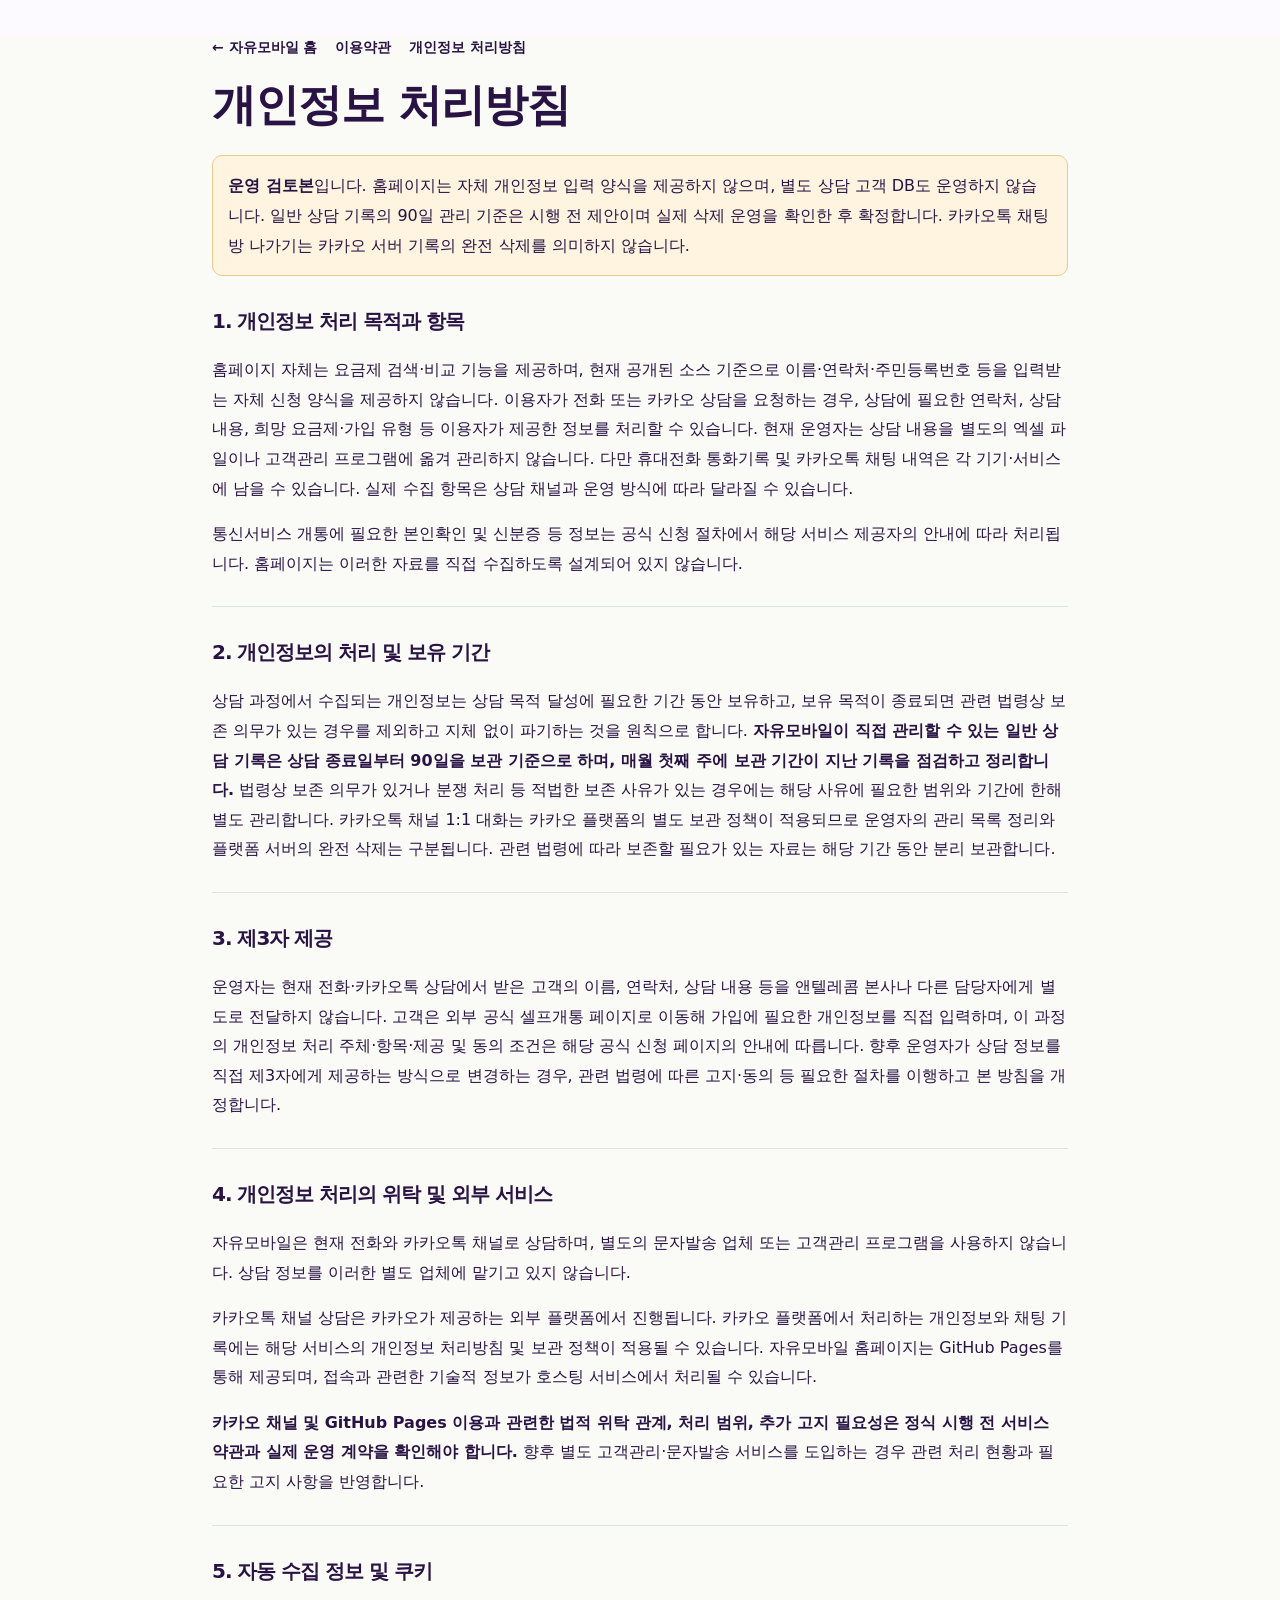
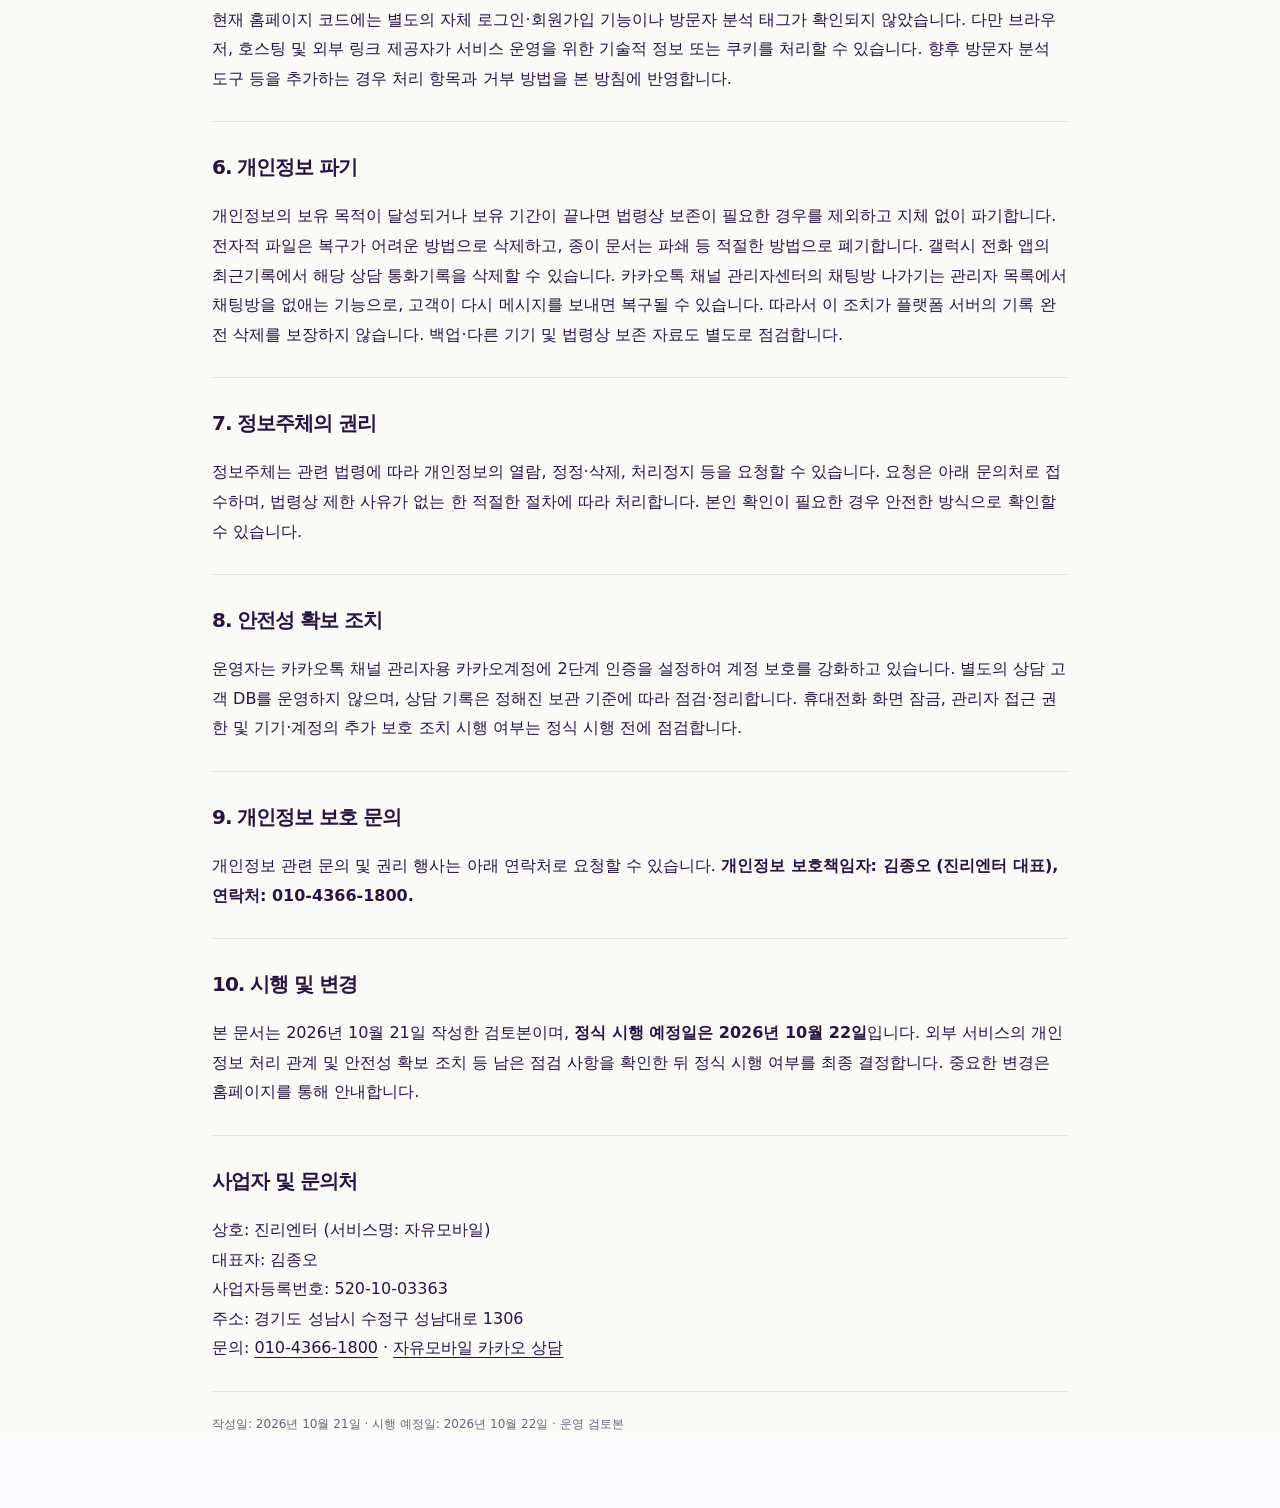
==== privacy.html @ 6ec9e3e3 "Record enabled two-step verification for Kakao channel administrator account" ====
<!doctype html><html lang="ko"><head><meta charset="utf-8"><meta name="viewport" content="width=device-width,initial-scale=1"><meta name="robots" content="noindex,nofollow"><meta name="description" content="자유모바일 홈페이지의 개인정보 처리방침 검토본"><title>개인정보 처리방침 | 자유모바일</title><link rel="stylesheet" href="style.css?v=20261021-legal"><style>body{background:#fafbf7}.legal{max-width:900px;margin:36px auto 70px;padding:0 22px}.legal h1{font-size:clamp(30px,5vw,44px);letter-spacing:-1px}.legal h2{font-size:20px;margin-top:32px}.legal p,.legal li{line-height:1.85}.legal section{border-bottom:1px solid #dbe5df;padding-bottom:12px}.notice{background:#fff4df;border:1px solid #e8cc8c;border-radius:10px;padding:15px}.legal-nav{display:flex;gap:18px;flex-wrap:wrap;margin:20px 0}.legal-nav a{font-weight:700}.legal ul{padding-left:22px}</style></head><body><main class="legal"><nav class="legal-nav"><a href="index.html">← 자유모바일 홈</a><a href="terms.html">이용약관</a><a href="privacy.html">개인정보 처리방침</a></nav><h1>개인정보 처리방침</h1><p class="notice"><strong>운영 검토본</strong>입니다. 홈페이지는 자체 개인정보 입력 양식을 제공하지 않으며, 별도 상담 고객 DB도 운영하지 않습니다. 일반 상담 기록의 90일 관리 기준은 시행 전 제안이며 실제 삭제 운영을 확인한 후 확정합니다. 카카오톡 채팅방 나가기는 카카오 서버 기록의 완전 삭제를 의미하지 않습니다.</p>
<section><h2>1. 개인정보 처리 목적과 항목</h2><p>홈페이지 자체는 요금제 검색·비교 기능을 제공하며, 현재 공개된 소스 기준으로 이름·연락처·주민등록번호 등을 입력받는 자체 신청 양식을 제공하지 않습니다. 이용자가 전화 또는 카카오 상담을 요청하는 경우, 상담에 필요한 연락처, 상담 내용, 희망 요금제·가입 유형 등 이용자가 제공한 정보를 처리할 수 있습니다. 현재 운영자는 상담 내용을 별도의 엑셀 파일이나 고객관리 프로그램에 옮겨 관리하지 않습니다. 다만 휴대전화 통화기록 및 카카오톡 채팅 내역은 각 기기·서비스에 남을 수 있습니다. 실제 수집 항목은 상담 채널과 운영 방식에 따라 달라질 수 있습니다.</p><p>통신서비스 개통에 필요한 본인확인 및 신분증 등 정보는 공식 신청 절차에서 해당 서비스 제공자의 안내에 따라 처리됩니다. 홈페이지는 이러한 자료를 직접 수집하도록 설계되어 있지 않습니다.</p></section>
<section><h2>2. 개인정보의 처리 및 보유 기간</h2><p>상담 과정에서 수집되는 개인정보는 상담 목적 달성에 필요한 기간 동안 보유하고, 보유 목적이 종료되면 관련 법령상 보존 의무가 있는 경우를 제외하고 지체 없이 파기하는 것을 원칙으로 합니다. <strong>자유모바일이 직접 관리할 수 있는 일반 상담 기록은 상담 종료일부터 90일을 보관 기준으로 하며, 매월 첫째 주에 보관 기간이 지난 기록을 점검하고 정리합니다.</strong> 법령상 보존 의무가 있거나 분쟁 처리 등 적법한 보존 사유가 있는 경우에는 해당 사유에 필요한 범위와 기간에 한해 별도 관리합니다. 카카오톡 채널 1:1 대화는 카카오 플랫폼의 별도 보관 정책이 적용되므로 운영자의 관리 목록 정리와 플랫폼 서버의 완전 삭제는 구분됩니다. 관련 법령에 따라 보존할 필요가 있는 자료는 해당 기간 동안 분리 보관합니다.</p></section>
<section><h2>3. 제3자 제공</h2><p>운영자는 현재 전화·카카오톡 상담에서 받은 고객의 이름, 연락처, 상담 내용 등을 앤텔레콤 본사나 다른 담당자에게 별도로 전달하지 않습니다. 고객은 외부 공식 셀프개통 페이지로 이동해 가입에 필요한 개인정보를 직접 입력하며, 이 과정의 개인정보 처리 주체·항목·제공 및 동의 조건은 해당 공식 신청 페이지의 안내에 따릅니다. 향후 운영자가 상담 정보를 직접 제3자에게 제공하는 방식으로 변경하는 경우, 관련 법령에 따른 고지·동의 등 필요한 절차를 이행하고 본 방침을 개정합니다.</p></section>
<section><h2>4. 개인정보 처리의 위탁 및 외부 서비스</h2><p>자유모바일은 현재 전화와 카카오톡 채널로 상담하며, 별도의 문자발송 업체 또는 고객관리 프로그램을 사용하지 않습니다. 상담 정보를 이러한 별도 업체에 맡기고 있지 않습니다.</p><p>카카오톡 채널 상담은 카카오가 제공하는 외부 플랫폼에서 진행됩니다. 카카오 플랫폼에서 처리하는 개인정보와 채팅 기록에는 해당 서비스의 개인정보 처리방침 및 보관 정책이 적용될 수 있습니다. 자유모바일 홈페이지는 GitHub Pages를 통해 제공되며, 접속과 관련한 기술적 정보가 호스팅 서비스에서 처리될 수 있습니다.</p><p><strong>카카오 채널 및 GitHub Pages 이용과 관련한 법적 위탁 관계, 처리 범위, 추가 고지 필요성은 정식 시행 전 서비스 약관과 실제 운영 계약을 확인해야 합니다.</strong> 향후 별도 고객관리·문자발송 서비스를 도입하는 경우 관련 처리 현황과 필요한 고지 사항을 반영합니다.</p></section>
<section><h2>5. 자동 수집 정보 및 쿠키</h2><p>현재 홈페이지 코드에는 별도의 자체 로그인·회원가입 기능이나 방문자 분석 태그가 확인되지 않았습니다. 다만 브라우저, 호스팅 및 외부 링크 제공자가 서비스 운영을 위한 기술적 정보 또는 쿠키를 처리할 수 있습니다. 향후 방문자 분석 도구 등을 추가하는 경우 처리 항목과 거부 방법을 본 방침에 반영합니다.</p></section>
<section><h2>6. 개인정보 파기</h2><p>개인정보의 보유 목적이 달성되거나 보유 기간이 끝나면 법령상 보존이 필요한 경우를 제외하고 지체 없이 파기합니다. 전자적 파일은 복구가 어려운 방법으로 삭제하고, 종이 문서는 파쇄 등 적절한 방법으로 폐기합니다. 갤럭시 전화 앱의 최근기록에서 해당 상담 통화기록을 삭제할 수 있습니다. 카카오톡 채널 관리자센터의 채팅방 나가기는 관리자 목록에서 채팅방을 없애는 기능으로, 고객이 다시 메시지를 보내면 복구될 수 있습니다. 따라서 이 조치가 플랫폼 서버의 기록 완전 삭제를 보장하지 않습니다. 백업·다른 기기 및 법령상 보존 자료도 별도로 점검합니다.</p></section>
<section><h2>7. 정보주체의 권리</h2><p>정보주체는 관련 법령에 따라 개인정보의 열람, 정정·삭제, 처리정지 등을 요청할 수 있습니다. 요청은 아래 문의처로 접수하며, 법령상 제한 사유가 없는 한 적절한 절차에 따라 처리합니다. 본인 확인이 필요한 경우 안전한 방식으로 확인할 수 있습니다.</p></section>
<section><h2>8. 안전성 확보 조치</h2><p>운영자는 카카오톡 채널 관리자용 카카오계정에 2단계 인증을 설정하여 계정 보호를 강화하고 있습니다. 별도의 상담 고객 DB를 운영하지 않으며, 상담 기록은 정해진 보관 기준에 따라 점검·정리합니다. 휴대전화 화면 잠금, 관리자 접근 권한 및 기기·계정의 추가 보호 조치 시행 여부는 정식 시행 전에 점검합니다.</p></section>
<section><h2>9. 개인정보 보호 문의</h2><p>개인정보 관련 문의 및 권리 행사는 아래 연락처로 요청할 수 있습니다. <strong>개인정보 보호책임자: 김종오 (진리엔터 대표), 연락처: 010-4366-1800.</strong></p></section>
<section><h2>10. 시행 및 변경</h2><p>본 문서는 2026년 10월 21일 작성한 검토본이며, <strong>정식 시행 예정일은 2026년 10월 22일</strong>입니다. 외부 서비스의 개인정보 처리 관계 및 안전성 확보 조치 등 남은 점검 사항을 확인한 뒤 정식 시행 여부를 최종 결정합니다. 중요한 변경은 홈페이지를 통해 안내합니다.</p></section><section><h2>사업자 및 문의처</h2><p>상호: 진리엔터 (서비스명: 자유모바일)<br>대표자: 김종오<br>사업자등록번호: 520-10-03363<br>주소: 경기도 성남시 수정구 성남대로 1306<br>문의: <a href="tel:01043661800">010-4366-1800</a> · <a href="https://pf.kakao.com/_uWxamX/chat" target="_blank" rel="noopener noreferrer">자유모바일 카카오 상담</a></p></section><p><small>작성일: 2026년 10월 21일 · 시행 예정일: 2026년 10월 22일 · 운영 검토본</small></p></main></body></html>
---- style.css ----
:root{--ink:#142c2a;--green:#0c6753;--mint:#dcf4ba;--line:#dbe5df;--muted:#526762;font-family:system-ui,-apple-system,'Noto Sans KR',sans-serif;color:var(--ink);background:#fafbf7;line-height:1.65}*{box-sizing:border-box}html{scroll-behavior:smooth;scroll-padding-top:100px}body{margin:0}a{color:inherit;text-underline-offset:4px}button,input,select{font:inherit}button,a,input,select,summary{touch-action:manipulation}button{cursor:pointer}button:disabled{cursor:not-allowed;opacity:1;color:#64716c;background:#edf0ec;border-color:#c8d1cb}button:focus-visible,a:focus-visible,input:focus-visible,select:focus-visible,summary:focus-visible{outline:3px solid #c16b2e;outline-offset:4px}.wrap{max-width:1240px;margin:auto;padding-left:32px;padding-right:32px}.review{padding:8px 20px;background:var(--ink);color:white;text-align:center;font-size:12px}header{padding:20px 32px;max-width:1440px;margin:auto;display:flex;align-items:center;justify-content:space-between;gap:24px;border-bottom:1px solid var(--line)}.brand{font-size:23px;font-weight:850;text-decoration:none;display:flex;align-items:center;gap:9px;white-space:nowrap}.logo{background:var(--green);color:var(--mint);padding:0 11px;border-radius:9px;font-style:italic}.brand-sub{font-size:11px;font-weight:500;padding:3px 8px;border-left:1px solid var(--line)}nav{display:flex;gap:28px;font-size:14px}nav a{text-decoration:none}.phone{font-size:13px;font-weight:700}.hero{display:grid;grid-template-columns:1.3fr 1fr;gap:70px;padding-top:78px;padding-bottom:78px;align-items:center}.eyebrow{font-size:11px;font-weight:750;letter-spacing:2px;color:var(--green);margin:0 0 19px}h1{font-size:clamp(38px,5vw,65px);letter-spacing:-3px;line-height:1.19;margin:0 0 24px}h1 em{font-style:normal;color:var(--green)}.lead{color:var(--muted);font-size:17px}.actions{display:flex;gap:12px;flex-wrap:wrap;margin:32px 0 14px}.button{display:inline-block;padding:13px 20px;border:1px solid var(--line);border-radius:8px;background:white;text-decoration:none;font-weight:700;font-size:14px;text-align:center}.primary{background:var(--green);color:white;border-color:var(--green)}.fine,small{font-size:12px;color:var(--muted)}.hero-panel{background:#eaf0e6;border-radius:24px;padding:26px;transform:rotate(2deg);min-height:390px;display:flex;flex-direction:column;justify-content:space-between}.panel-top,.panel-bottom{display:flex;justify-content:space-between;font-size:10px;letter-spacing:1px;gap:12px}.sim{margin:30px auto;width:235px;min-height:258px;background:var(--green);color:white;padding:25px;border-radius:18px 55px 18px 18px;box-shadow:20px 20px 0 #c5dfb3;transform:rotate(-8deg);display:flex;flex-direction:column}.sim>span:first-child{font-size:13px;letter-spacing:4px}.chip{color:#e8cf8d;font-size:30px}.sim b{font-size:28px;line-height:1.3;letter-spacing:-1px}.sim small{color:#c9e9d6;margin-top:16px;font-size:9px;letter-spacing:2px}.section{padding-top:64px;padding-bottom:64px;border-top:1px solid var(--line)}h2{font-size:32px;line-height:1.35;letter-spacing:-1px;margin:0 0 20px}.section-title{display:flex;justify-content:space-between;gap:30px;align-items:end}.section-title>p{font-size:13px;color:var(--muted)}.toolbar{display:flex;flex-wrap:wrap;gap:14px;align-items:end;background:#eff3ec;padding:20px;border-radius:12px;margin-top:20px}.toolbar label,.toolbar legend{font-size:11px;font-weight:700}.toolbar label{display:flex;flex-direction:column;gap:7px}.toolbar fieldset{border:0;margin:0;padding:0}.tabs{display:flex;gap:3px;margin-top:7px}.tabs button{background:white;border:1px solid var(--line);padding:8px 15px;border-radius:6px}.tabs button[aria-pressed=true]{background:var(--ink);color:white}input,select{background:white;border:1px solid #b6c6bc;border-radius:6px;padding:9px 10px;min-height:43px}#search{width:210px}.plain{border:1px solid #b6c6bc;border-radius:6px;padding:9px 14px;background:white}#count{font-size:13px;font-weight:700}.cards{display:grid;grid-template-columns:repeat(3,minmax(0,1fr));gap:16px}.card{background:white;border:1px solid var(--line);border-radius:12px;padding:24px;display:flex;flex-direction:column}.tag{display:inline-block;color:var(--green);font-size:11px;font-weight:750}.card h3{font-size:19px;min-height:56px;line-height:1.45;margin:13px 0}.price{font-size:29px;font-weight:800;letter-spacing:-1px;margin:5px 0 15px}.price small{font-weight:500;font-size:12px;letter-spacing:0}.card dl{font-size:13px;border-top:1px solid var(--line);padding-top:15px;margin:0 0 10px}.card dt{color:var(--muted);font-size:11px;margin-top:8px}.card dd{margin:0}.card .fine{margin-top:auto;padding-top:13px}.card details{font-size:12px}.compare-label{font-size:13px;padding:12px 0;display:flex;gap:8px;align-items:center}.compare-label input{min-height:initial;width:17px;height:17px;accent-color:var(--green)}.card .button{width:100%;margin-top:8px}.empty{padding:50px;border:1px dashed var(--line);grid-column:1/-1}.comparison{margin-top:32px;border:1px solid var(--line);padding:24px;background:white;border-radius:12px}.table-scroll{overflow-x:auto}table{width:100%;border-collapse:collapse;font-size:13px}th,td{padding:14px;min-width:170px;text-align:left;vertical-align:top;border-bottom:1px solid var(--line)}th{font-weight:700;background:#f0f5ec}.benefits{background:#eaf1e5}.benefits .section{border:0}.benefits>.wrap>p{font-size:14px;color:var(--muted)}.benefit-grid{display:grid;grid-template-columns:repeat(3,1fr);gap:1px;background:#ccd9c5;border:1px solid #ccd9c5;margin:32px 0}.benefit-grid article{background:#eaf1e5;padding:24px}.benefit-grid span{font-size:11px;color:var(--green)}.benefit-grid h3{margin:12px 0 5px}.benefit-grid p{font-size:13px}.benefit-grid .benefit-note{background:var(--green);color:white}.source-links{display:flex;gap:20px;flex-wrap:wrap;padding:20px}.join-grid{display:grid;grid-template-columns:1fr 1fr;gap:24px}.join-grid article{padding:32px;background:white;border:1px solid var(--line);border-radius:12px}.number{color:var(--green);font-size:13px}.join-grid h3{font-size:23px;margin:16px 0}.join-grid p{color:var(--muted);font-size:14px}.join-grid .button{margin:6px 0;width:100%}.join-grid small{display:block;margin-top:10px}.faq{display:grid;grid-template-columns:1fr 2fr;gap:40px}details{border-bottom:1px solid var(--line);padding:15px 0}summary{cursor:pointer;font-weight:650}details p{font-size:14px;color:var(--muted)}footer{padding-top:40px!important;padding-bottom:40px!important;border-top:1px solid var(--line);font-size:13px}#status{position:fixed;bottom:20px;left:50%;transform:translateX(-50%);background:var(--ink);color:white;padding:12px 20px;border-radius:8px;max-width:90%;font-size:13px}#status:empty{display:none}.skip{position:fixed;top:-100px;background:white;z-index:5;padding:15px}.skip:focus{top:0}@media(max-width:1000px){header{flex-wrap:wrap}.hero{gap:35px}.cards{grid-template-columns:repeat(2,minmax(0,1fr))}.brand-sub{display:none}nav{gap:16px}}@media(max-width:640px){.wrap{padding-left:20px;padding-right:20px}header{padding:16px 20px;gap:12px}.brand{font-size:20px}nav{order:3;width:100%;justify-content:space-between;font-size:12px}.hero{grid-template-columns:1fr;padding-top:40px;padding-bottom:40px;gap:30px}h1{letter-spacing:-2px}.hero-panel{min-height:330px;margin:0 8px}.sim{margin:20px auto;min-height:220px;width:210px}.section{padding-top:40px;padding-bottom:40px}.section-title{display:block}.cards,.join-grid,.faq{grid-template-columns:1fr}.benefit-grid{grid-template-columns:1fr 1fr}.toolbar{padding:14px;gap:10px}.toolbar label{flex:1;min-width:120px}#search{width:100%}.toolbar fieldset{width:100%}.card h3{min-height:0}.join-grid article{padding:24px}h2{font-size:28px}}@media(prefers-reduced-motion:reduce){html{scroll-behavior:auto}}

/* Official business-card identity: purple, yellow, original mascot artwork. */
:root{--ink:#291344;--green:#7014d9;--mint:#ffe700;--line:#e7def2;--muted:#6e607d;background:#fcfaff}
.review{background:#2c0755;color:#f1e4ff}header{background:#fcfaff;border-color:var(--line)}.brand{color:#53109f}.logo{background:linear-gradient(145deg,#a842fa,#650bdc);color:#ffe700}.brand-yellow{color:#6911c8}.phone{color:#6510c2}.brand-hero{background:radial-gradient(ellipse at 10% 25%,#a63eff 0,transparent 52%),linear-gradient(120deg,#8122ef,#5c08d6 75%,#7214e9);color:white;padding:52px 0 0;overflow:hidden}.hero-intro{display:flex;align-items:end;justify-content:space-between;gap:32px;margin-bottom:30px}.brand-hero .eyebrow{color:#ead5ff;font-size:11px}.brand-hero h1{font-size:clamp(34px,4vw,54px);letter-spacing:-2px;line-height:1.2;margin:0}.brand-hero h1 span{color:#ffe700}.hero-copy{font-size:15px;color:#efe1ff;margin:0 0 3px;line-height:1.8}.hero-copy strong{color:white;font-weight:650}.brand-art{margin:0;border-radius:22px;overflow:hidden;border:1px solid #ffffff50;box-shadow:0 22px 65px #28005650;background:#8316f3}.brand-art img{width:100%;height:auto;display:block}.hero-cta{display:flex;justify-content:center;gap:12px;padding:28px 0}.brand-hero .button{padding:14px 26px;font-size:15px;border-radius:10px}.brand-hero .primary,.kakao{background:#ffe700;color:#2b153d;border-color:#ffe700}.brand-hero .kakao{background:white;border-color:white;color:#5b0eb9}.hero-call{color:white;background:#ffffff14;border:1px solid #ffffff90}.hero-foot{display:flex;justify-content:space-between;gap:16px;padding:19px 0;border-top:1px solid #ffffff35;font-size:11px;letter-spacing:.7px;color:#ead5ff}.hero-foot b{color:white}.section-title h2{color:#391252}.toolbar{background:#f0e8fa}.tabs button[aria-pressed=true]{background:#7014d9;border-color:#7014d9}.card{box-shadow:0 5px 20px #58229905}.card:hover{border-color:#c6a0ef}.price{color:#6813c8}.tag{background:#f4eaff;padding:4px 9px;border-radius:5px;width:max-content}.card .button{background:#f6efff;color:#6813c8;border-color:#e1cff7}.card .button:hover{background:#7014d9;color:white}.comparison{border-color:#c6a0ef}th{background:#f3eafd}.benefits{background:linear-gradient(135deg,#f1e4ff,#f9f3ff)}.benefit-grid{background:#dbc6f1;border-color:#dbc6f1;border-radius:12px;overflow:hidden}.benefit-grid article{background:#f7efff}.benefit-grid .benefit-note{background:linear-gradient(135deg,#821bed,#6107c4)}.join-grid article{border-top:4px solid #801ce1}.join-grid .kakao{color:#291344;background:#ffe700;border-color:#ffe700}.footer-brand-note{font-size:13px;color:#7c28c8;font-weight:650;margin-bottom:10px}footer .brand{color:#5c10b3}input,select,.plain{border-color:#ccbcdf}input[type=checkbox]{accent-color:#7014d9}#status{background:#53109f}
@media(max-width:640px){.brand-hero{padding-top:30px}.hero-intro{display:block;margin-bottom:24px}.hero-copy{font-size:13px;margin-top:18px}.hero-copy br{display:none}.hero-copy strong{display:block}.brand-art{border-radius:12px;margin:0 -8px}.hero-cta{display:grid;grid-template-columns:1fr 1fr;gap:10px;padding:22px 0}.brand-hero .button{padding:13px 10px;font-size:13px}.hero-call{grid-column:1/-1}.hero-foot{flex-wrap:wrap;justify-content:center;gap:7px 20px;font-size:10px}.hero-foot>span:first-child{width:100%;text-align:center}.brand-sub{display:none}}

/* Carrier identity: mint for KT, pink for LG (including LG 5G). */
.network-key{display:flex;gap:10px;flex-wrap:wrap;margin:18px 0}.network-key span{padding:7px 15px;border:1px solid;border-radius:8px;font-size:13px;font-weight:750}.key-kt{background:#dcf8f0;color:#075e50;border-color:#74cdb8!important}.key-lg{background:#ffe5f0;color:#94244e;border-color:#eda3be!important}
.card[data-plan-network="KT"]{--carrier:#075e50;--carrier-line:#74cdb8;--carrier-soft:#dcf8f0;background:linear-gradient(160deg,#effcf8,#dcf8f0);border-color:var(--carrier-line);border-top:6px solid #36b99c}
.card[data-plan-network="LG"]{--carrier:#94244e;--carrier-line:#eda3be;--carrier-soft:#ffe5f0;background:linear-gradient(160deg,#fff5f9,#ffe5f0);border-color:var(--carrier-line);border-top:6px solid #e66d9f}
.card[data-plan-network] .tag{background:var(--carrier);color:white;font-size:12px;padding:5px 12px}.card[data-plan-network] .price{color:var(--carrier)}.card[data-plan-network] dl,.card[data-plan-network] details{border-color:var(--carrier-line)}.card[data-plan-network] .button{background:white;color:var(--carrier);border-color:var(--carrier-line)}.card[data-plan-network] .button:hover{background:var(--carrier);color:white}.card[data-plan-network] .compare-label input{accent-color:var(--carrier)}
.tabs button[data-network="KT"]{background:#dcf8f0;color:#075e50;border-color:#74cdb8}.tabs button[data-network="KT"][aria-pressed="true"]{background:#075e50;color:white}.tabs button[data-network="LG"]{background:#ffe5f0;color:#94244e;border-color:#eda3be}.tabs button[data-network="LG"][aria-pressed="true"]{background:#94244e;color:white}
#comparison th[data-plan-network="KT"]{background:#bdeee1;color:#075e50}#comparison td[data-plan-network="KT"]{background:#effcf8;color:#173e36}#comparison th[data-plan-network="LG"]{background:#ffd0e3;color:#94244e}#comparison td[data-plan-network="LG"]{background:#fff2f7;color:#542539}#comparison th[data-plan-network] .tag{background:white;color:inherit}#comparison th[data-plan-network]{border-top:5px solid currentColor}
/* Compact hero: show actions alongside the original artwork on desktop. */
.brand-hero{padding-top:36px}.brand-hero>.wrap{display:grid;grid-template-columns:1fr 1.05fr;grid-template-areas:"intro art" "cta art" "foot foot";column-gap:42px;align-items:center}.hero-intro{grid-area:intro;display:block;margin-bottom:0}.hero-copy{margin-top:20px}.brand-art{grid-area:art;max-width:560px;justify-self:end;width:100%}.hero-cta{grid-area:cta;justify-content:flex-start;flex-wrap:wrap;align-self:start;padding:24px 0}.hero-foot{grid-area:foot;margin-top:26px}.brand-hero h1{font-size:clamp(34px,4vw,50px)}
@media(max-width:760px){.brand-hero>.wrap{grid-template-columns:1fr;grid-template-areas:"intro" "cta" "art" "foot"}.brand-hero{padding-top:28px}.brand-art{justify-self:center;max-width:340px;margin:0}.hero-copy{margin-top:16px}.hero-cta{display:grid;grid-template-columns:1fr 1fr;gap:10px;padding:20px 0}.hero-call{grid-column:1/-1}.brand-hero .button{padding:13px 10px;font-size:13px}.hero-foot{margin-top:22px}.brand-hero h1{font-size:36px}}

.selected-plan{background:#f6efff;border:1px solid #d8c4ef;padding:22px;border-radius:12px;margin:20px 0 24px}.selected-plan h3{margin:0 0 10px}.selected-plan #selected-plan-text{white-space:pre-line;font-size:14px;user-select:text}.selected-plan[data-plan-network="KT"]{background:#effcf8;border-color:#74cdb8}.selected-plan[data-plan-network="LG"]{background:#fff2f7;border-color:#eda3be}.selection-actions{display:flex;gap:10px;flex-wrap:wrap}.check-grid{display:grid;grid-template-columns:repeat(2,minmax(0,1fr));gap:16px}.check-grid article{padding:20px 24px;background:white;border:1px solid var(--line);border-radius:12px}.check-grid h3{font-size:17px;margin:0 0 8px}.check-grid p{font-size:14px;color:var(--muted);margin:0}.mobile-contact{display:none}
@media(max-width:640px){body{padding-bottom:calc(76px + env(safe-area-inset-bottom))}.check-grid{grid-template-columns:1fr}.selected-plan{padding:18px}.mobile-contact{position:fixed;left:0;right:0;bottom:0;z-index:20;display:grid;grid-template-columns:1fr 1.2fr 1fr;gap:7px;background:white;box-shadow:0 -4px 20px #29134418;border-top:1px solid var(--line);padding:10px 12px calc(10px + env(safe-area-inset-bottom))}.mobile-contact a{text-align:center;text-decoration:none;background:#f2eafa;color:#53109f;border-radius:8px;padding:12px 5px;font-size:12px;font-weight:750;min-height:44px}.mobile-contact .quick-kakao{background:#ffe700;color:#291344}.mobile-contact .quick-join{background:#7014d9;color:white}#status{bottom:calc(88px + env(safe-area-inset-bottom));z-index:30;min-width:250px}}

/* Narrow screens and keyboard access to the comparison table. */
.card,.join-grid article,.selected-plan,.business-info{min-width:0;overflow-wrap:anywhere}
.table-scroll:focus-visible{outline:3px solid #7014d9;outline-offset:4px}
.tabs button,summary{min-height:44px}
@media(max-width:640px){.comparison{padding:16px}.selection-actions>*{width:100%;margin:0}.toolbar label{min-width:0;flex-basis:calc(50% - 10px)}.toolbar label:has(#search){flex-basis:100%}.toolbar input,.toolbar select{width:100%;max-width:100%}.brand-hero>.wrap>*{min-width:0}}

/* Ensure dynamically toggled comparison shortcut respects hidden state. */
#compare-jump[hidden]{display:none!important}
#compare-jump:not([hidden]){display:inline-flex;align-items:center;justify-content:center;margin:12px 0 18px;background:#7014d9;color:#fff;border-color:#7014d9;font-weight:800}
@media(max-width:640px){#compare-jump:not([hidden]){display:flex;width:100%;min-height:48px;position:sticky;top:8px;z-index:5;box-shadow:0 4px 14px #29134425}}

/* Mobile comparison table and next-step navigation */
.comparison-hint{font-size:13px;color:#526762;margin:10px 0 14px}.comparison-next{display:flex;flex-wrap:wrap;gap:10px;margin:18px 0 8px}.comparison-next .button{flex:1;min-width:200px}.comparison-next .kakao{background:#ffe700;color:#291344;border-color:#ffe700}.table-scroll{overflow-x:auto;overscroll-behavior-inline:contain;-webkit-overflow-scrolling:touch}
@media(max-width:640px){.comparison-next{display:grid;grid-template-columns:1fr}.comparison-next .button{width:100%;min-width:0}.comparison-hint{font-weight:650}}
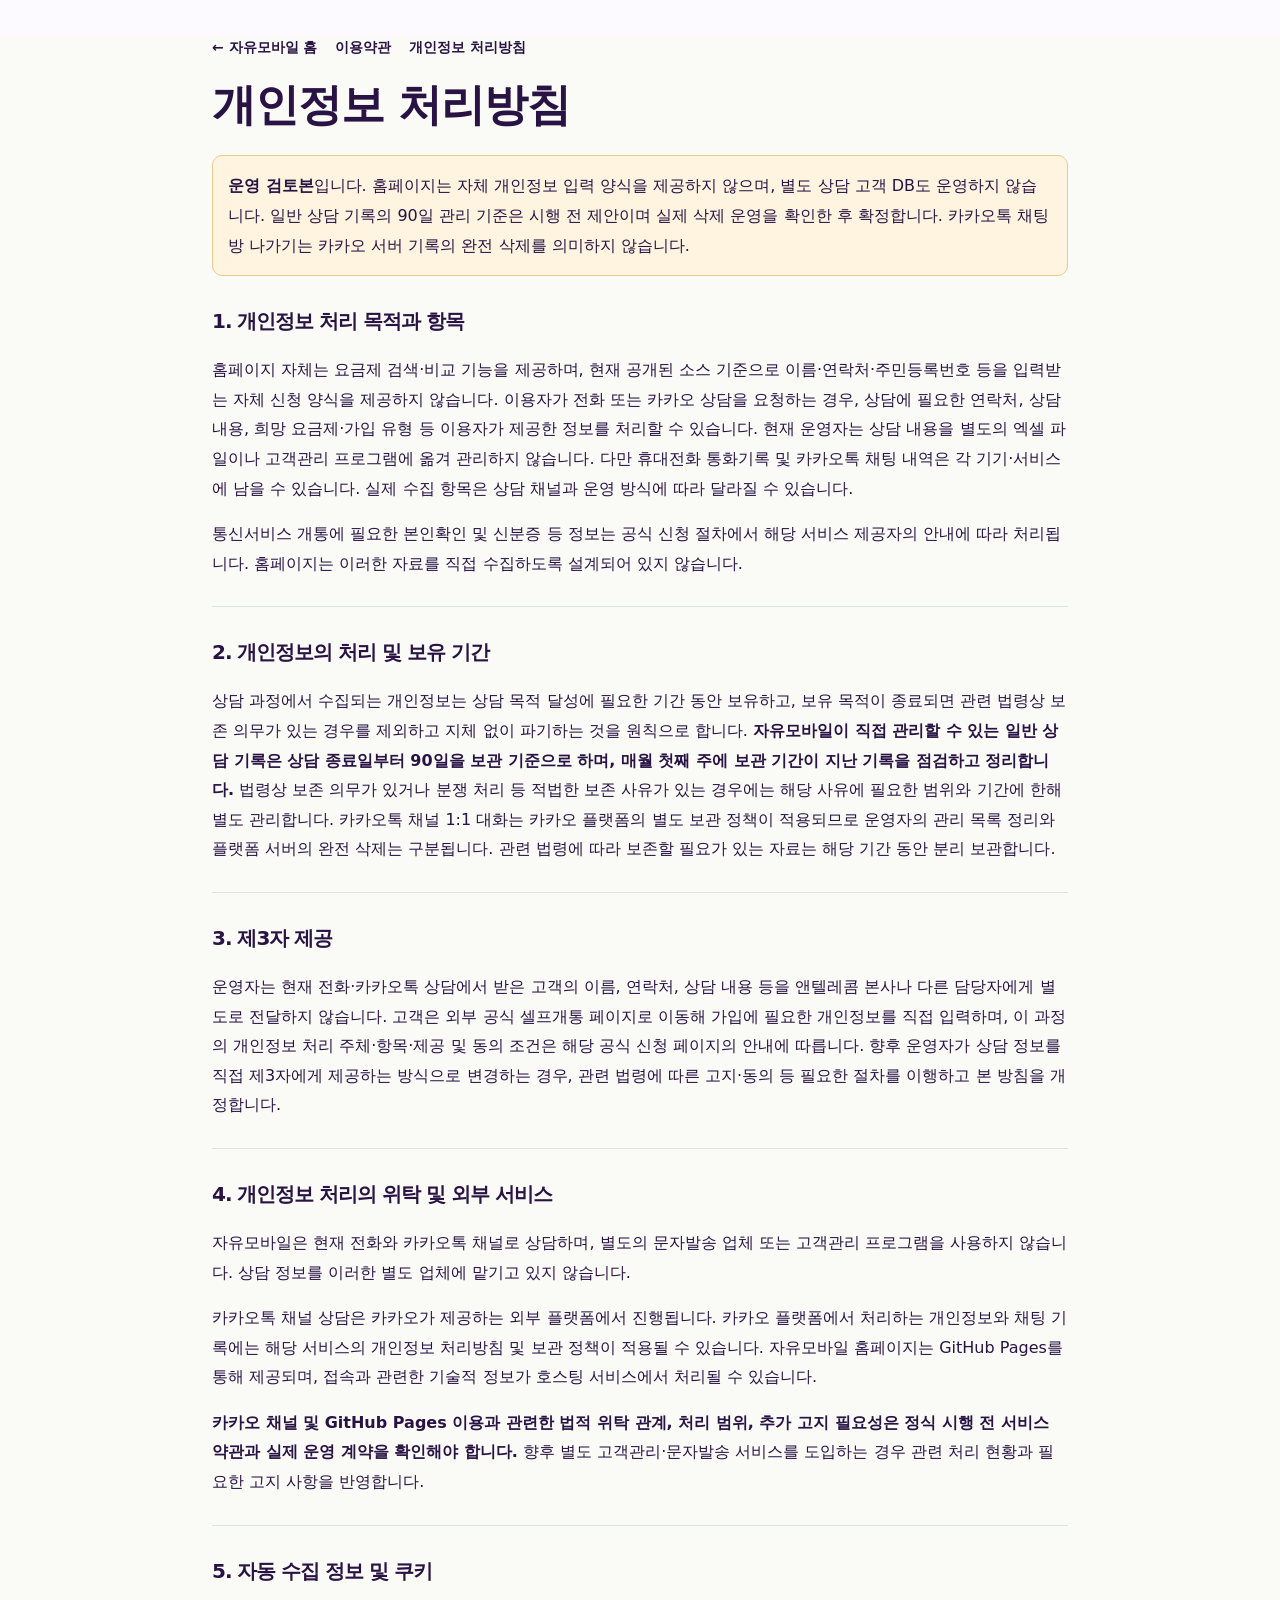
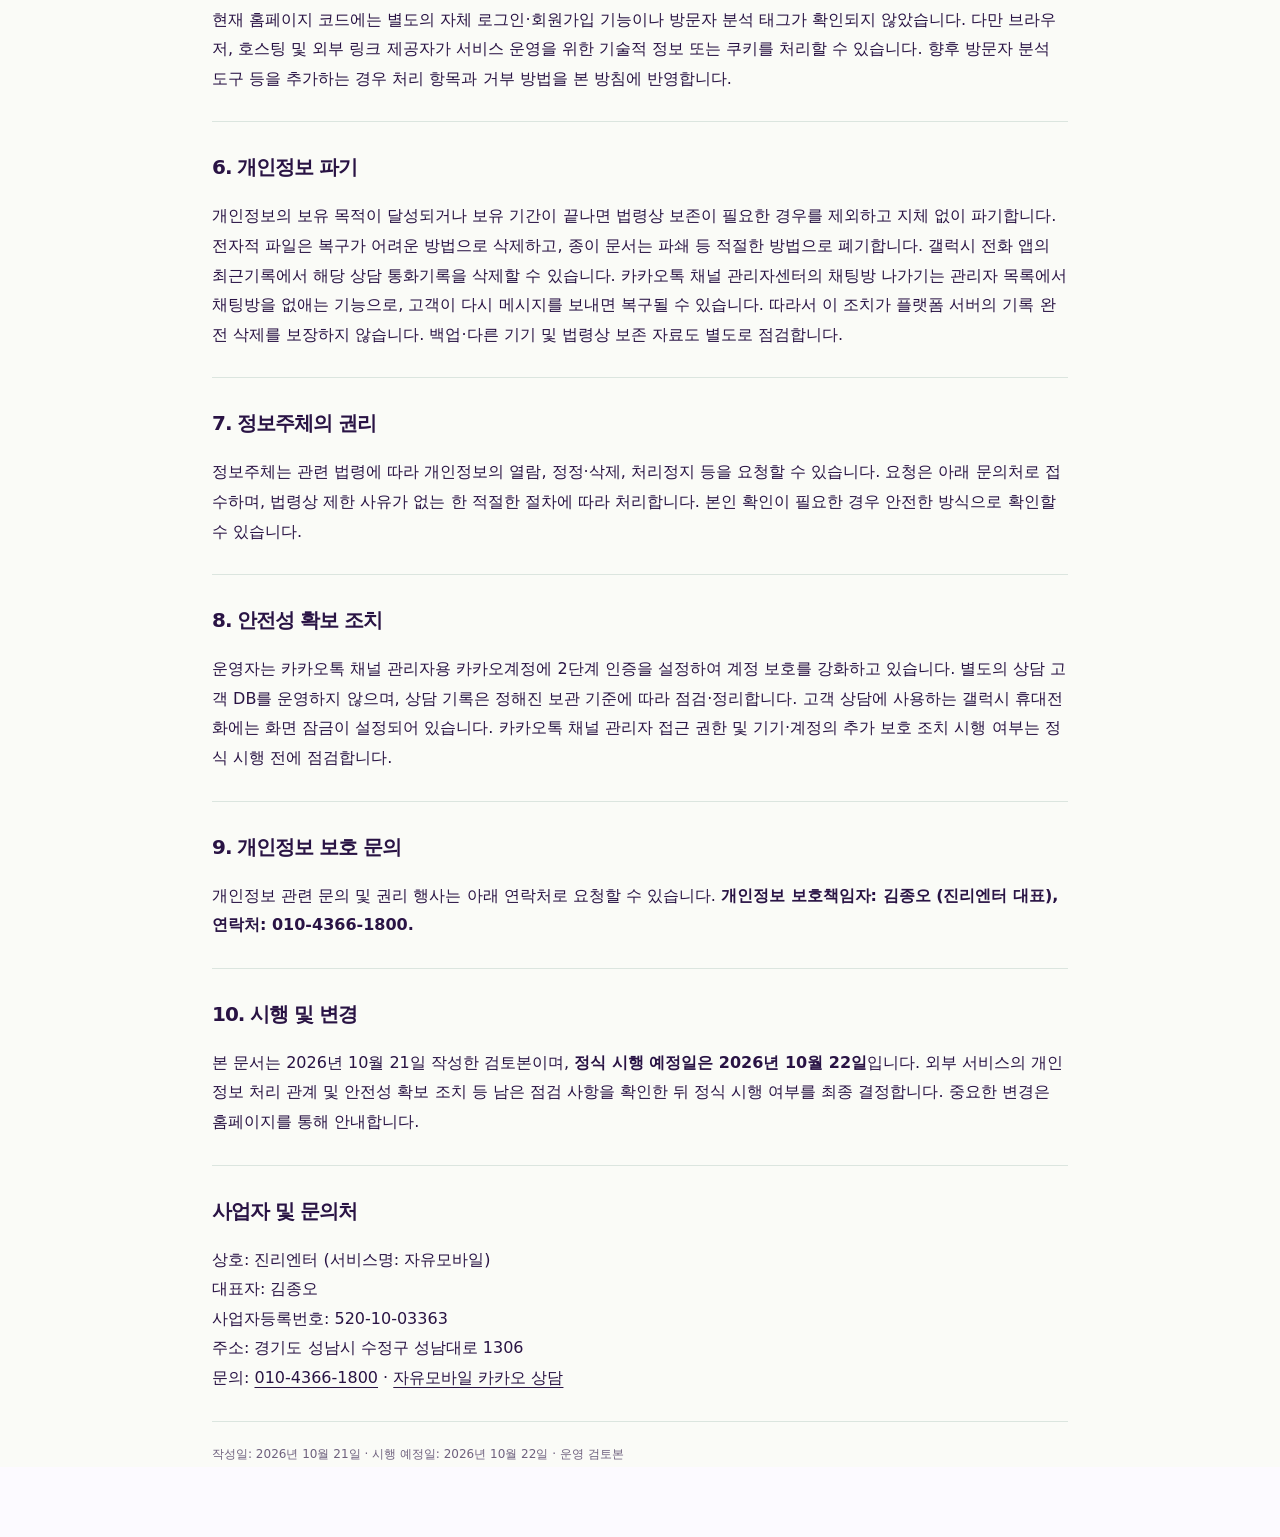
==== commit e6ec8ebe: "Document screen lock on Galaxy consultation phone" ====
--- a/privacy.html
+++ b/privacy.html
@@ -6,6 +6,6 @@
 <section><h2>5. 자동 수집 정보 및 쿠키</h2><p>현재 홈페이지 코드에는 별도의 자체 로그인·회원가입 기능이나 방문자 분석 태그가 확인되지 않았습니다. 다만 브라우저, 호스팅 및 외부 링크 제공자가 서비스 운영을 위한 기술적 정보 또는 쿠키를 처리할 수 있습니다. 향후 방문자 분석 도구 등을 추가하는 경우 처리 항목과 거부 방법을 본 방침에 반영합니다.</p></section>
 <section><h2>6. 개인정보 파기</h2><p>개인정보의 보유 목적이 달성되거나 보유 기간이 끝나면 법령상 보존이 필요한 경우를 제외하고 지체 없이 파기합니다. 전자적 파일은 복구가 어려운 방법으로 삭제하고, 종이 문서는 파쇄 등 적절한 방법으로 폐기합니다. 갤럭시 전화 앱의 최근기록에서 해당 상담 통화기록을 삭제할 수 있습니다. 카카오톡 채널 관리자센터의 채팅방 나가기는 관리자 목록에서 채팅방을 없애는 기능으로, 고객이 다시 메시지를 보내면 복구될 수 있습니다. 따라서 이 조치가 플랫폼 서버의 기록 완전 삭제를 보장하지 않습니다. 백업·다른 기기 및 법령상 보존 자료도 별도로 점검합니다.</p></section>
 <section><h2>7. 정보주체의 권리</h2><p>정보주체는 관련 법령에 따라 개인정보의 열람, 정정·삭제, 처리정지 등을 요청할 수 있습니다. 요청은 아래 문의처로 접수하며, 법령상 제한 사유가 없는 한 적절한 절차에 따라 처리합니다. 본인 확인이 필요한 경우 안전한 방식으로 확인할 수 있습니다.</p></section>
-<section><h2>8. 안전성 확보 조치</h2><p>운영자는 카카오톡 채널 관리자용 카카오계정에 2단계 인증을 설정하여 계정 보호를 강화하고 있습니다. 별도의 상담 고객 DB를 운영하지 않으며, 상담 기록은 정해진 보관 기준에 따라 점검·정리합니다. 휴대전화 화면 잠금, 관리자 접근 권한 및 기기·계정의 추가 보호 조치 시행 여부는 정식 시행 전에 점검합니다.</p></section>
+<section><h2>8. 안전성 확보 조치</h2><p>운영자는 카카오톡 채널 관리자용 카카오계정에 2단계 인증을 설정하여 계정 보호를 강화하고 있습니다. 별도의 상담 고객 DB를 운영하지 않으며, 상담 기록은 정해진 보관 기준에 따라 점검·정리합니다. 고객 상담에 사용하는 갤럭시 휴대전화에는 화면 잠금이 설정되어 있습니다. 카카오톡 채널 관리자 접근 권한 및 기기·계정의 추가 보호 조치 시행 여부는 정식 시행 전에 점검합니다.</p></section>
 <section><h2>9. 개인정보 보호 문의</h2><p>개인정보 관련 문의 및 권리 행사는 아래 연락처로 요청할 수 있습니다. <strong>개인정보 보호책임자: 김종오 (진리엔터 대표), 연락처: 010-4366-1800.</strong></p></section>
 <section><h2>10. 시행 및 변경</h2><p>본 문서는 2026년 10월 21일 작성한 검토본이며, <strong>정식 시행 예정일은 2026년 10월 22일</strong>입니다. 외부 서비스의 개인정보 처리 관계 및 안전성 확보 조치 등 남은 점검 사항을 확인한 뒤 정식 시행 여부를 최종 결정합니다. 중요한 변경은 홈페이지를 통해 안내합니다.</p></section><section><h2>사업자 및 문의처</h2><p>상호: 진리엔터 (서비스명: 자유모바일)<br>대표자: 김종오<br>사업자등록번호: 520-10-03363<br>주소: 경기도 성남시 수정구 성남대로 1306<br>문의: <a href="tel:01043661800">010-4366-1800</a> · <a href="https://pf.kakao.com/_uWxamX/chat" target="_blank" rel="noopener noreferrer">자유모바일 카카오 상담</a></p></section><p><small>작성일: 2026년 10월 21일 · 시행 예정일: 2026년 10월 22일 · 운영 검토본</small></p></main></body></html>
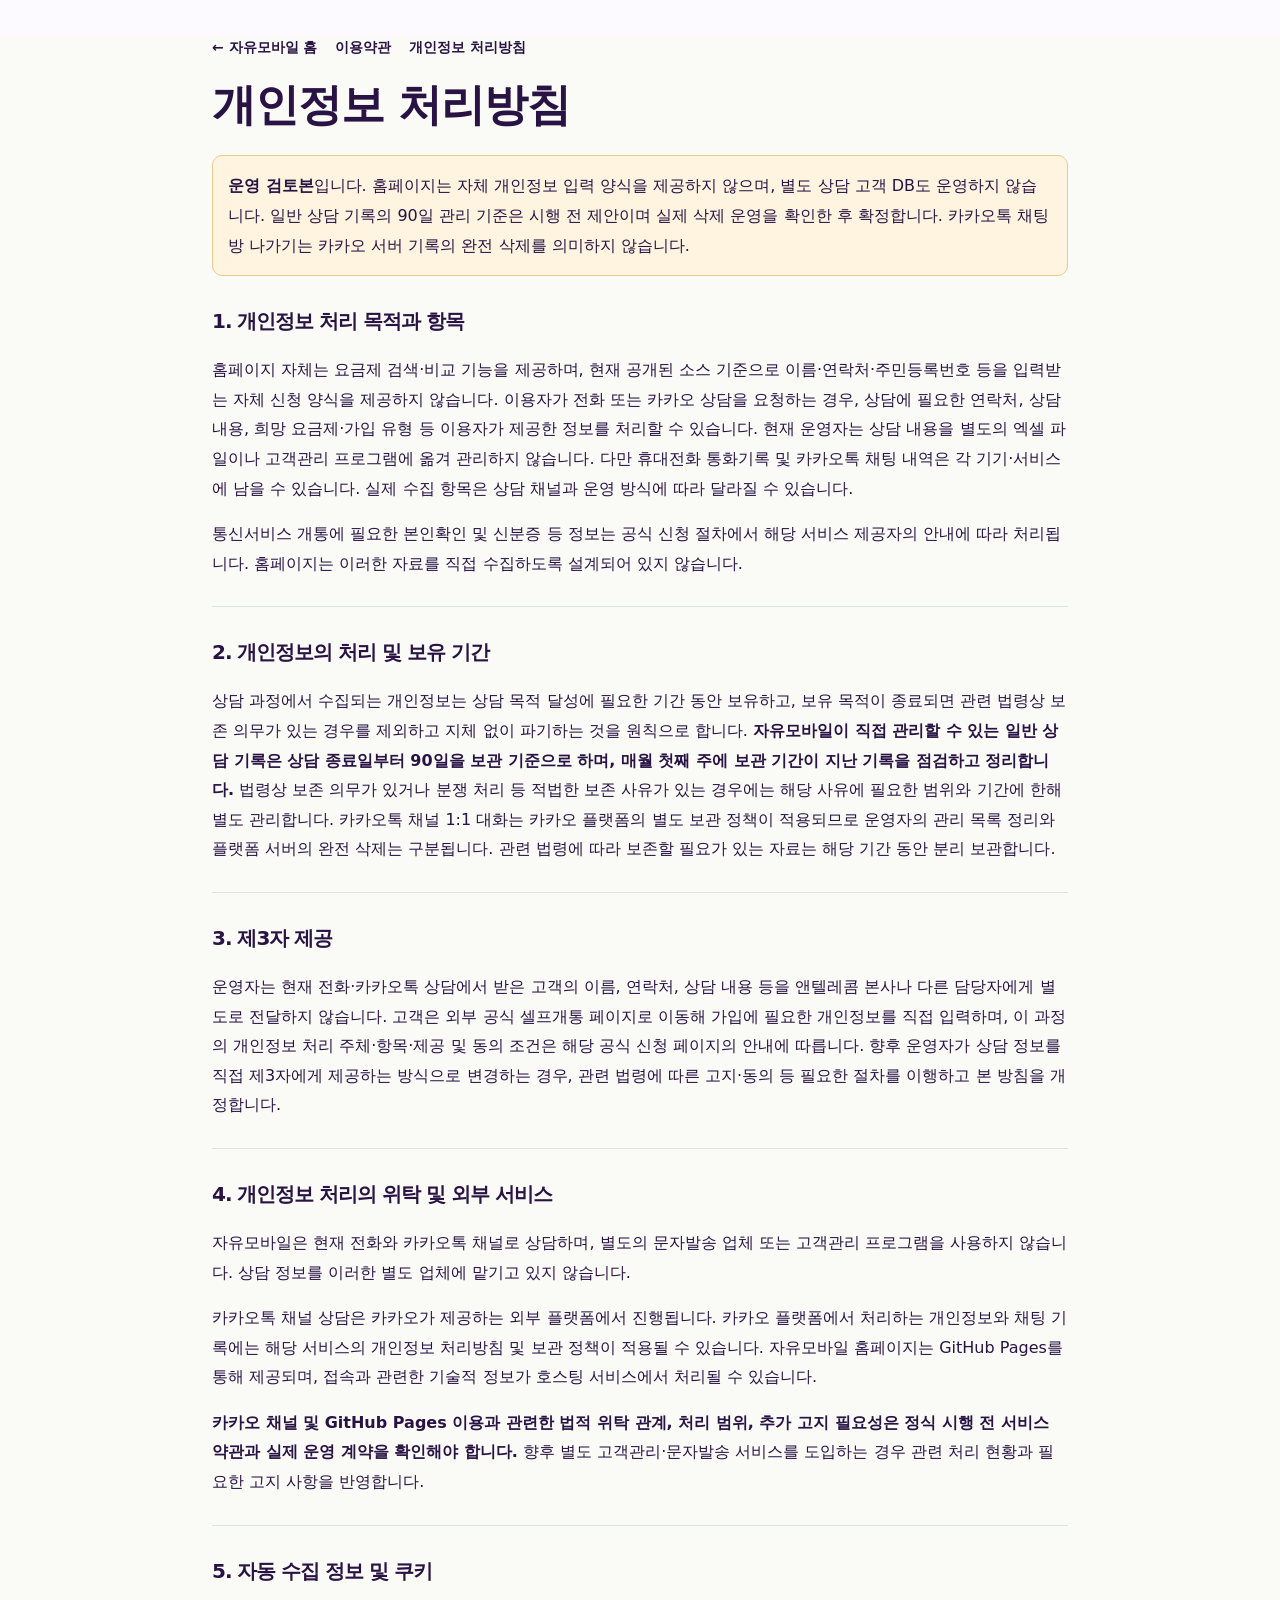
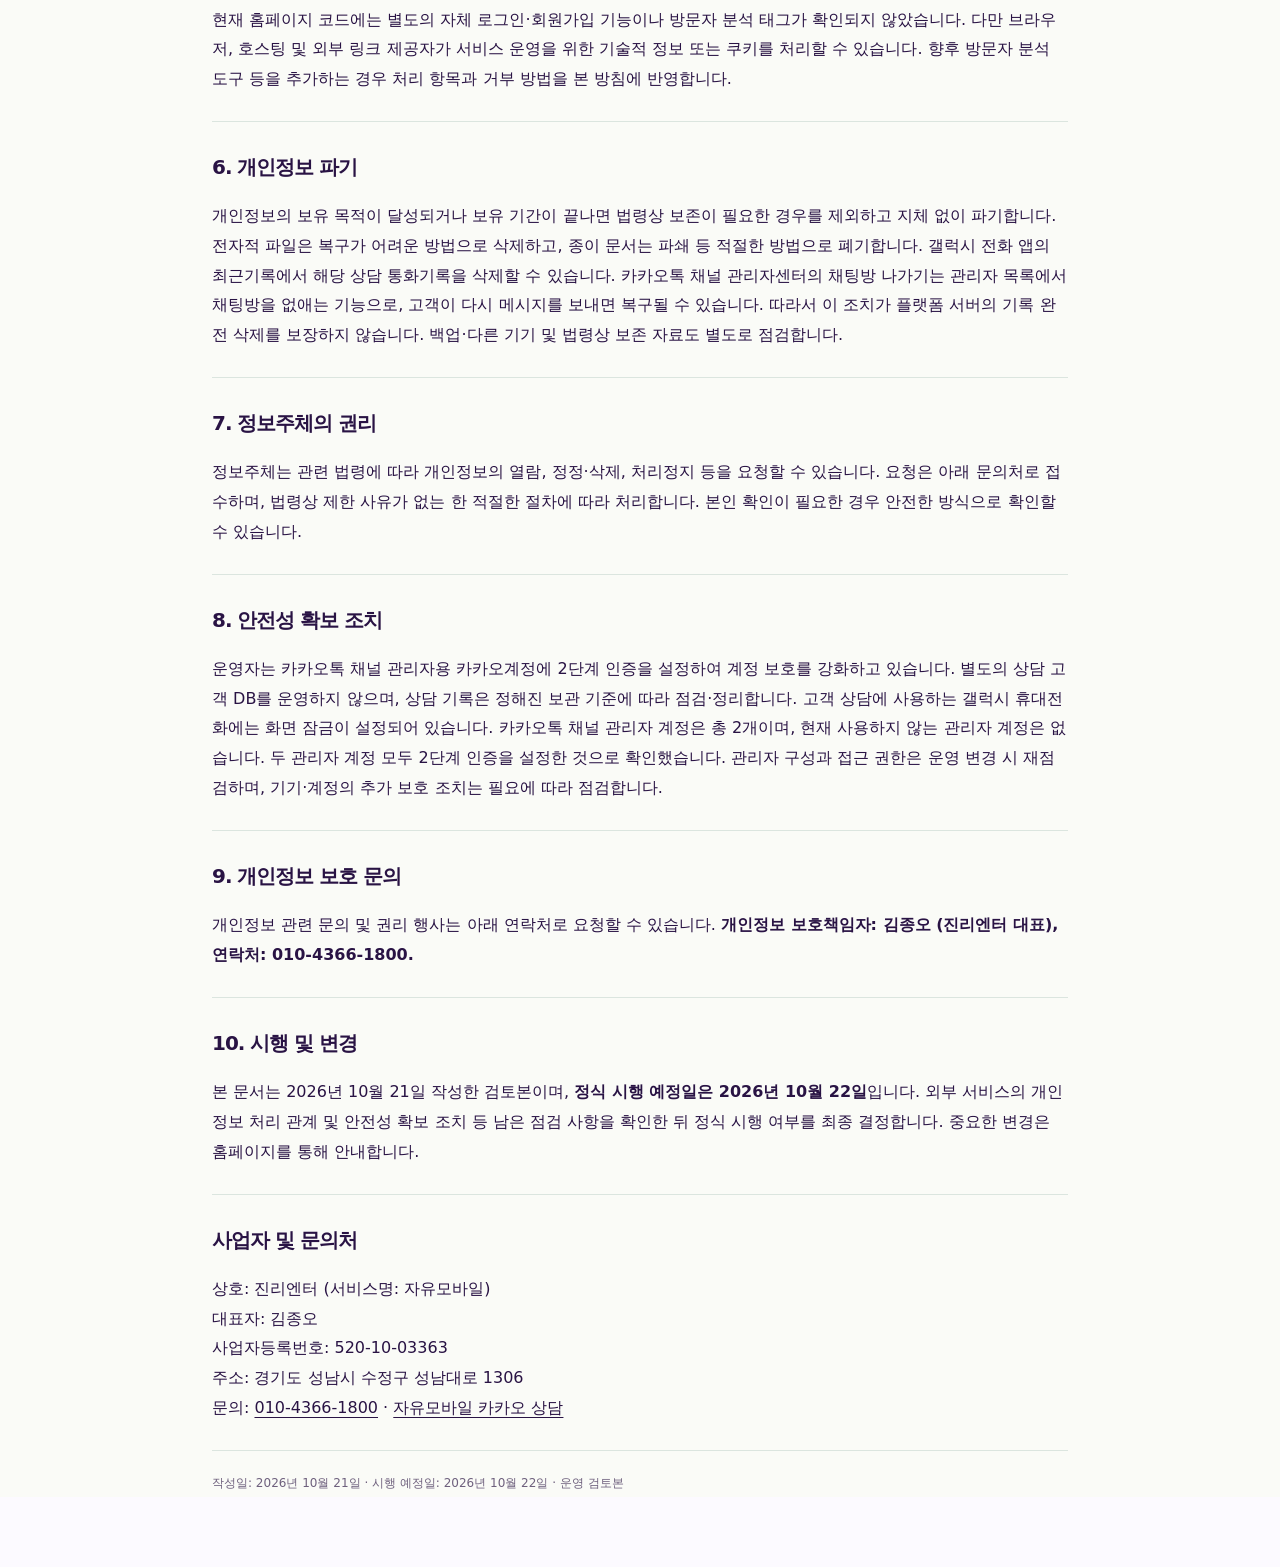
==== commit 7f8f2ebc: "Record two active Kakao channel admins with two-step verification enabled" ====
--- a/privacy.html
+++ b/privacy.html
@@ -6,6 +6,6 @@
 <section><h2>5. 자동 수집 정보 및 쿠키</h2><p>현재 홈페이지 코드에는 별도의 자체 로그인·회원가입 기능이나 방문자 분석 태그가 확인되지 않았습니다. 다만 브라우저, 호스팅 및 외부 링크 제공자가 서비스 운영을 위한 기술적 정보 또는 쿠키를 처리할 수 있습니다. 향후 방문자 분석 도구 등을 추가하는 경우 처리 항목과 거부 방법을 본 방침에 반영합니다.</p></section>
 <section><h2>6. 개인정보 파기</h2><p>개인정보의 보유 목적이 달성되거나 보유 기간이 끝나면 법령상 보존이 필요한 경우를 제외하고 지체 없이 파기합니다. 전자적 파일은 복구가 어려운 방법으로 삭제하고, 종이 문서는 파쇄 등 적절한 방법으로 폐기합니다. 갤럭시 전화 앱의 최근기록에서 해당 상담 통화기록을 삭제할 수 있습니다. 카카오톡 채널 관리자센터의 채팅방 나가기는 관리자 목록에서 채팅방을 없애는 기능으로, 고객이 다시 메시지를 보내면 복구될 수 있습니다. 따라서 이 조치가 플랫폼 서버의 기록 완전 삭제를 보장하지 않습니다. 백업·다른 기기 및 법령상 보존 자료도 별도로 점검합니다.</p></section>
 <section><h2>7. 정보주체의 권리</h2><p>정보주체는 관련 법령에 따라 개인정보의 열람, 정정·삭제, 처리정지 등을 요청할 수 있습니다. 요청은 아래 문의처로 접수하며, 법령상 제한 사유가 없는 한 적절한 절차에 따라 처리합니다. 본인 확인이 필요한 경우 안전한 방식으로 확인할 수 있습니다.</p></section>
-<section><h2>8. 안전성 확보 조치</h2><p>운영자는 카카오톡 채널 관리자용 카카오계정에 2단계 인증을 설정하여 계정 보호를 강화하고 있습니다. 별도의 상담 고객 DB를 운영하지 않으며, 상담 기록은 정해진 보관 기준에 따라 점검·정리합니다. 고객 상담에 사용하는 갤럭시 휴대전화에는 화면 잠금이 설정되어 있습니다. 카카오톡 채널 관리자 접근 권한 및 기기·계정의 추가 보호 조치 시행 여부는 정식 시행 전에 점검합니다.</p></section>
+<section><h2>8. 안전성 확보 조치</h2><p>운영자는 카카오톡 채널 관리자용 카카오계정에 2단계 인증을 설정하여 계정 보호를 강화하고 있습니다. 별도의 상담 고객 DB를 운영하지 않으며, 상담 기록은 정해진 보관 기준에 따라 점검·정리합니다. 고객 상담에 사용하는 갤럭시 휴대전화에는 화면 잠금이 설정되어 있습니다. 카카오톡 채널 관리자 계정은 총 2개이며, 현재 사용하지 않는 관리자 계정은 없습니다. 두 관리자 계정 모두 2단계 인증을 설정한 것으로 확인했습니다. 관리자 구성과 접근 권한은 운영 변경 시 재점검하며, 기기·계정의 추가 보호 조치는 필요에 따라 점검합니다.</p></section>
 <section><h2>9. 개인정보 보호 문의</h2><p>개인정보 관련 문의 및 권리 행사는 아래 연락처로 요청할 수 있습니다. <strong>개인정보 보호책임자: 김종오 (진리엔터 대표), 연락처: 010-4366-1800.</strong></p></section>
 <section><h2>10. 시행 및 변경</h2><p>본 문서는 2026년 10월 21일 작성한 검토본이며, <strong>정식 시행 예정일은 2026년 10월 22일</strong>입니다. 외부 서비스의 개인정보 처리 관계 및 안전성 확보 조치 등 남은 점검 사항을 확인한 뒤 정식 시행 여부를 최종 결정합니다. 중요한 변경은 홈페이지를 통해 안내합니다.</p></section><section><h2>사업자 및 문의처</h2><p>상호: 진리엔터 (서비스명: 자유모바일)<br>대표자: 김종오<br>사업자등록번호: 520-10-03363<br>주소: 경기도 성남시 수정구 성남대로 1306<br>문의: <a href="tel:01043661800">010-4366-1800</a> · <a href="https://pf.kakao.com/_uWxamX/chat" target="_blank" rel="noopener noreferrer">자유모바일 카카오 상담</a></p></section><p><small>작성일: 2026년 10월 21일 · 시행 예정일: 2026년 10월 22일 · 운영 검토본</small></p></main></body></html>
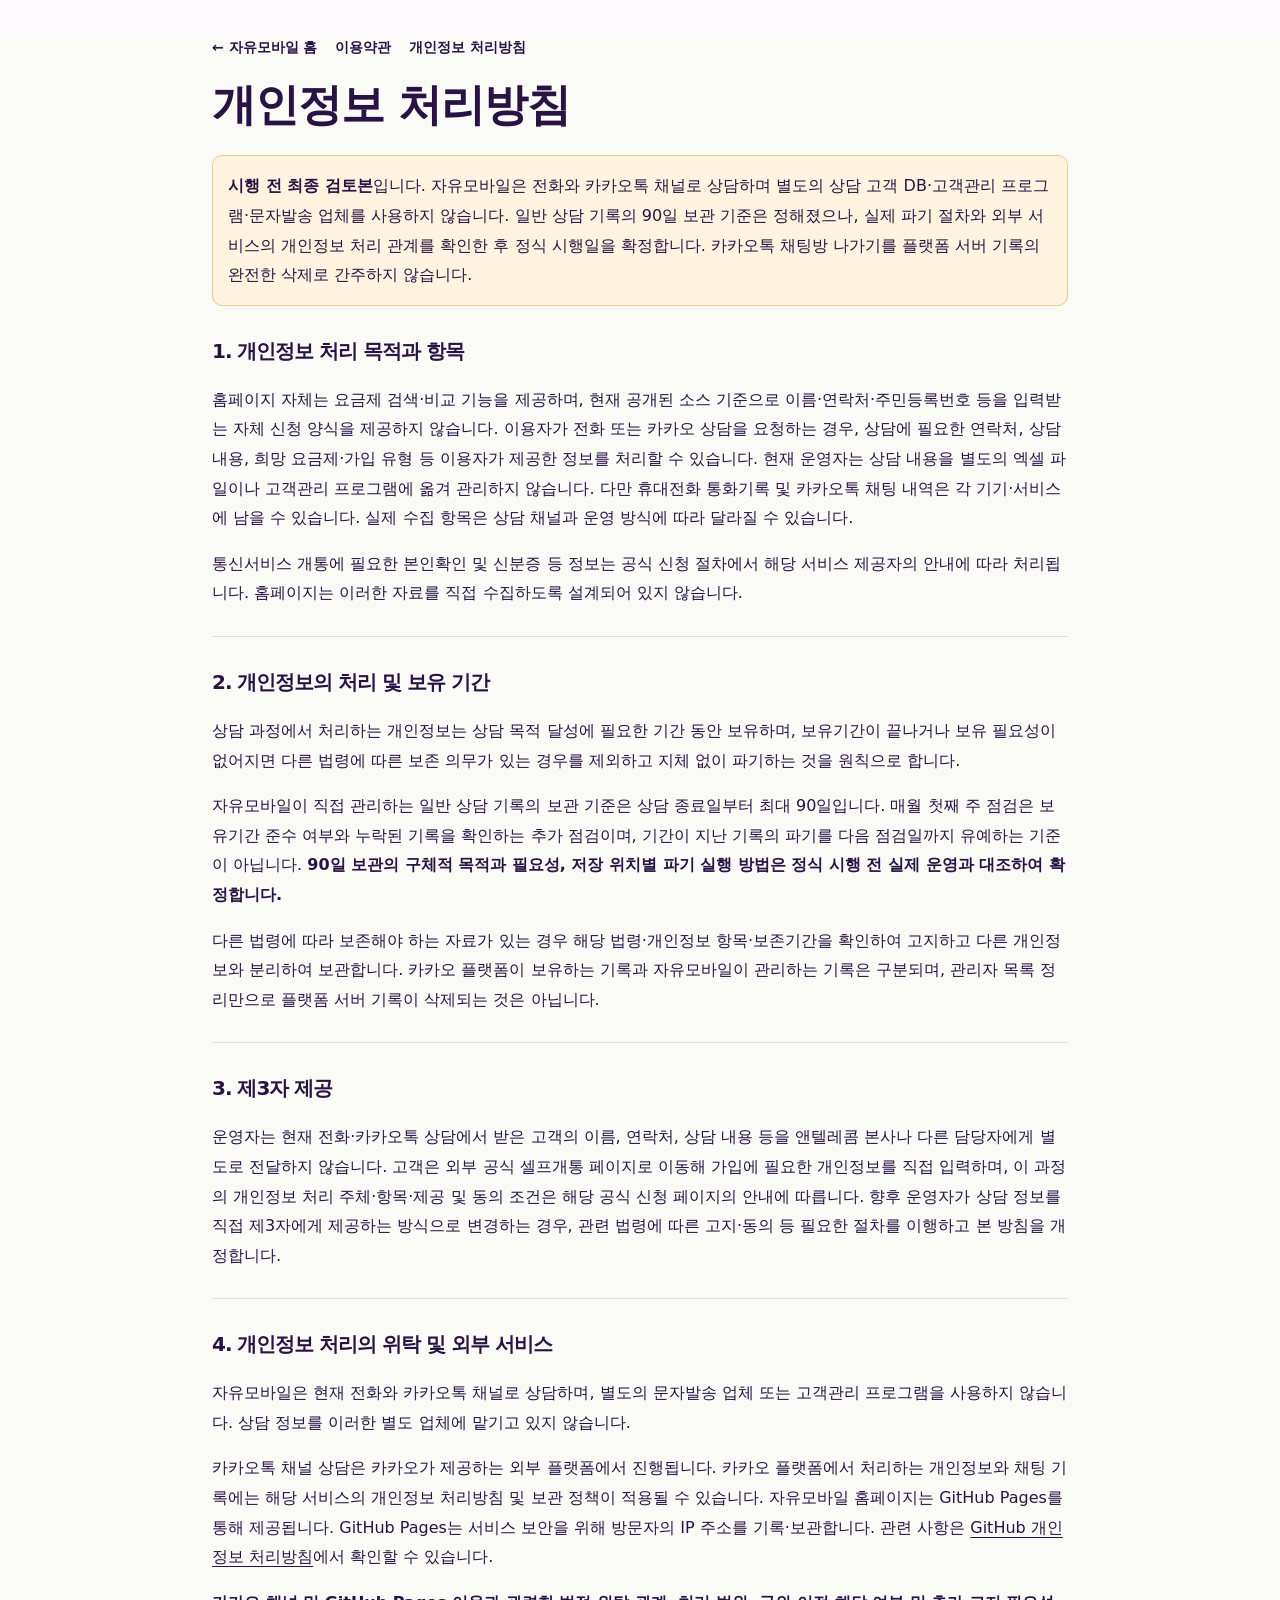
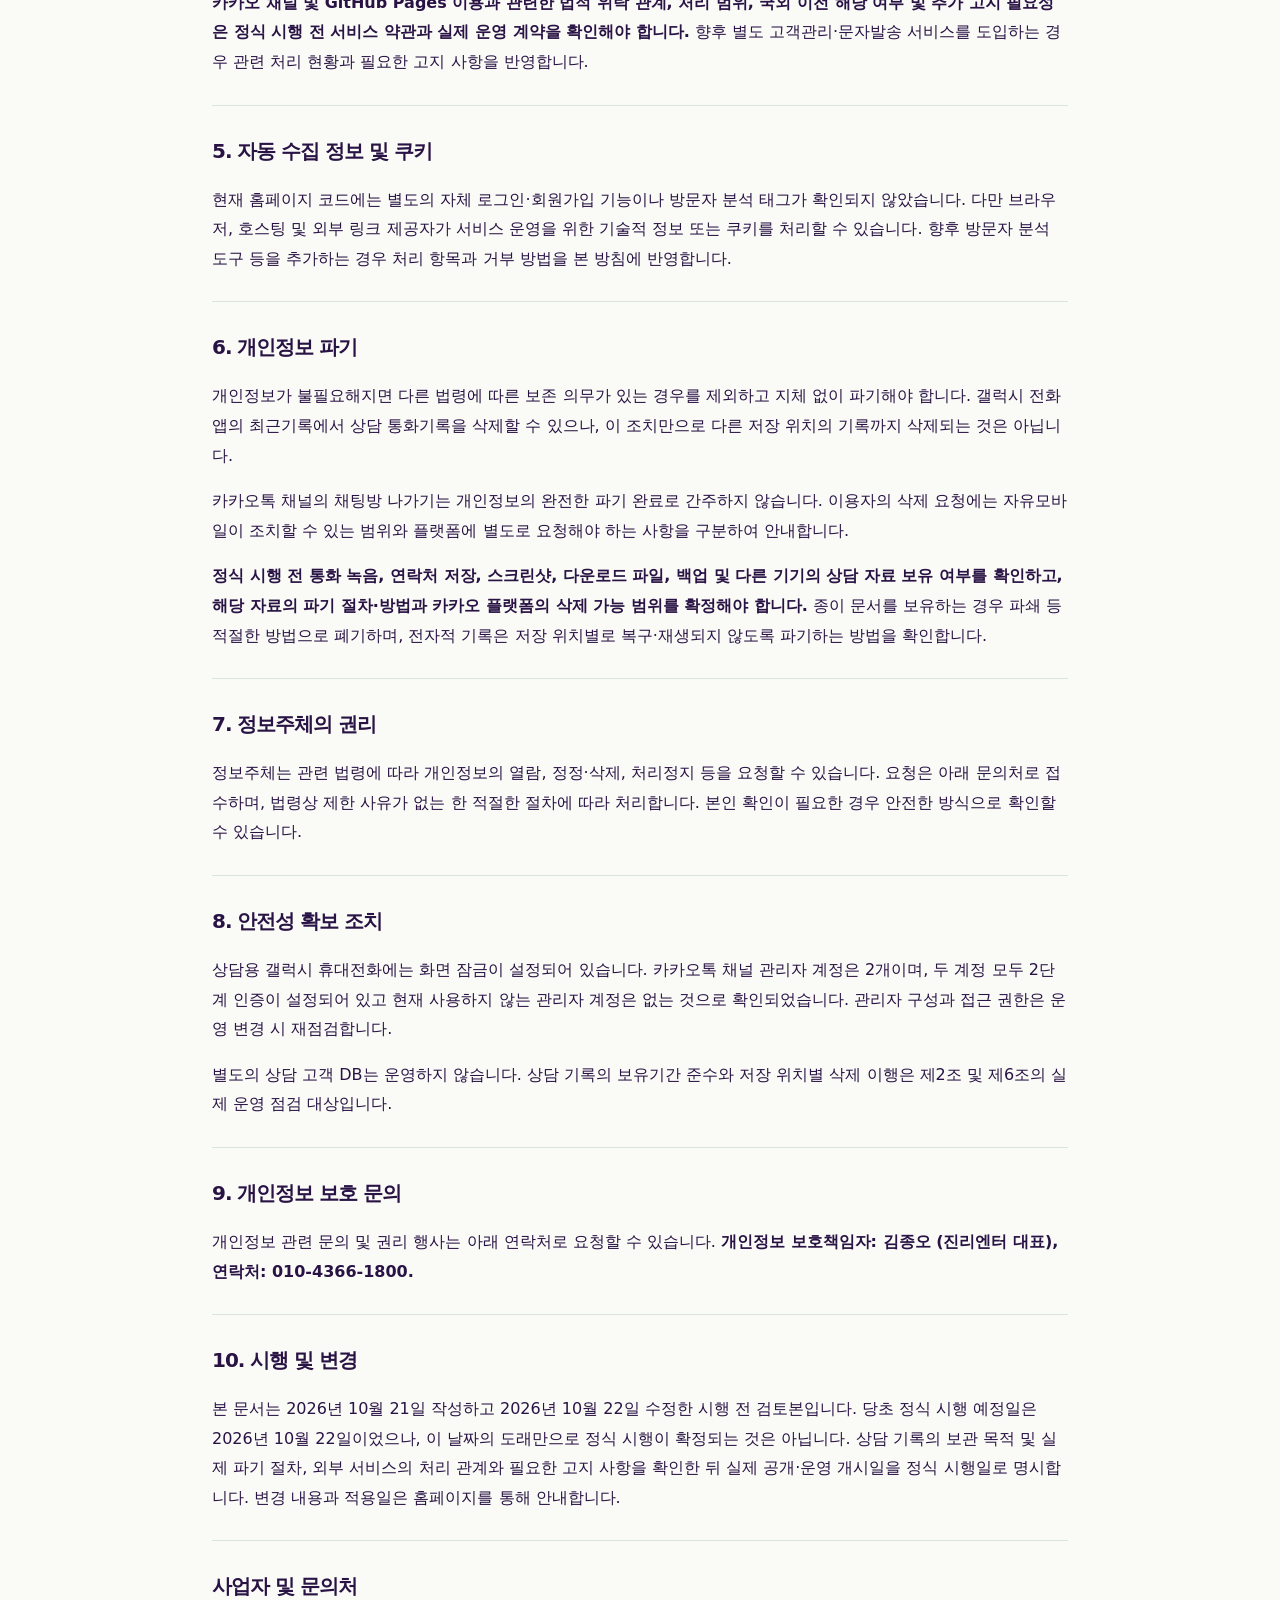
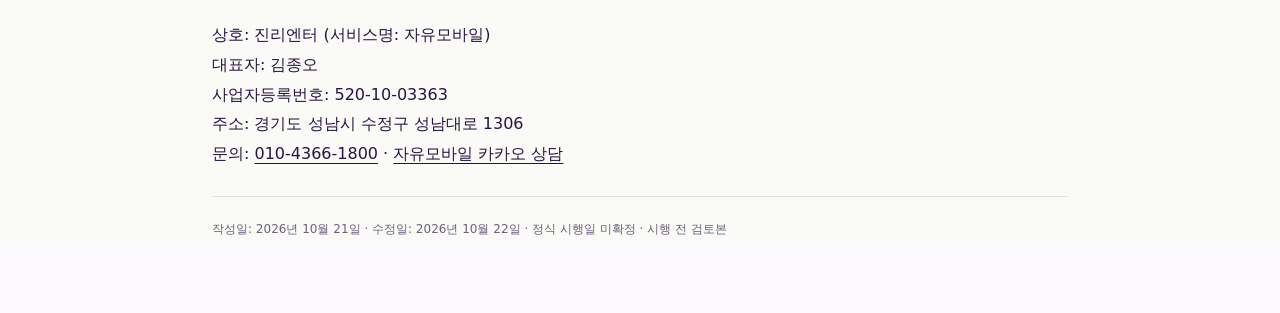
==== commit fc308dad: "Clarify confirmed privacy practices and outstanding publication checks" ====
--- a/privacy.html
+++ b/privacy.html
@@ -1,11 +1,11 @@
-<!doctype html><html lang="ko"><head><meta charset="utf-8"><meta name="viewport" content="width=device-width,initial-scale=1"><meta name="robots" content="noindex,nofollow"><meta name="description" content="자유모바일 홈페이지의 개인정보 처리방침 검토본"><title>개인정보 처리방침 | 자유모바일</title><link rel="stylesheet" href="style.css?v=20261021-legal"><style>body{background:#fafbf7}.legal{max-width:900px;margin:36px auto 70px;padding:0 22px}.legal h1{font-size:clamp(30px,5vw,44px);letter-spacing:-1px}.legal h2{font-size:20px;margin-top:32px}.legal p,.legal li{line-height:1.85}.legal section{border-bottom:1px solid #dbe5df;padding-bottom:12px}.notice{background:#fff4df;border:1px solid #e8cc8c;border-radius:10px;padding:15px}.legal-nav{display:flex;gap:18px;flex-wrap:wrap;margin:20px 0}.legal-nav a{font-weight:700}.legal ul{padding-left:22px}</style></head><body><main class="legal"><nav class="legal-nav"><a href="index.html">← 자유모바일 홈</a><a href="terms.html">이용약관</a><a href="privacy.html">개인정보 처리방침</a></nav><h1>개인정보 처리방침</h1><p class="notice"><strong>운영 검토본</strong>입니다. 홈페이지는 자체 개인정보 입력 양식을 제공하지 않으며, 별도 상담 고객 DB도 운영하지 않습니다. 일반 상담 기록의 90일 관리 기준은 시행 전 제안이며 실제 삭제 운영을 확인한 후 확정합니다. 카카오톡 채팅방 나가기는 카카오 서버 기록의 완전 삭제를 의미하지 않습니다.</p>
+<!doctype html><html lang="ko"><head><meta charset="utf-8"><meta name="viewport" content="width=device-width,initial-scale=1"><meta name="robots" content="noindex,nofollow"><meta name="description" content="자유모바일 홈페이지의 개인정보 처리방침 검토본"><title>개인정보 처리방침 | 자유모바일</title><link rel="stylesheet" href="style.css?v=20261021-legal"><style>body{background:#fafbf7}.legal{max-width:900px;margin:36px auto 70px;padding:0 22px}.legal h1{font-size:clamp(30px,5vw,44px);letter-spacing:-1px}.legal h2{font-size:20px;margin-top:32px}.legal p,.legal li{line-height:1.85}.legal section{border-bottom:1px solid #dbe5df;padding-bottom:12px}.notice{background:#fff4df;border:1px solid #e8cc8c;border-radius:10px;padding:15px}.legal-nav{display:flex;gap:18px;flex-wrap:wrap;margin:20px 0}.legal-nav a{font-weight:700}.legal ul{padding-left:22px}</style></head><body><main class="legal"><nav class="legal-nav"><a href="index.html">← 자유모바일 홈</a><a href="terms.html">이용약관</a><a href="privacy.html">개인정보 처리방침</a></nav><h1>개인정보 처리방침</h1><p class="notice"><strong>시행 전 최종 검토본</strong>입니다. 자유모바일은 전화와 카카오톡 채널로 상담하며 별도의 상담 고객 DB·고객관리 프로그램·문자발송 업체를 사용하지 않습니다. 일반 상담 기록의 90일 보관 기준은 정해졌으나, 실제 파기 절차와 외부 서비스의 개인정보 처리 관계를 확인한 후 정식 시행일을 확정합니다. 카카오톡 채팅방 나가기를 플랫폼 서버 기록의 완전한 삭제로 간주하지 않습니다.</p>
 <section><h2>1. 개인정보 처리 목적과 항목</h2><p>홈페이지 자체는 요금제 검색·비교 기능을 제공하며, 현재 공개된 소스 기준으로 이름·연락처·주민등록번호 등을 입력받는 자체 신청 양식을 제공하지 않습니다. 이용자가 전화 또는 카카오 상담을 요청하는 경우, 상담에 필요한 연락처, 상담 내용, 희망 요금제·가입 유형 등 이용자가 제공한 정보를 처리할 수 있습니다. 현재 운영자는 상담 내용을 별도의 엑셀 파일이나 고객관리 프로그램에 옮겨 관리하지 않습니다. 다만 휴대전화 통화기록 및 카카오톡 채팅 내역은 각 기기·서비스에 남을 수 있습니다. 실제 수집 항목은 상담 채널과 운영 방식에 따라 달라질 수 있습니다.</p><p>통신서비스 개통에 필요한 본인확인 및 신분증 등 정보는 공식 신청 절차에서 해당 서비스 제공자의 안내에 따라 처리됩니다. 홈페이지는 이러한 자료를 직접 수집하도록 설계되어 있지 않습니다.</p></section>
-<section><h2>2. 개인정보의 처리 및 보유 기간</h2><p>상담 과정에서 수집되는 개인정보는 상담 목적 달성에 필요한 기간 동안 보유하고, 보유 목적이 종료되면 관련 법령상 보존 의무가 있는 경우를 제외하고 지체 없이 파기하는 것을 원칙으로 합니다. <strong>자유모바일이 직접 관리할 수 있는 일반 상담 기록은 상담 종료일부터 90일을 보관 기준으로 하며, 매월 첫째 주에 보관 기간이 지난 기록을 점검하고 정리합니다.</strong> 법령상 보존 의무가 있거나 분쟁 처리 등 적법한 보존 사유가 있는 경우에는 해당 사유에 필요한 범위와 기간에 한해 별도 관리합니다. 카카오톡 채널 1:1 대화는 카카오 플랫폼의 별도 보관 정책이 적용되므로 운영자의 관리 목록 정리와 플랫폼 서버의 완전 삭제는 구분됩니다. 관련 법령에 따라 보존할 필요가 있는 자료는 해당 기간 동안 분리 보관합니다.</p></section>
+<section><h2>2. 개인정보의 처리 및 보유 기간</h2><p>상담 과정에서 처리하는 개인정보는 상담 목적 달성에 필요한 기간 동안 보유하며, 보유기간이 끝나거나 보유 필요성이 없어지면 다른 법령에 따른 보존 의무가 있는 경우를 제외하고 지체 없이 파기하는 것을 원칙으로 합니다.</p><p>자유모바일이 직접 관리하는 일반 상담 기록의 보관 기준은 상담 종료일부터 최대 90일입니다. 매월 첫째 주 점검은 보유기간 준수 여부와 누락된 기록을 확인하는 추가 점검이며, 기간이 지난 기록의 파기를 다음 점검일까지 유예하는 기준이 아닙니다. <strong>90일 보관의 구체적 목적과 필요성, 저장 위치별 파기 실행 방법은 정식 시행 전 실제 운영과 대조하여 확정합니다.</strong></p><p>다른 법령에 따라 보존해야 하는 자료가 있는 경우 해당 법령·개인정보 항목·보존기간을 확인하여 고지하고 다른 개인정보와 분리하여 보관합니다. 카카오 플랫폼이 보유하는 기록과 자유모바일이 관리하는 기록은 구분되며, 관리자 목록 정리만으로 플랫폼 서버 기록이 삭제되는 것은 아닙니다.</p></section>
 <section><h2>3. 제3자 제공</h2><p>운영자는 현재 전화·카카오톡 상담에서 받은 고객의 이름, 연락처, 상담 내용 등을 앤텔레콤 본사나 다른 담당자에게 별도로 전달하지 않습니다. 고객은 외부 공식 셀프개통 페이지로 이동해 가입에 필요한 개인정보를 직접 입력하며, 이 과정의 개인정보 처리 주체·항목·제공 및 동의 조건은 해당 공식 신청 페이지의 안내에 따릅니다. 향후 운영자가 상담 정보를 직접 제3자에게 제공하는 방식으로 변경하는 경우, 관련 법령에 따른 고지·동의 등 필요한 절차를 이행하고 본 방침을 개정합니다.</p></section>
-<section><h2>4. 개인정보 처리의 위탁 및 외부 서비스</h2><p>자유모바일은 현재 전화와 카카오톡 채널로 상담하며, 별도의 문자발송 업체 또는 고객관리 프로그램을 사용하지 않습니다. 상담 정보를 이러한 별도 업체에 맡기고 있지 않습니다.</p><p>카카오톡 채널 상담은 카카오가 제공하는 외부 플랫폼에서 진행됩니다. 카카오 플랫폼에서 처리하는 개인정보와 채팅 기록에는 해당 서비스의 개인정보 처리방침 및 보관 정책이 적용될 수 있습니다. 자유모바일 홈페이지는 GitHub Pages를 통해 제공되며, 접속과 관련한 기술적 정보가 호스팅 서비스에서 처리될 수 있습니다.</p><p><strong>카카오 채널 및 GitHub Pages 이용과 관련한 법적 위탁 관계, 처리 범위, 추가 고지 필요성은 정식 시행 전 서비스 약관과 실제 운영 계약을 확인해야 합니다.</strong> 향후 별도 고객관리·문자발송 서비스를 도입하는 경우 관련 처리 현황과 필요한 고지 사항을 반영합니다.</p></section>
+<section><h2>4. 개인정보 처리의 위탁 및 외부 서비스</h2><p>자유모바일은 현재 전화와 카카오톡 채널로 상담하며, 별도의 문자발송 업체 또는 고객관리 프로그램을 사용하지 않습니다. 상담 정보를 이러한 별도 업체에 맡기고 있지 않습니다.</p><p>카카오톡 채널 상담은 카카오가 제공하는 외부 플랫폼에서 진행됩니다. 카카오 플랫폼에서 처리하는 개인정보와 채팅 기록에는 해당 서비스의 개인정보 처리방침 및 보관 정책이 적용될 수 있습니다. 자유모바일 홈페이지는 GitHub Pages를 통해 제공됩니다. GitHub Pages는 서비스 보안을 위해 방문자의 IP 주소를 기록·보관합니다. 관련 사항은 <a href="https://docs.github.com/en/site-policy/privacy-policies/github-general-privacy-statement" target="_blank" rel="noopener noreferrer">GitHub 개인정보 처리방침</a>에서 확인할 수 있습니다.</p><p><strong>카카오 채널 및 GitHub Pages 이용과 관련한 법적 위탁 관계, 처리 범위, 국외 이전 해당 여부 및 추가 고지 필요성은 정식 시행 전 서비스 약관과 실제 운영 계약을 확인해야 합니다.</strong> 향후 별도 고객관리·문자발송 서비스를 도입하는 경우 관련 처리 현황과 필요한 고지 사항을 반영합니다.</p></section>
 <section><h2>5. 자동 수집 정보 및 쿠키</h2><p>현재 홈페이지 코드에는 별도의 자체 로그인·회원가입 기능이나 방문자 분석 태그가 확인되지 않았습니다. 다만 브라우저, 호스팅 및 외부 링크 제공자가 서비스 운영을 위한 기술적 정보 또는 쿠키를 처리할 수 있습니다. 향후 방문자 분석 도구 등을 추가하는 경우 처리 항목과 거부 방법을 본 방침에 반영합니다.</p></section>
-<section><h2>6. 개인정보 파기</h2><p>개인정보의 보유 목적이 달성되거나 보유 기간이 끝나면 법령상 보존이 필요한 경우를 제외하고 지체 없이 파기합니다. 전자적 파일은 복구가 어려운 방법으로 삭제하고, 종이 문서는 파쇄 등 적절한 방법으로 폐기합니다. 갤럭시 전화 앱의 최근기록에서 해당 상담 통화기록을 삭제할 수 있습니다. 카카오톡 채널 관리자센터의 채팅방 나가기는 관리자 목록에서 채팅방을 없애는 기능으로, 고객이 다시 메시지를 보내면 복구될 수 있습니다. 따라서 이 조치가 플랫폼 서버의 기록 완전 삭제를 보장하지 않습니다. 백업·다른 기기 및 법령상 보존 자료도 별도로 점검합니다.</p></section>
+<section><h2>6. 개인정보 파기</h2><p>개인정보가 불필요해지면 다른 법령에 따른 보존 의무가 있는 경우를 제외하고 지체 없이 파기해야 합니다. 갤럭시 전화 앱의 최근기록에서 상담 통화기록을 삭제할 수 있으나, 이 조치만으로 다른 저장 위치의 기록까지 삭제되는 것은 아닙니다.</p><p>카카오톡 채널의 채팅방 나가기는 개인정보의 완전한 파기 완료로 간주하지 않습니다. 이용자의 삭제 요청에는 자유모바일이 조치할 수 있는 범위와 플랫폼에 별도로 요청해야 하는 사항을 구분하여 안내합니다.</p><p><strong>정식 시행 전 통화 녹음, 연락처 저장, 스크린샷, 다운로드 파일, 백업 및 다른 기기의 상담 자료 보유 여부를 확인하고, 해당 자료의 파기 절차·방법과 카카오 플랫폼의 삭제 가능 범위를 확정해야 합니다.</strong> 종이 문서를 보유하는 경우 파쇄 등 적절한 방법으로 폐기하며, 전자적 기록은 저장 위치별로 복구·재생되지 않도록 파기하는 방법을 확인합니다.</p></section>
 <section><h2>7. 정보주체의 권리</h2><p>정보주체는 관련 법령에 따라 개인정보의 열람, 정정·삭제, 처리정지 등을 요청할 수 있습니다. 요청은 아래 문의처로 접수하며, 법령상 제한 사유가 없는 한 적절한 절차에 따라 처리합니다. 본인 확인이 필요한 경우 안전한 방식으로 확인할 수 있습니다.</p></section>
-<section><h2>8. 안전성 확보 조치</h2><p>운영자는 카카오톡 채널 관리자용 카카오계정에 2단계 인증을 설정하여 계정 보호를 강화하고 있습니다. 별도의 상담 고객 DB를 운영하지 않으며, 상담 기록은 정해진 보관 기준에 따라 점검·정리합니다. 고객 상담에 사용하는 갤럭시 휴대전화에는 화면 잠금이 설정되어 있습니다. 카카오톡 채널 관리자 계정은 총 2개이며, 현재 사용하지 않는 관리자 계정은 없습니다. 두 관리자 계정 모두 2단계 인증을 설정한 것으로 확인했습니다. 관리자 구성과 접근 권한은 운영 변경 시 재점검하며, 기기·계정의 추가 보호 조치는 필요에 따라 점검합니다.</p></section>
+<section><h2>8. 안전성 확보 조치</h2><p>상담용 갤럭시 휴대전화에는 화면 잠금이 설정되어 있습니다. 카카오톡 채널 관리자 계정은 2개이며, 두 계정 모두 2단계 인증이 설정되어 있고 현재 사용하지 않는 관리자 계정은 없는 것으로 확인되었습니다. 관리자 구성과 접근 권한은 운영 변경 시 재점검합니다.</p><p>별도의 상담 고객 DB는 운영하지 않습니다. 상담 기록의 보유기간 준수와 저장 위치별 삭제 이행은 제2조 및 제6조의 실제 운영 점검 대상입니다.</p></section>
 <section><h2>9. 개인정보 보호 문의</h2><p>개인정보 관련 문의 및 권리 행사는 아래 연락처로 요청할 수 있습니다. <strong>개인정보 보호책임자: 김종오 (진리엔터 대표), 연락처: 010-4366-1800.</strong></p></section>
-<section><h2>10. 시행 및 변경</h2><p>본 문서는 2026년 10월 21일 작성한 검토본이며, <strong>정식 시행 예정일은 2026년 10월 22일</strong>입니다. 외부 서비스의 개인정보 처리 관계 및 안전성 확보 조치 등 남은 점검 사항을 확인한 뒤 정식 시행 여부를 최종 결정합니다. 중요한 변경은 홈페이지를 통해 안내합니다.</p></section><section><h2>사업자 및 문의처</h2><p>상호: 진리엔터 (서비스명: 자유모바일)<br>대표자: 김종오<br>사업자등록번호: 520-10-03363<br>주소: 경기도 성남시 수정구 성남대로 1306<br>문의: <a href="tel:01043661800">010-4366-1800</a> · <a href="https://pf.kakao.com/_uWxamX/chat" target="_blank" rel="noopener noreferrer">자유모바일 카카오 상담</a></p></section><p><small>작성일: 2026년 10월 21일 · 시행 예정일: 2026년 10월 22일 · 운영 검토본</small></p></main></body></html>+<section><h2>10. 시행 및 변경</h2><p>본 문서는 2026년 10월 21일 작성하고 2026년 10월 22일 수정한 시행 전 검토본입니다. 당초 정식 시행 예정일은 2026년 10월 22일이었으나, 이 날짜의 도래만으로 정식 시행이 확정되는 것은 아닙니다. 상담 기록의 보관 목적 및 실제 파기 절차, 외부 서비스의 처리 관계와 필요한 고지 사항을 확인한 뒤 실제 공개·운영 개시일을 정식 시행일로 명시합니다. 변경 내용과 적용일은 홈페이지를 통해 안내합니다.</p></section><section><h2>사업자 및 문의처</h2><p>상호: 진리엔터 (서비스명: 자유모바일)<br>대표자: 김종오<br>사업자등록번호: 520-10-03363<br>주소: 경기도 성남시 수정구 성남대로 1306<br>문의: <a href="tel:01043661800">010-4366-1800</a> · <a href="https://pf.kakao.com/_uWxamX/chat" target="_blank" rel="noopener noreferrer">자유모바일 카카오 상담</a></p></section><p><small>작성일: 2026년 10월 21일 · 수정일: 2026년 10월 22일 · 정식 시행일 미확정 · 시행 전 검토본</small></p></main></body></html>
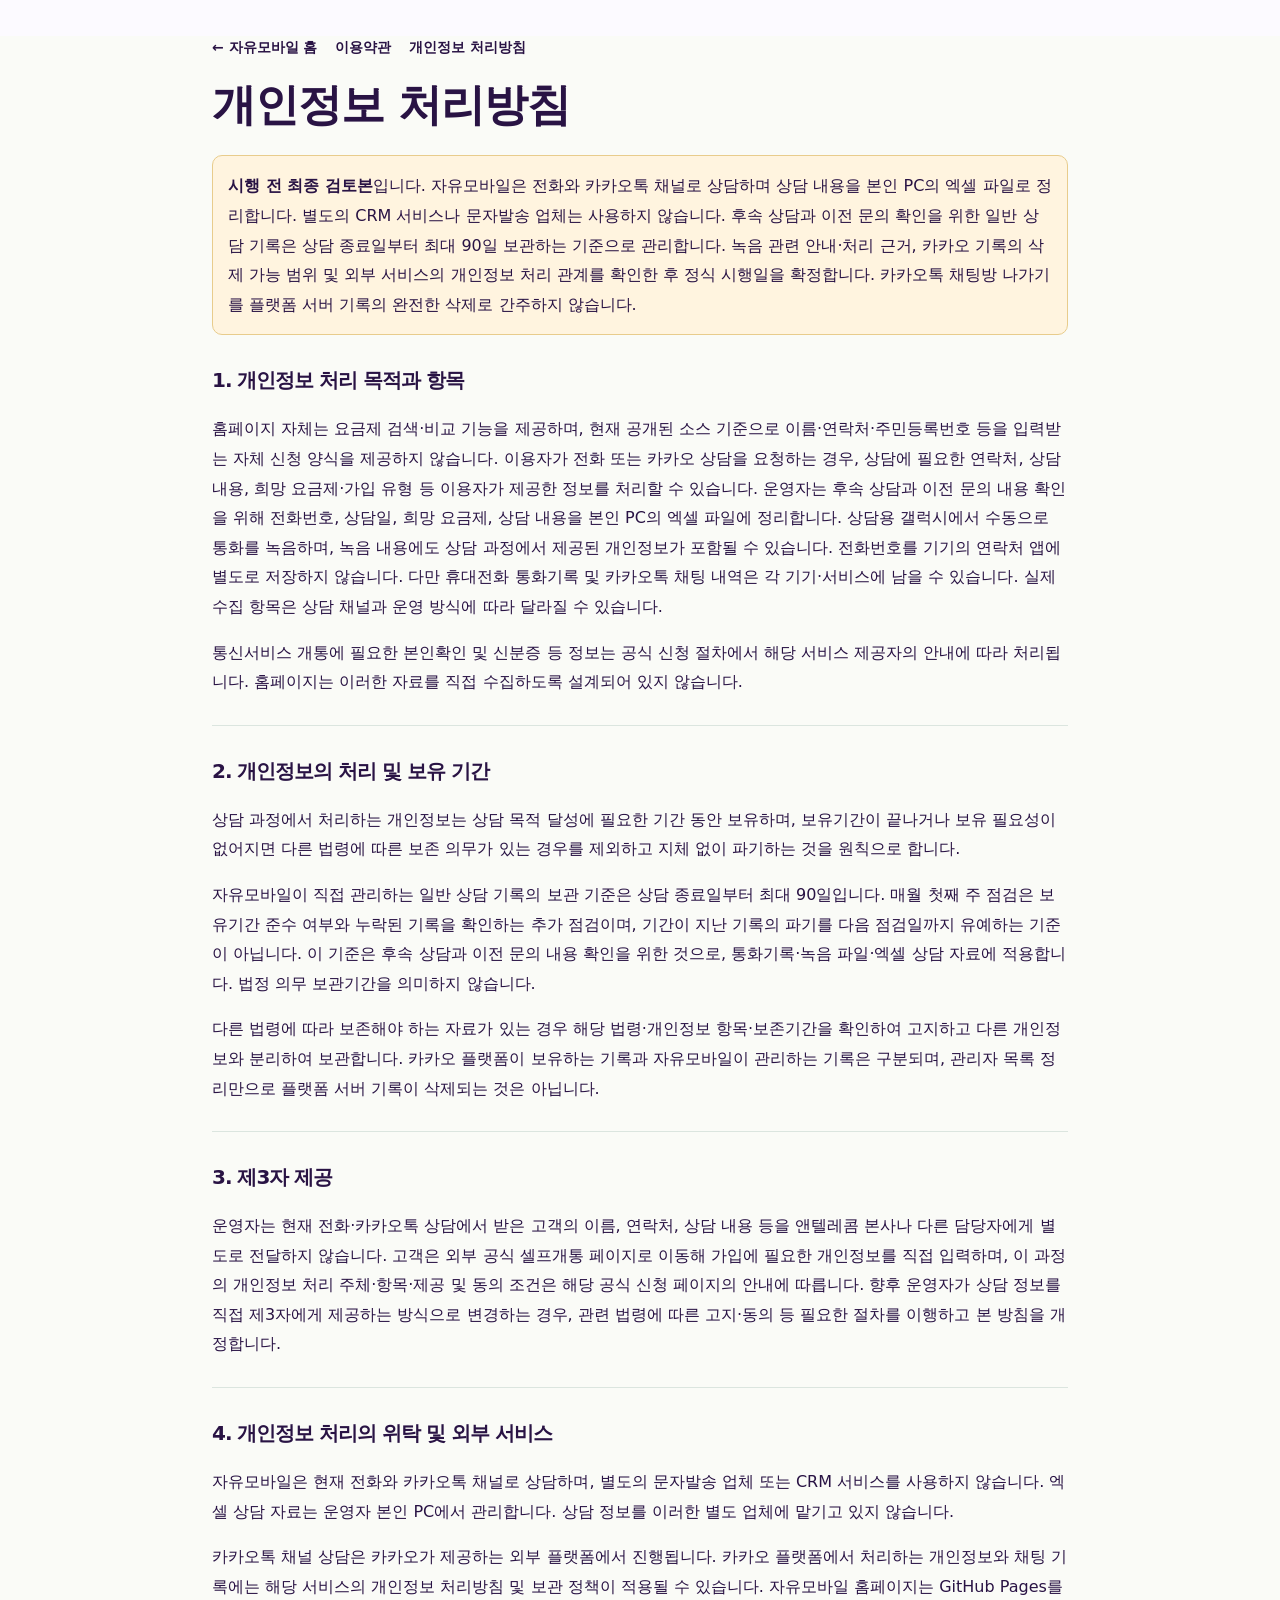
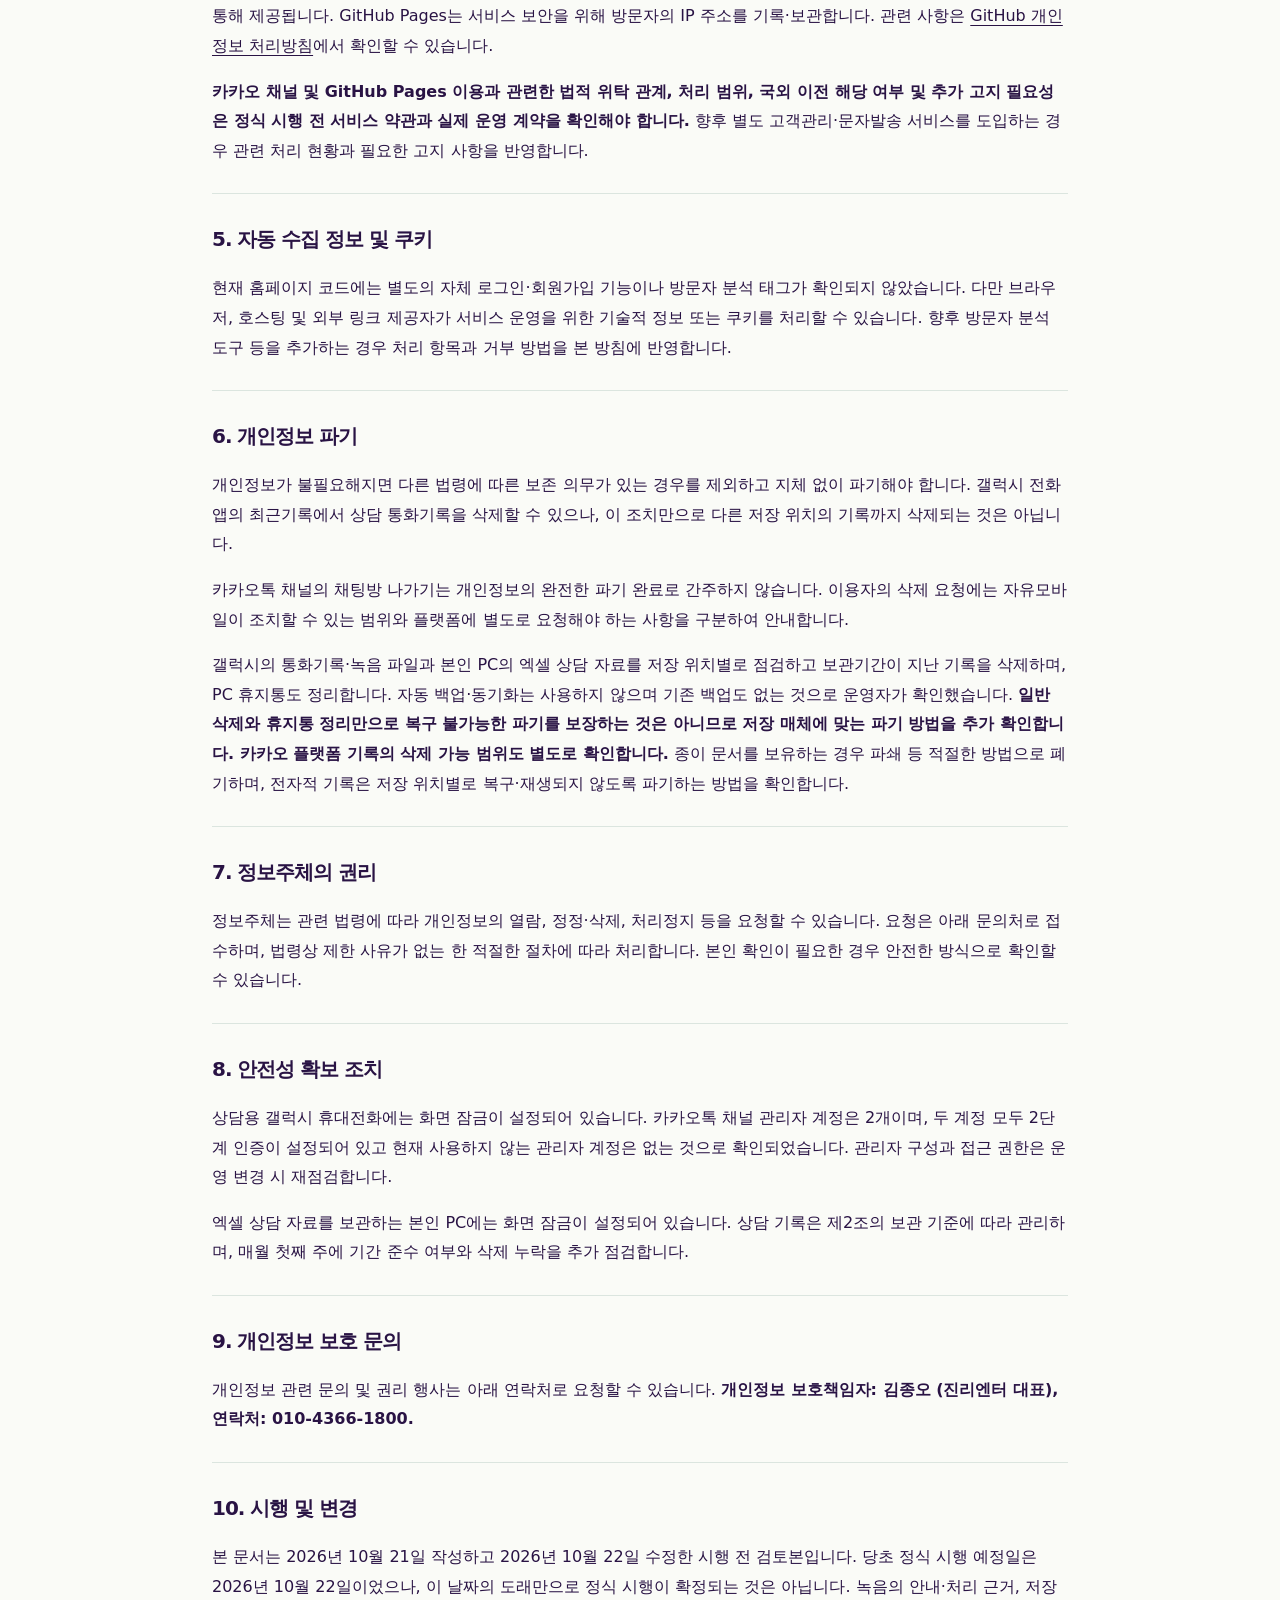
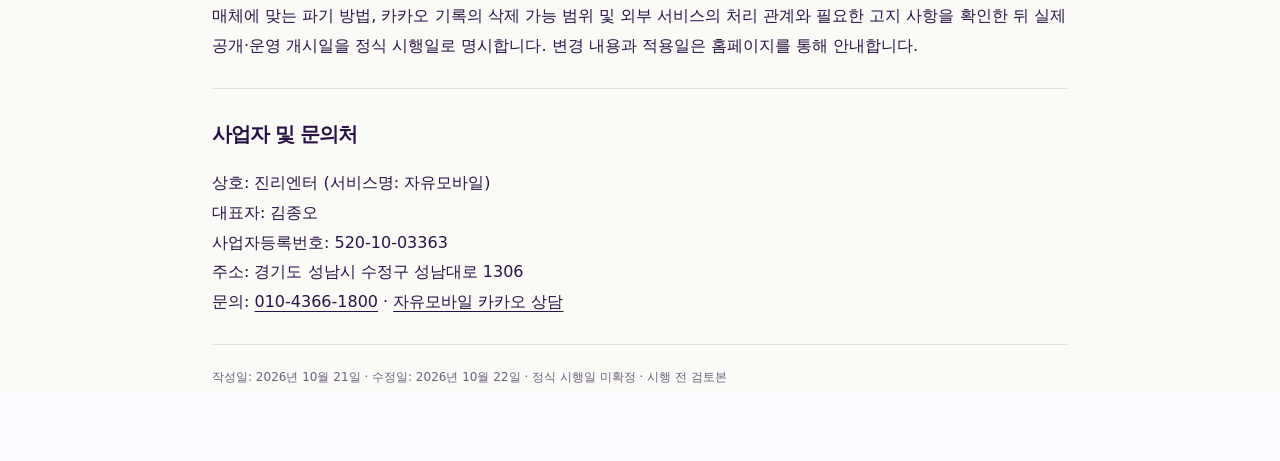
==== commit b741c199: "Reflect confirmed recordings, Excel consultation records and device security" ====
--- a/privacy.html
+++ b/privacy.html
@@ -1,11 +1,11 @@
-<!doctype html><html lang="ko"><head><meta charset="utf-8"><meta name="viewport" content="width=device-width,initial-scale=1"><meta name="robots" content="noindex,nofollow"><meta name="description" content="자유모바일 홈페이지의 개인정보 처리방침 검토본"><title>개인정보 처리방침 | 자유모바일</title><link rel="stylesheet" href="style.css?v=20261021-legal"><style>body{background:#fafbf7}.legal{max-width:900px;margin:36px auto 70px;padding:0 22px}.legal h1{font-size:clamp(30px,5vw,44px);letter-spacing:-1px}.legal h2{font-size:20px;margin-top:32px}.legal p,.legal li{line-height:1.85}.legal section{border-bottom:1px solid #dbe5df;padding-bottom:12px}.notice{background:#fff4df;border:1px solid #e8cc8c;border-radius:10px;padding:15px}.legal-nav{display:flex;gap:18px;flex-wrap:wrap;margin:20px 0}.legal-nav a{font-weight:700}.legal ul{padding-left:22px}</style></head><body><main class="legal"><nav class="legal-nav"><a href="index.html">← 자유모바일 홈</a><a href="terms.html">이용약관</a><a href="privacy.html">개인정보 처리방침</a></nav><h1>개인정보 처리방침</h1><p class="notice"><strong>시행 전 최종 검토본</strong>입니다. 자유모바일은 전화와 카카오톡 채널로 상담하며 별도의 상담 고객 DB·고객관리 프로그램·문자발송 업체를 사용하지 않습니다. 일반 상담 기록의 90일 보관 기준은 정해졌으나, 실제 파기 절차와 외부 서비스의 개인정보 처리 관계를 확인한 후 정식 시행일을 확정합니다. 카카오톡 채팅방 나가기를 플랫폼 서버 기록의 완전한 삭제로 간주하지 않습니다.</p>
-<section><h2>1. 개인정보 처리 목적과 항목</h2><p>홈페이지 자체는 요금제 검색·비교 기능을 제공하며, 현재 공개된 소스 기준으로 이름·연락처·주민등록번호 등을 입력받는 자체 신청 양식을 제공하지 않습니다. 이용자가 전화 또는 카카오 상담을 요청하는 경우, 상담에 필요한 연락처, 상담 내용, 희망 요금제·가입 유형 등 이용자가 제공한 정보를 처리할 수 있습니다. 현재 운영자는 상담 내용을 별도의 엑셀 파일이나 고객관리 프로그램에 옮겨 관리하지 않습니다. 다만 휴대전화 통화기록 및 카카오톡 채팅 내역은 각 기기·서비스에 남을 수 있습니다. 실제 수집 항목은 상담 채널과 운영 방식에 따라 달라질 수 있습니다.</p><p>통신서비스 개통에 필요한 본인확인 및 신분증 등 정보는 공식 신청 절차에서 해당 서비스 제공자의 안내에 따라 처리됩니다. 홈페이지는 이러한 자료를 직접 수집하도록 설계되어 있지 않습니다.</p></section>
-<section><h2>2. 개인정보의 처리 및 보유 기간</h2><p>상담 과정에서 처리하는 개인정보는 상담 목적 달성에 필요한 기간 동안 보유하며, 보유기간이 끝나거나 보유 필요성이 없어지면 다른 법령에 따른 보존 의무가 있는 경우를 제외하고 지체 없이 파기하는 것을 원칙으로 합니다.</p><p>자유모바일이 직접 관리하는 일반 상담 기록의 보관 기준은 상담 종료일부터 최대 90일입니다. 매월 첫째 주 점검은 보유기간 준수 여부와 누락된 기록을 확인하는 추가 점검이며, 기간이 지난 기록의 파기를 다음 점검일까지 유예하는 기준이 아닙니다. <strong>90일 보관의 구체적 목적과 필요성, 저장 위치별 파기 실행 방법은 정식 시행 전 실제 운영과 대조하여 확정합니다.</strong></p><p>다른 법령에 따라 보존해야 하는 자료가 있는 경우 해당 법령·개인정보 항목·보존기간을 확인하여 고지하고 다른 개인정보와 분리하여 보관합니다. 카카오 플랫폼이 보유하는 기록과 자유모바일이 관리하는 기록은 구분되며, 관리자 목록 정리만으로 플랫폼 서버 기록이 삭제되는 것은 아닙니다.</p></section>
+<!doctype html><html lang="ko"><head><meta charset="utf-8"><meta name="viewport" content="width=device-width,initial-scale=1"><meta name="robots" content="noindex,nofollow"><meta name="description" content="자유모바일 홈페이지의 개인정보 처리방침 검토본"><title>개인정보 처리방침 | 자유모바일</title><link rel="stylesheet" href="style.css?v=20261021-legal"><style>body{background:#fafbf7}.legal{max-width:900px;margin:36px auto 70px;padding:0 22px}.legal h1{font-size:clamp(30px,5vw,44px);letter-spacing:-1px}.legal h2{font-size:20px;margin-top:32px}.legal p,.legal li{line-height:1.85}.legal section{border-bottom:1px solid #dbe5df;padding-bottom:12px}.notice{background:#fff4df;border:1px solid #e8cc8c;border-radius:10px;padding:15px}.legal-nav{display:flex;gap:18px;flex-wrap:wrap;margin:20px 0}.legal-nav a{font-weight:700}.legal ul{padding-left:22px}</style></head><body><main class="legal"><nav class="legal-nav"><a href="index.html">← 자유모바일 홈</a><a href="terms.html">이용약관</a><a href="privacy.html">개인정보 처리방침</a></nav><h1>개인정보 처리방침</h1><p class="notice"><strong>시행 전 최종 검토본</strong>입니다. 자유모바일은 전화와 카카오톡 채널로 상담하며 상담 내용을 본인 PC의 엑셀 파일로 정리합니다. 별도의 CRM 서비스나 문자발송 업체는 사용하지 않습니다. 후속 상담과 이전 문의 확인을 위한 일반 상담 기록은 상담 종료일부터 최대 90일 보관하는 기준으로 관리합니다. 녹음 관련 안내·처리 근거, 카카오 기록의 삭제 가능 범위 및 외부 서비스의 개인정보 처리 관계를 확인한 후 정식 시행일을 확정합니다. 카카오톡 채팅방 나가기를 플랫폼 서버 기록의 완전한 삭제로 간주하지 않습니다.</p>
+<section><h2>1. 개인정보 처리 목적과 항목</h2><p>홈페이지 자체는 요금제 검색·비교 기능을 제공하며, 현재 공개된 소스 기준으로 이름·연락처·주민등록번호 등을 입력받는 자체 신청 양식을 제공하지 않습니다. 이용자가 전화 또는 카카오 상담을 요청하는 경우, 상담에 필요한 연락처, 상담 내용, 희망 요금제·가입 유형 등 이용자가 제공한 정보를 처리할 수 있습니다. 운영자는 후속 상담과 이전 문의 내용 확인을 위해 전화번호, 상담일, 희망 요금제, 상담 내용을 본인 PC의 엑셀 파일에 정리합니다. 상담용 갤럭시에서 수동으로 통화를 녹음하며, 녹음 내용에도 상담 과정에서 제공된 개인정보가 포함될 수 있습니다. 전화번호를 기기의 연락처 앱에 별도로 저장하지 않습니다. 다만 휴대전화 통화기록 및 카카오톡 채팅 내역은 각 기기·서비스에 남을 수 있습니다. 실제 수집 항목은 상담 채널과 운영 방식에 따라 달라질 수 있습니다.</p><p>통신서비스 개통에 필요한 본인확인 및 신분증 등 정보는 공식 신청 절차에서 해당 서비스 제공자의 안내에 따라 처리됩니다. 홈페이지는 이러한 자료를 직접 수집하도록 설계되어 있지 않습니다.</p></section>
+<section><h2>2. 개인정보의 처리 및 보유 기간</h2><p>상담 과정에서 처리하는 개인정보는 상담 목적 달성에 필요한 기간 동안 보유하며, 보유기간이 끝나거나 보유 필요성이 없어지면 다른 법령에 따른 보존 의무가 있는 경우를 제외하고 지체 없이 파기하는 것을 원칙으로 합니다.</p><p>자유모바일이 직접 관리하는 일반 상담 기록의 보관 기준은 상담 종료일부터 최대 90일입니다. 매월 첫째 주 점검은 보유기간 준수 여부와 누락된 기록을 확인하는 추가 점검이며, 기간이 지난 기록의 파기를 다음 점검일까지 유예하는 기준이 아닙니다. 이 기준은 후속 상담과 이전 문의 내용 확인을 위한 것으로, 통화기록·녹음 파일·엑셀 상담 자료에 적용합니다. 법정 의무 보관기간을 의미하지 않습니다.</p><p>다른 법령에 따라 보존해야 하는 자료가 있는 경우 해당 법령·개인정보 항목·보존기간을 확인하여 고지하고 다른 개인정보와 분리하여 보관합니다. 카카오 플랫폼이 보유하는 기록과 자유모바일이 관리하는 기록은 구분되며, 관리자 목록 정리만으로 플랫폼 서버 기록이 삭제되는 것은 아닙니다.</p></section>
 <section><h2>3. 제3자 제공</h2><p>운영자는 현재 전화·카카오톡 상담에서 받은 고객의 이름, 연락처, 상담 내용 등을 앤텔레콤 본사나 다른 담당자에게 별도로 전달하지 않습니다. 고객은 외부 공식 셀프개통 페이지로 이동해 가입에 필요한 개인정보를 직접 입력하며, 이 과정의 개인정보 처리 주체·항목·제공 및 동의 조건은 해당 공식 신청 페이지의 안내에 따릅니다. 향후 운영자가 상담 정보를 직접 제3자에게 제공하는 방식으로 변경하는 경우, 관련 법령에 따른 고지·동의 등 필요한 절차를 이행하고 본 방침을 개정합니다.</p></section>
-<section><h2>4. 개인정보 처리의 위탁 및 외부 서비스</h2><p>자유모바일은 현재 전화와 카카오톡 채널로 상담하며, 별도의 문자발송 업체 또는 고객관리 프로그램을 사용하지 않습니다. 상담 정보를 이러한 별도 업체에 맡기고 있지 않습니다.</p><p>카카오톡 채널 상담은 카카오가 제공하는 외부 플랫폼에서 진행됩니다. 카카오 플랫폼에서 처리하는 개인정보와 채팅 기록에는 해당 서비스의 개인정보 처리방침 및 보관 정책이 적용될 수 있습니다. 자유모바일 홈페이지는 GitHub Pages를 통해 제공됩니다. GitHub Pages는 서비스 보안을 위해 방문자의 IP 주소를 기록·보관합니다. 관련 사항은 <a href="https://docs.github.com/en/site-policy/privacy-policies/github-general-privacy-statement" target="_blank" rel="noopener noreferrer">GitHub 개인정보 처리방침</a>에서 확인할 수 있습니다.</p><p><strong>카카오 채널 및 GitHub Pages 이용과 관련한 법적 위탁 관계, 처리 범위, 국외 이전 해당 여부 및 추가 고지 필요성은 정식 시행 전 서비스 약관과 실제 운영 계약을 확인해야 합니다.</strong> 향후 별도 고객관리·문자발송 서비스를 도입하는 경우 관련 처리 현황과 필요한 고지 사항을 반영합니다.</p></section>
+<section><h2>4. 개인정보 처리의 위탁 및 외부 서비스</h2><p>자유모바일은 현재 전화와 카카오톡 채널로 상담하며, 별도의 문자발송 업체 또는 CRM 서비스를 사용하지 않습니다. 엑셀 상담 자료는 운영자 본인 PC에서 관리합니다. 상담 정보를 이러한 별도 업체에 맡기고 있지 않습니다.</p><p>카카오톡 채널 상담은 카카오가 제공하는 외부 플랫폼에서 진행됩니다. 카카오 플랫폼에서 처리하는 개인정보와 채팅 기록에는 해당 서비스의 개인정보 처리방침 및 보관 정책이 적용될 수 있습니다. 자유모바일 홈페이지는 GitHub Pages를 통해 제공됩니다. GitHub Pages는 서비스 보안을 위해 방문자의 IP 주소를 기록·보관합니다. 관련 사항은 <a href="https://docs.github.com/en/site-policy/privacy-policies/github-general-privacy-statement" target="_blank" rel="noopener noreferrer">GitHub 개인정보 처리방침</a>에서 확인할 수 있습니다.</p><p><strong>카카오 채널 및 GitHub Pages 이용과 관련한 법적 위탁 관계, 처리 범위, 국외 이전 해당 여부 및 추가 고지 필요성은 정식 시행 전 서비스 약관과 실제 운영 계약을 확인해야 합니다.</strong> 향후 별도 고객관리·문자발송 서비스를 도입하는 경우 관련 처리 현황과 필요한 고지 사항을 반영합니다.</p></section>
 <section><h2>5. 자동 수집 정보 및 쿠키</h2><p>현재 홈페이지 코드에는 별도의 자체 로그인·회원가입 기능이나 방문자 분석 태그가 확인되지 않았습니다. 다만 브라우저, 호스팅 및 외부 링크 제공자가 서비스 운영을 위한 기술적 정보 또는 쿠키를 처리할 수 있습니다. 향후 방문자 분석 도구 등을 추가하는 경우 처리 항목과 거부 방법을 본 방침에 반영합니다.</p></section>
-<section><h2>6. 개인정보 파기</h2><p>개인정보가 불필요해지면 다른 법령에 따른 보존 의무가 있는 경우를 제외하고 지체 없이 파기해야 합니다. 갤럭시 전화 앱의 최근기록에서 상담 통화기록을 삭제할 수 있으나, 이 조치만으로 다른 저장 위치의 기록까지 삭제되는 것은 아닙니다.</p><p>카카오톡 채널의 채팅방 나가기는 개인정보의 완전한 파기 완료로 간주하지 않습니다. 이용자의 삭제 요청에는 자유모바일이 조치할 수 있는 범위와 플랫폼에 별도로 요청해야 하는 사항을 구분하여 안내합니다.</p><p><strong>정식 시행 전 통화 녹음, 연락처 저장, 스크린샷, 다운로드 파일, 백업 및 다른 기기의 상담 자료 보유 여부를 확인하고, 해당 자료의 파기 절차·방법과 카카오 플랫폼의 삭제 가능 범위를 확정해야 합니다.</strong> 종이 문서를 보유하는 경우 파쇄 등 적절한 방법으로 폐기하며, 전자적 기록은 저장 위치별로 복구·재생되지 않도록 파기하는 방법을 확인합니다.</p></section>
+<section><h2>6. 개인정보 파기</h2><p>개인정보가 불필요해지면 다른 법령에 따른 보존 의무가 있는 경우를 제외하고 지체 없이 파기해야 합니다. 갤럭시 전화 앱의 최근기록에서 상담 통화기록을 삭제할 수 있으나, 이 조치만으로 다른 저장 위치의 기록까지 삭제되는 것은 아닙니다.</p><p>카카오톡 채널의 채팅방 나가기는 개인정보의 완전한 파기 완료로 간주하지 않습니다. 이용자의 삭제 요청에는 자유모바일이 조치할 수 있는 범위와 플랫폼에 별도로 요청해야 하는 사항을 구분하여 안내합니다.</p><p>갤럭시의 통화기록·녹음 파일과 본인 PC의 엑셀 상담 자료를 저장 위치별로 점검하고 보관기간이 지난 기록을 삭제하며, PC 휴지통도 정리합니다. 자동 백업·동기화는 사용하지 않으며 기존 백업도 없는 것으로 운영자가 확인했습니다. <strong>일반 삭제와 휴지통 정리만으로 복구 불가능한 파기를 보장하는 것은 아니므로 저장 매체에 맞는 파기 방법을 추가 확인합니다. 카카오 플랫폼 기록의 삭제 가능 범위도 별도로 확인합니다.</strong> 종이 문서를 보유하는 경우 파쇄 등 적절한 방법으로 폐기하며, 전자적 기록은 저장 위치별로 복구·재생되지 않도록 파기하는 방법을 확인합니다.</p></section>
 <section><h2>7. 정보주체의 권리</h2><p>정보주체는 관련 법령에 따라 개인정보의 열람, 정정·삭제, 처리정지 등을 요청할 수 있습니다. 요청은 아래 문의처로 접수하며, 법령상 제한 사유가 없는 한 적절한 절차에 따라 처리합니다. 본인 확인이 필요한 경우 안전한 방식으로 확인할 수 있습니다.</p></section>
-<section><h2>8. 안전성 확보 조치</h2><p>상담용 갤럭시 휴대전화에는 화면 잠금이 설정되어 있습니다. 카카오톡 채널 관리자 계정은 2개이며, 두 계정 모두 2단계 인증이 설정되어 있고 현재 사용하지 않는 관리자 계정은 없는 것으로 확인되었습니다. 관리자 구성과 접근 권한은 운영 변경 시 재점검합니다.</p><p>별도의 상담 고객 DB는 운영하지 않습니다. 상담 기록의 보유기간 준수와 저장 위치별 삭제 이행은 제2조 및 제6조의 실제 운영 점검 대상입니다.</p></section>
+<section><h2>8. 안전성 확보 조치</h2><p>상담용 갤럭시 휴대전화에는 화면 잠금이 설정되어 있습니다. 카카오톡 채널 관리자 계정은 2개이며, 두 계정 모두 2단계 인증이 설정되어 있고 현재 사용하지 않는 관리자 계정은 없는 것으로 확인되었습니다. 관리자 구성과 접근 권한은 운영 변경 시 재점검합니다.</p><p>엑셀 상담 자료를 보관하는 본인 PC에는 화면 잠금이 설정되어 있습니다. 상담 기록은 제2조의 보관 기준에 따라 관리하며, 매월 첫째 주에 기간 준수 여부와 삭제 누락을 추가 점검합니다.</p></section>
 <section><h2>9. 개인정보 보호 문의</h2><p>개인정보 관련 문의 및 권리 행사는 아래 연락처로 요청할 수 있습니다. <strong>개인정보 보호책임자: 김종오 (진리엔터 대표), 연락처: 010-4366-1800.</strong></p></section>
-<section><h2>10. 시행 및 변경</h2><p>본 문서는 2026년 10월 21일 작성하고 2026년 10월 22일 수정한 시행 전 검토본입니다. 당초 정식 시행 예정일은 2026년 10월 22일이었으나, 이 날짜의 도래만으로 정식 시행이 확정되는 것은 아닙니다. 상담 기록의 보관 목적 및 실제 파기 절차, 외부 서비스의 처리 관계와 필요한 고지 사항을 확인한 뒤 실제 공개·운영 개시일을 정식 시행일로 명시합니다. 변경 내용과 적용일은 홈페이지를 통해 안내합니다.</p></section><section><h2>사업자 및 문의처</h2><p>상호: 진리엔터 (서비스명: 자유모바일)<br>대표자: 김종오<br>사업자등록번호: 520-10-03363<br>주소: 경기도 성남시 수정구 성남대로 1306<br>문의: <a href="tel:01043661800">010-4366-1800</a> · <a href="https://pf.kakao.com/_uWxamX/chat" target="_blank" rel="noopener noreferrer">자유모바일 카카오 상담</a></p></section><p><small>작성일: 2026년 10월 21일 · 수정일: 2026년 10월 22일 · 정식 시행일 미확정 · 시행 전 검토본</small></p></main></body></html>+<section><h2>10. 시행 및 변경</h2><p>본 문서는 2026년 10월 21일 작성하고 2026년 10월 22일 수정한 시행 전 검토본입니다. 당초 정식 시행 예정일은 2026년 10월 22일이었으나, 이 날짜의 도래만으로 정식 시행이 확정되는 것은 아닙니다. 녹음의 안내·처리 근거, 저장 매체에 맞는 파기 방법, 카카오 기록의 삭제 가능 범위 및 외부 서비스의 처리 관계와 필요한 고지 사항을 확인한 뒤 실제 공개·운영 개시일을 정식 시행일로 명시합니다. 변경 내용과 적용일은 홈페이지를 통해 안내합니다.</p></section><section><h2>사업자 및 문의처</h2><p>상호: 진리엔터 (서비스명: 자유모바일)<br>대표자: 김종오<br>사업자등록번호: 520-10-03363<br>주소: 경기도 성남시 수정구 성남대로 1306<br>문의: <a href="tel:01043661800">010-4366-1800</a> · <a href="https://pf.kakao.com/_uWxamX/chat" target="_blank" rel="noopener noreferrer">자유모바일 카카오 상담</a></p></section><p><small>작성일: 2026년 10월 21일 · 수정일: 2026년 10월 22일 · 정식 시행일 미확정 · 시행 전 검토본</small></p></main></body></html>
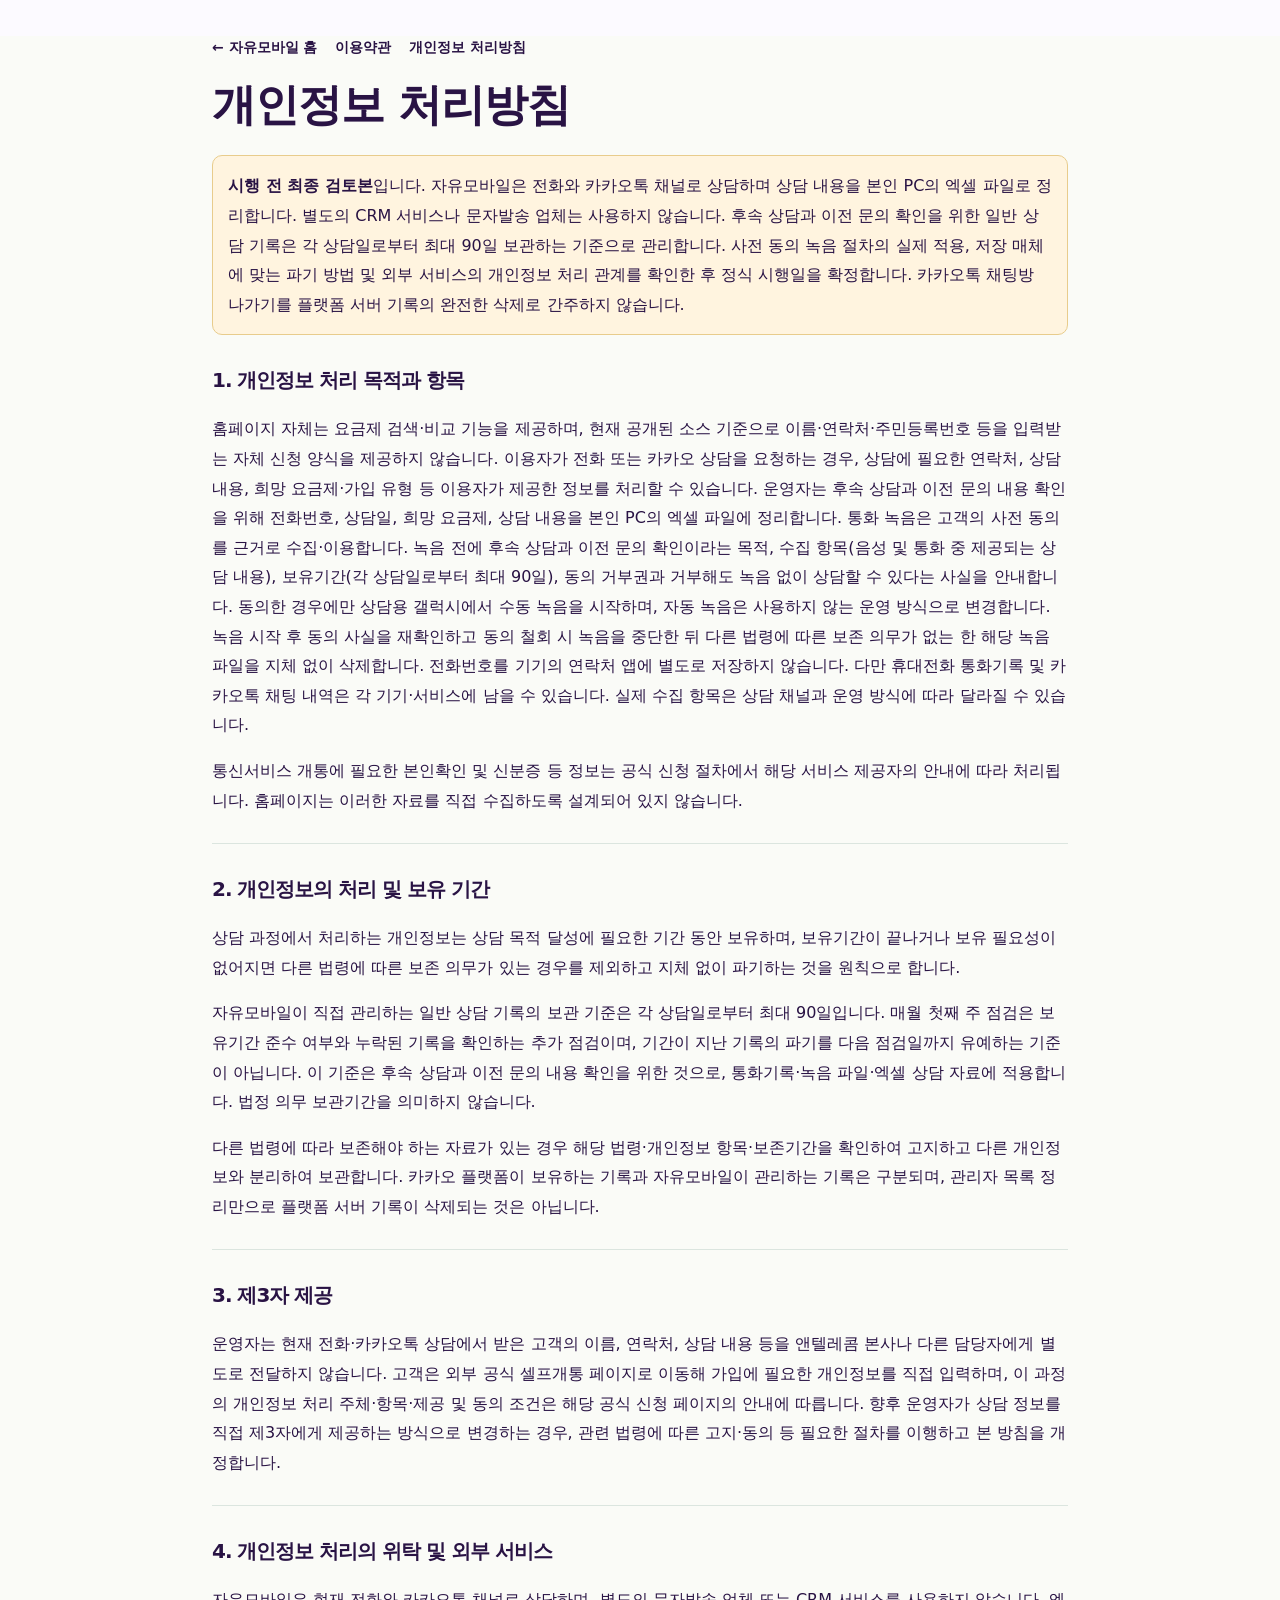
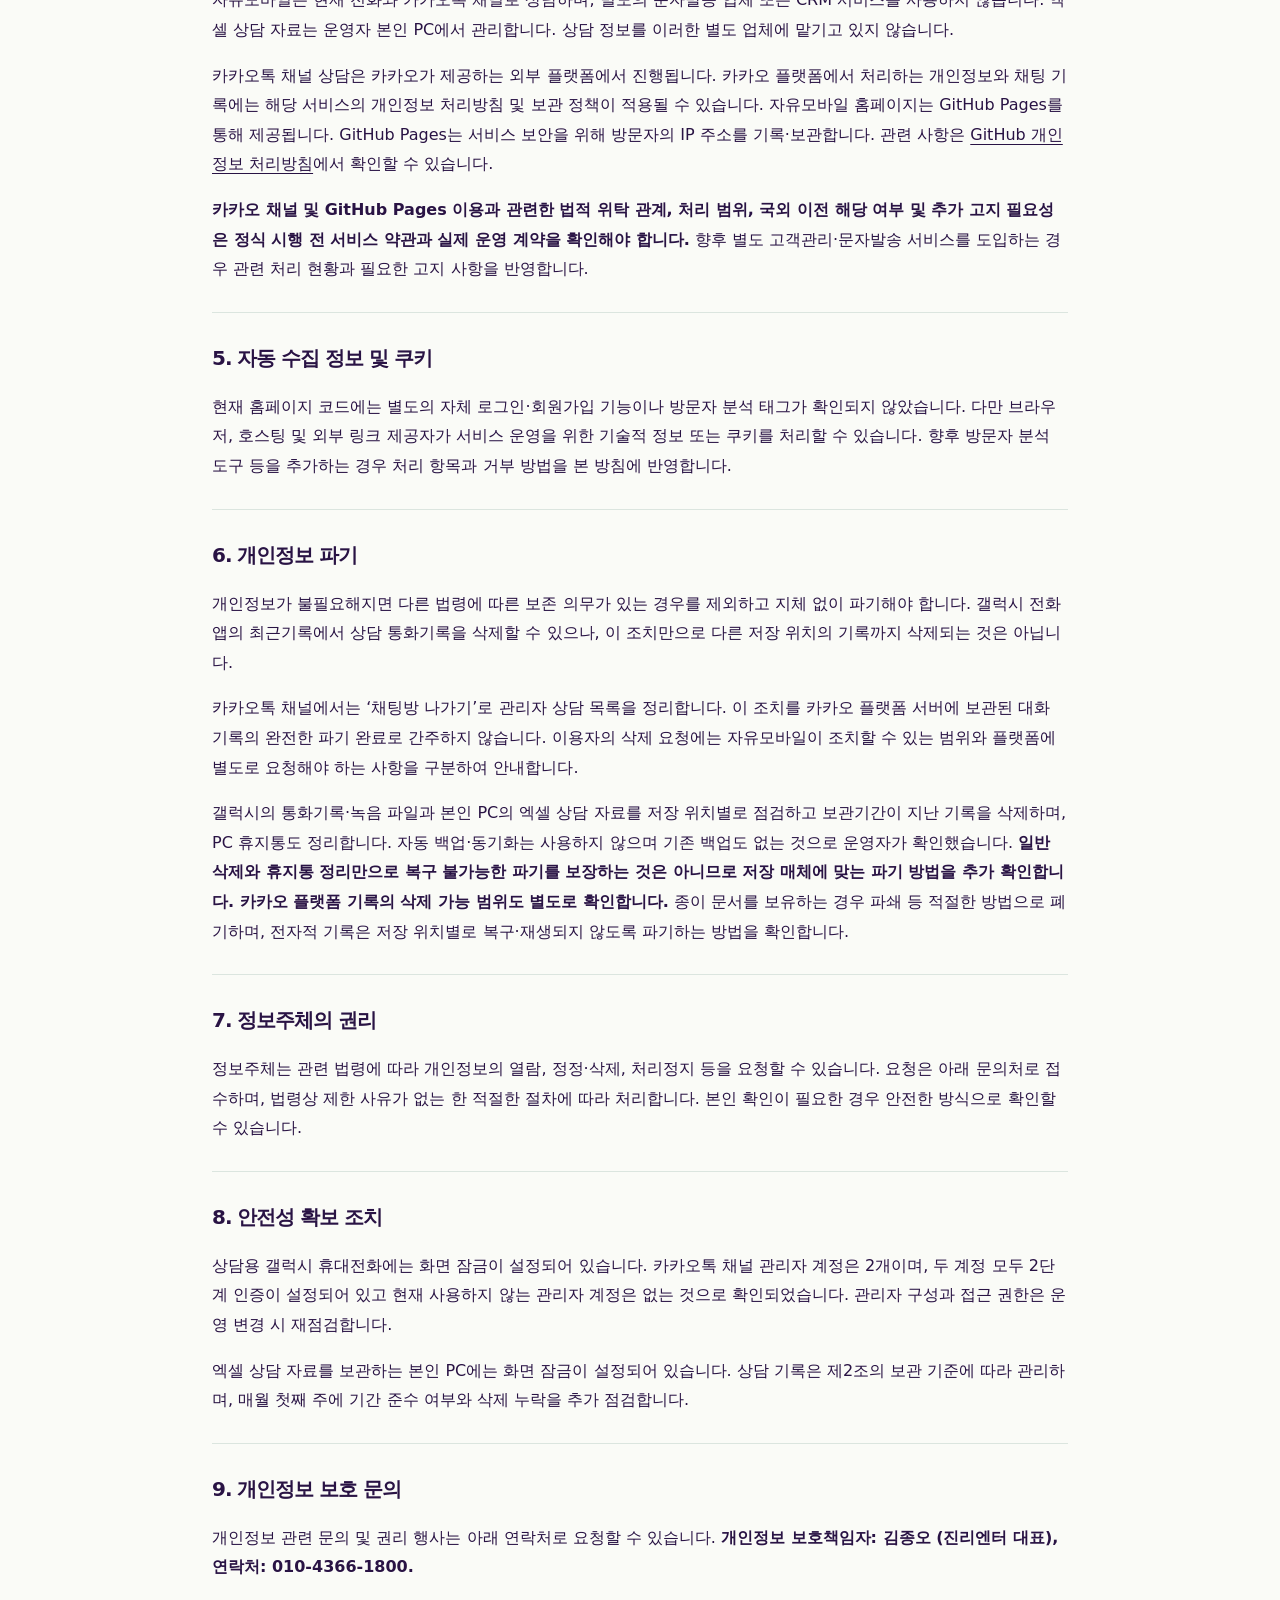
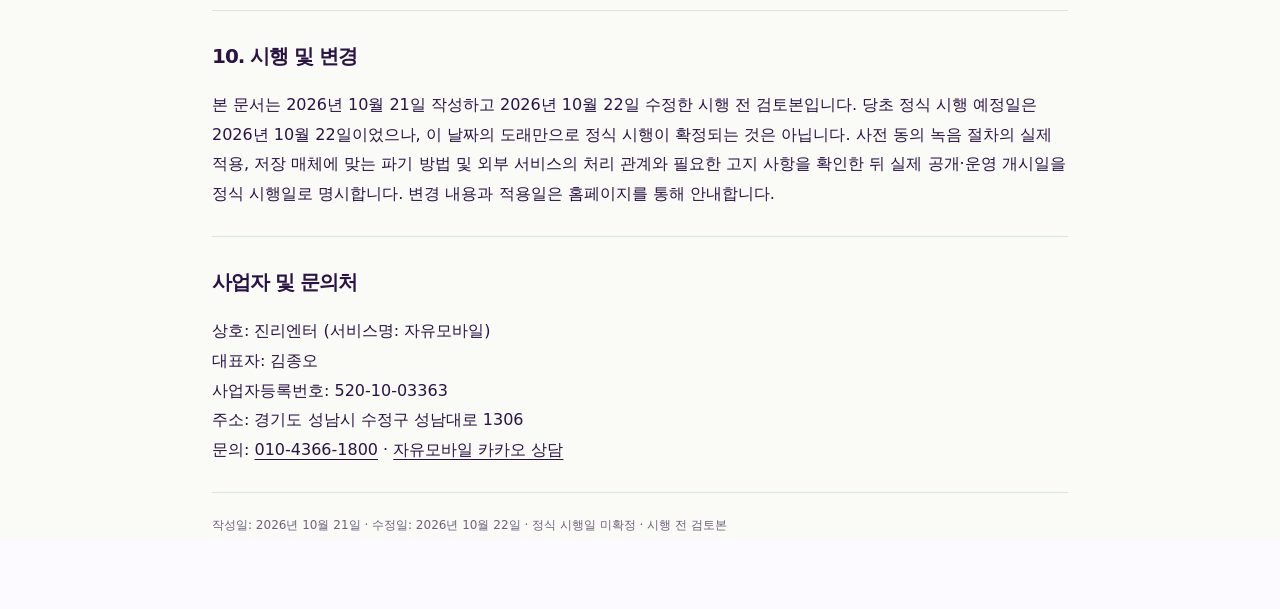
==== commit 3a4f0c9a: "Require prior consent for manual call recording and clarify Kakao chat exit" ====
--- a/privacy.html
+++ b/privacy.html
@@ -1,11 +1,11 @@
-<!doctype html><html lang="ko"><head><meta charset="utf-8"><meta name="viewport" content="width=device-width,initial-scale=1"><meta name="robots" content="noindex,nofollow"><meta name="description" content="자유모바일 홈페이지의 개인정보 처리방침 검토본"><title>개인정보 처리방침 | 자유모바일</title><link rel="stylesheet" href="style.css?v=20261021-legal"><style>body{background:#fafbf7}.legal{max-width:900px;margin:36px auto 70px;padding:0 22px}.legal h1{font-size:clamp(30px,5vw,44px);letter-spacing:-1px}.legal h2{font-size:20px;margin-top:32px}.legal p,.legal li{line-height:1.85}.legal section{border-bottom:1px solid #dbe5df;padding-bottom:12px}.notice{background:#fff4df;border:1px solid #e8cc8c;border-radius:10px;padding:15px}.legal-nav{display:flex;gap:18px;flex-wrap:wrap;margin:20px 0}.legal-nav a{font-weight:700}.legal ul{padding-left:22px}</style></head><body><main class="legal"><nav class="legal-nav"><a href="index.html">← 자유모바일 홈</a><a href="terms.html">이용약관</a><a href="privacy.html">개인정보 처리방침</a></nav><h1>개인정보 처리방침</h1><p class="notice"><strong>시행 전 최종 검토본</strong>입니다. 자유모바일은 전화와 카카오톡 채널로 상담하며 상담 내용을 본인 PC의 엑셀 파일로 정리합니다. 별도의 CRM 서비스나 문자발송 업체는 사용하지 않습니다. 후속 상담과 이전 문의 확인을 위한 일반 상담 기록은 상담 종료일부터 최대 90일 보관하는 기준으로 관리합니다. 녹음 관련 안내·처리 근거, 카카오 기록의 삭제 가능 범위 및 외부 서비스의 개인정보 처리 관계를 확인한 후 정식 시행일을 확정합니다. 카카오톡 채팅방 나가기를 플랫폼 서버 기록의 완전한 삭제로 간주하지 않습니다.</p>
-<section><h2>1. 개인정보 처리 목적과 항목</h2><p>홈페이지 자체는 요금제 검색·비교 기능을 제공하며, 현재 공개된 소스 기준으로 이름·연락처·주민등록번호 등을 입력받는 자체 신청 양식을 제공하지 않습니다. 이용자가 전화 또는 카카오 상담을 요청하는 경우, 상담에 필요한 연락처, 상담 내용, 희망 요금제·가입 유형 등 이용자가 제공한 정보를 처리할 수 있습니다. 운영자는 후속 상담과 이전 문의 내용 확인을 위해 전화번호, 상담일, 희망 요금제, 상담 내용을 본인 PC의 엑셀 파일에 정리합니다. 상담용 갤럭시에서 수동으로 통화를 녹음하며, 녹음 내용에도 상담 과정에서 제공된 개인정보가 포함될 수 있습니다. 전화번호를 기기의 연락처 앱에 별도로 저장하지 않습니다. 다만 휴대전화 통화기록 및 카카오톡 채팅 내역은 각 기기·서비스에 남을 수 있습니다. 실제 수집 항목은 상담 채널과 운영 방식에 따라 달라질 수 있습니다.</p><p>통신서비스 개통에 필요한 본인확인 및 신분증 등 정보는 공식 신청 절차에서 해당 서비스 제공자의 안내에 따라 처리됩니다. 홈페이지는 이러한 자료를 직접 수집하도록 설계되어 있지 않습니다.</p></section>
-<section><h2>2. 개인정보의 처리 및 보유 기간</h2><p>상담 과정에서 처리하는 개인정보는 상담 목적 달성에 필요한 기간 동안 보유하며, 보유기간이 끝나거나 보유 필요성이 없어지면 다른 법령에 따른 보존 의무가 있는 경우를 제외하고 지체 없이 파기하는 것을 원칙으로 합니다.</p><p>자유모바일이 직접 관리하는 일반 상담 기록의 보관 기준은 상담 종료일부터 최대 90일입니다. 매월 첫째 주 점검은 보유기간 준수 여부와 누락된 기록을 확인하는 추가 점검이며, 기간이 지난 기록의 파기를 다음 점검일까지 유예하는 기준이 아닙니다. 이 기준은 후속 상담과 이전 문의 내용 확인을 위한 것으로, 통화기록·녹음 파일·엑셀 상담 자료에 적용합니다. 법정 의무 보관기간을 의미하지 않습니다.</p><p>다른 법령에 따라 보존해야 하는 자료가 있는 경우 해당 법령·개인정보 항목·보존기간을 확인하여 고지하고 다른 개인정보와 분리하여 보관합니다. 카카오 플랫폼이 보유하는 기록과 자유모바일이 관리하는 기록은 구분되며, 관리자 목록 정리만으로 플랫폼 서버 기록이 삭제되는 것은 아닙니다.</p></section>
+<!doctype html><html lang="ko"><head><meta charset="utf-8"><meta name="viewport" content="width=device-width,initial-scale=1"><meta name="robots" content="noindex,nofollow"><meta name="description" content="자유모바일 홈페이지의 개인정보 처리방침 검토본"><title>개인정보 처리방침 | 자유모바일</title><link rel="stylesheet" href="style.css?v=20261021-legal"><style>body{background:#fafbf7}.legal{max-width:900px;margin:36px auto 70px;padding:0 22px}.legal h1{font-size:clamp(30px,5vw,44px);letter-spacing:-1px}.legal h2{font-size:20px;margin-top:32px}.legal p,.legal li{line-height:1.85}.legal section{border-bottom:1px solid #dbe5df;padding-bottom:12px}.notice{background:#fff4df;border:1px solid #e8cc8c;border-radius:10px;padding:15px}.legal-nav{display:flex;gap:18px;flex-wrap:wrap;margin:20px 0}.legal-nav a{font-weight:700}.legal ul{padding-left:22px}</style></head><body><main class="legal"><nav class="legal-nav"><a href="index.html">← 자유모바일 홈</a><a href="terms.html">이용약관</a><a href="privacy.html">개인정보 처리방침</a></nav><h1>개인정보 처리방침</h1><p class="notice"><strong>시행 전 최종 검토본</strong>입니다. 자유모바일은 전화와 카카오톡 채널로 상담하며 상담 내용을 본인 PC의 엑셀 파일로 정리합니다. 별도의 CRM 서비스나 문자발송 업체는 사용하지 않습니다. 후속 상담과 이전 문의 확인을 위한 일반 상담 기록은 각 상담일로부터 최대 90일 보관하는 기준으로 관리합니다. 사전 동의 녹음 절차의 실제 적용, 저장 매체에 맞는 파기 방법 및 외부 서비스의 개인정보 처리 관계를 확인한 후 정식 시행일을 확정합니다. 카카오톡 채팅방 나가기를 플랫폼 서버 기록의 완전한 삭제로 간주하지 않습니다.</p>
+<section><h2>1. 개인정보 처리 목적과 항목</h2><p>홈페이지 자체는 요금제 검색·비교 기능을 제공하며, 현재 공개된 소스 기준으로 이름·연락처·주민등록번호 등을 입력받는 자체 신청 양식을 제공하지 않습니다. 이용자가 전화 또는 카카오 상담을 요청하는 경우, 상담에 필요한 연락처, 상담 내용, 희망 요금제·가입 유형 등 이용자가 제공한 정보를 처리할 수 있습니다. 운영자는 후속 상담과 이전 문의 내용 확인을 위해 전화번호, 상담일, 희망 요금제, 상담 내용을 본인 PC의 엑셀 파일에 정리합니다. 통화 녹음은 고객의 사전 동의를 근거로 수집·이용합니다. 녹음 전에 후속 상담과 이전 문의 확인이라는 목적, 수집 항목(음성 및 통화 중 제공되는 상담 내용), 보유기간(각 상담일로부터 최대 90일), 동의 거부권과 거부해도 녹음 없이 상담할 수 있다는 사실을 안내합니다. 동의한 경우에만 상담용 갤럭시에서 수동 녹음을 시작하며, 자동 녹음은 사용하지 않는 운영 방식으로 변경합니다. 녹음 시작 후 동의 사실을 재확인하고 동의 철회 시 녹음을 중단한 뒤 다른 법령에 따른 보존 의무가 없는 한 해당 녹음 파일을 지체 없이 삭제합니다. 전화번호를 기기의 연락처 앱에 별도로 저장하지 않습니다. 다만 휴대전화 통화기록 및 카카오톡 채팅 내역은 각 기기·서비스에 남을 수 있습니다. 실제 수집 항목은 상담 채널과 운영 방식에 따라 달라질 수 있습니다.</p><p>통신서비스 개통에 필요한 본인확인 및 신분증 등 정보는 공식 신청 절차에서 해당 서비스 제공자의 안내에 따라 처리됩니다. 홈페이지는 이러한 자료를 직접 수집하도록 설계되어 있지 않습니다.</p></section>
+<section><h2>2. 개인정보의 처리 및 보유 기간</h2><p>상담 과정에서 처리하는 개인정보는 상담 목적 달성에 필요한 기간 동안 보유하며, 보유기간이 끝나거나 보유 필요성이 없어지면 다른 법령에 따른 보존 의무가 있는 경우를 제외하고 지체 없이 파기하는 것을 원칙으로 합니다.</p><p>자유모바일이 직접 관리하는 일반 상담 기록의 보관 기준은 각 상담일로부터 최대 90일입니다. 매월 첫째 주 점검은 보유기간 준수 여부와 누락된 기록을 확인하는 추가 점검이며, 기간이 지난 기록의 파기를 다음 점검일까지 유예하는 기준이 아닙니다. 이 기준은 후속 상담과 이전 문의 내용 확인을 위한 것으로, 통화기록·녹음 파일·엑셀 상담 자료에 적용합니다. 법정 의무 보관기간을 의미하지 않습니다.</p><p>다른 법령에 따라 보존해야 하는 자료가 있는 경우 해당 법령·개인정보 항목·보존기간을 확인하여 고지하고 다른 개인정보와 분리하여 보관합니다. 카카오 플랫폼이 보유하는 기록과 자유모바일이 관리하는 기록은 구분되며, 관리자 목록 정리만으로 플랫폼 서버 기록이 삭제되는 것은 아닙니다.</p></section>
 <section><h2>3. 제3자 제공</h2><p>운영자는 현재 전화·카카오톡 상담에서 받은 고객의 이름, 연락처, 상담 내용 등을 앤텔레콤 본사나 다른 담당자에게 별도로 전달하지 않습니다. 고객은 외부 공식 셀프개통 페이지로 이동해 가입에 필요한 개인정보를 직접 입력하며, 이 과정의 개인정보 처리 주체·항목·제공 및 동의 조건은 해당 공식 신청 페이지의 안내에 따릅니다. 향후 운영자가 상담 정보를 직접 제3자에게 제공하는 방식으로 변경하는 경우, 관련 법령에 따른 고지·동의 등 필요한 절차를 이행하고 본 방침을 개정합니다.</p></section>
 <section><h2>4. 개인정보 처리의 위탁 및 외부 서비스</h2><p>자유모바일은 현재 전화와 카카오톡 채널로 상담하며, 별도의 문자발송 업체 또는 CRM 서비스를 사용하지 않습니다. 엑셀 상담 자료는 운영자 본인 PC에서 관리합니다. 상담 정보를 이러한 별도 업체에 맡기고 있지 않습니다.</p><p>카카오톡 채널 상담은 카카오가 제공하는 외부 플랫폼에서 진행됩니다. 카카오 플랫폼에서 처리하는 개인정보와 채팅 기록에는 해당 서비스의 개인정보 처리방침 및 보관 정책이 적용될 수 있습니다. 자유모바일 홈페이지는 GitHub Pages를 통해 제공됩니다. GitHub Pages는 서비스 보안을 위해 방문자의 IP 주소를 기록·보관합니다. 관련 사항은 <a href="https://docs.github.com/en/site-policy/privacy-policies/github-general-privacy-statement" target="_blank" rel="noopener noreferrer">GitHub 개인정보 처리방침</a>에서 확인할 수 있습니다.</p><p><strong>카카오 채널 및 GitHub Pages 이용과 관련한 법적 위탁 관계, 처리 범위, 국외 이전 해당 여부 및 추가 고지 필요성은 정식 시행 전 서비스 약관과 실제 운영 계약을 확인해야 합니다.</strong> 향후 별도 고객관리·문자발송 서비스를 도입하는 경우 관련 처리 현황과 필요한 고지 사항을 반영합니다.</p></section>
 <section><h2>5. 자동 수집 정보 및 쿠키</h2><p>현재 홈페이지 코드에는 별도의 자체 로그인·회원가입 기능이나 방문자 분석 태그가 확인되지 않았습니다. 다만 브라우저, 호스팅 및 외부 링크 제공자가 서비스 운영을 위한 기술적 정보 또는 쿠키를 처리할 수 있습니다. 향후 방문자 분석 도구 등을 추가하는 경우 처리 항목과 거부 방법을 본 방침에 반영합니다.</p></section>
-<section><h2>6. 개인정보 파기</h2><p>개인정보가 불필요해지면 다른 법령에 따른 보존 의무가 있는 경우를 제외하고 지체 없이 파기해야 합니다. 갤럭시 전화 앱의 최근기록에서 상담 통화기록을 삭제할 수 있으나, 이 조치만으로 다른 저장 위치의 기록까지 삭제되는 것은 아닙니다.</p><p>카카오톡 채널의 채팅방 나가기는 개인정보의 완전한 파기 완료로 간주하지 않습니다. 이용자의 삭제 요청에는 자유모바일이 조치할 수 있는 범위와 플랫폼에 별도로 요청해야 하는 사항을 구분하여 안내합니다.</p><p>갤럭시의 통화기록·녹음 파일과 본인 PC의 엑셀 상담 자료를 저장 위치별로 점검하고 보관기간이 지난 기록을 삭제하며, PC 휴지통도 정리합니다. 자동 백업·동기화는 사용하지 않으며 기존 백업도 없는 것으로 운영자가 확인했습니다. <strong>일반 삭제와 휴지통 정리만으로 복구 불가능한 파기를 보장하는 것은 아니므로 저장 매체에 맞는 파기 방법을 추가 확인합니다. 카카오 플랫폼 기록의 삭제 가능 범위도 별도로 확인합니다.</strong> 종이 문서를 보유하는 경우 파쇄 등 적절한 방법으로 폐기하며, 전자적 기록은 저장 위치별로 복구·재생되지 않도록 파기하는 방법을 확인합니다.</p></section>
+<section><h2>6. 개인정보 파기</h2><p>개인정보가 불필요해지면 다른 법령에 따른 보존 의무가 있는 경우를 제외하고 지체 없이 파기해야 합니다. 갤럭시 전화 앱의 최근기록에서 상담 통화기록을 삭제할 수 있으나, 이 조치만으로 다른 저장 위치의 기록까지 삭제되는 것은 아닙니다.</p><p>카카오톡 채널에서는 ‘채팅방 나가기’로 관리자 상담 목록을 정리합니다. 이 조치를 카카오 플랫폼 서버에 보관된 대화 기록의 완전한 파기 완료로 간주하지 않습니다. 이용자의 삭제 요청에는 자유모바일이 조치할 수 있는 범위와 플랫폼에 별도로 요청해야 하는 사항을 구분하여 안내합니다.</p><p>갤럭시의 통화기록·녹음 파일과 본인 PC의 엑셀 상담 자료를 저장 위치별로 점검하고 보관기간이 지난 기록을 삭제하며, PC 휴지통도 정리합니다. 자동 백업·동기화는 사용하지 않으며 기존 백업도 없는 것으로 운영자가 확인했습니다. <strong>일반 삭제와 휴지통 정리만으로 복구 불가능한 파기를 보장하는 것은 아니므로 저장 매체에 맞는 파기 방법을 추가 확인합니다. 카카오 플랫폼 기록의 삭제 가능 범위도 별도로 확인합니다.</strong> 종이 문서를 보유하는 경우 파쇄 등 적절한 방법으로 폐기하며, 전자적 기록은 저장 위치별로 복구·재생되지 않도록 파기하는 방법을 확인합니다.</p></section>
 <section><h2>7. 정보주체의 권리</h2><p>정보주체는 관련 법령에 따라 개인정보의 열람, 정정·삭제, 처리정지 등을 요청할 수 있습니다. 요청은 아래 문의처로 접수하며, 법령상 제한 사유가 없는 한 적절한 절차에 따라 처리합니다. 본인 확인이 필요한 경우 안전한 방식으로 확인할 수 있습니다.</p></section>
 <section><h2>8. 안전성 확보 조치</h2><p>상담용 갤럭시 휴대전화에는 화면 잠금이 설정되어 있습니다. 카카오톡 채널 관리자 계정은 2개이며, 두 계정 모두 2단계 인증이 설정되어 있고 현재 사용하지 않는 관리자 계정은 없는 것으로 확인되었습니다. 관리자 구성과 접근 권한은 운영 변경 시 재점검합니다.</p><p>엑셀 상담 자료를 보관하는 본인 PC에는 화면 잠금이 설정되어 있습니다. 상담 기록은 제2조의 보관 기준에 따라 관리하며, 매월 첫째 주에 기간 준수 여부와 삭제 누락을 추가 점검합니다.</p></section>
 <section><h2>9. 개인정보 보호 문의</h2><p>개인정보 관련 문의 및 권리 행사는 아래 연락처로 요청할 수 있습니다. <strong>개인정보 보호책임자: 김종오 (진리엔터 대표), 연락처: 010-4366-1800.</strong></p></section>
-<section><h2>10. 시행 및 변경</h2><p>본 문서는 2026년 10월 21일 작성하고 2026년 10월 22일 수정한 시행 전 검토본입니다. 당초 정식 시행 예정일은 2026년 10월 22일이었으나, 이 날짜의 도래만으로 정식 시행이 확정되는 것은 아닙니다. 녹음의 안내·처리 근거, 저장 매체에 맞는 파기 방법, 카카오 기록의 삭제 가능 범위 및 외부 서비스의 처리 관계와 필요한 고지 사항을 확인한 뒤 실제 공개·운영 개시일을 정식 시행일로 명시합니다. 변경 내용과 적용일은 홈페이지를 통해 안내합니다.</p></section><section><h2>사업자 및 문의처</h2><p>상호: 진리엔터 (서비스명: 자유모바일)<br>대표자: 김종오<br>사업자등록번호: 520-10-03363<br>주소: 경기도 성남시 수정구 성남대로 1306<br>문의: <a href="tel:01043661800">010-4366-1800</a> · <a href="https://pf.kakao.com/_uWxamX/chat" target="_blank" rel="noopener noreferrer">자유모바일 카카오 상담</a></p></section><p><small>작성일: 2026년 10월 21일 · 수정일: 2026년 10월 22일 · 정식 시행일 미확정 · 시행 전 검토본</small></p></main></body></html>+<section><h2>10. 시행 및 변경</h2><p>본 문서는 2026년 10월 21일 작성하고 2026년 10월 22일 수정한 시행 전 검토본입니다. 당초 정식 시행 예정일은 2026년 10월 22일이었으나, 이 날짜의 도래만으로 정식 시행이 확정되는 것은 아닙니다. 사전 동의 녹음 절차의 실제 적용, 저장 매체에 맞는 파기 방법 및 외부 서비스의 처리 관계와 필요한 고지 사항을 확인한 뒤 실제 공개·운영 개시일을 정식 시행일로 명시합니다. 변경 내용과 적용일은 홈페이지를 통해 안내합니다.</p></section><section><h2>사업자 및 문의처</h2><p>상호: 진리엔터 (서비스명: 자유모바일)<br>대표자: 김종오<br>사업자등록번호: 520-10-03363<br>주소: 경기도 성남시 수정구 성남대로 1306<br>문의: <a href="tel:01043661800">010-4366-1800</a> · <a href="https://pf.kakao.com/_uWxamX/chat" target="_blank" rel="noopener noreferrer">자유모바일 카카오 상담</a></p></section><p><small>작성일: 2026년 10월 21일 · 수정일: 2026년 10월 22일 · 정식 시행일 미확정 · 시행 전 검토본</small></p></main></body></html>
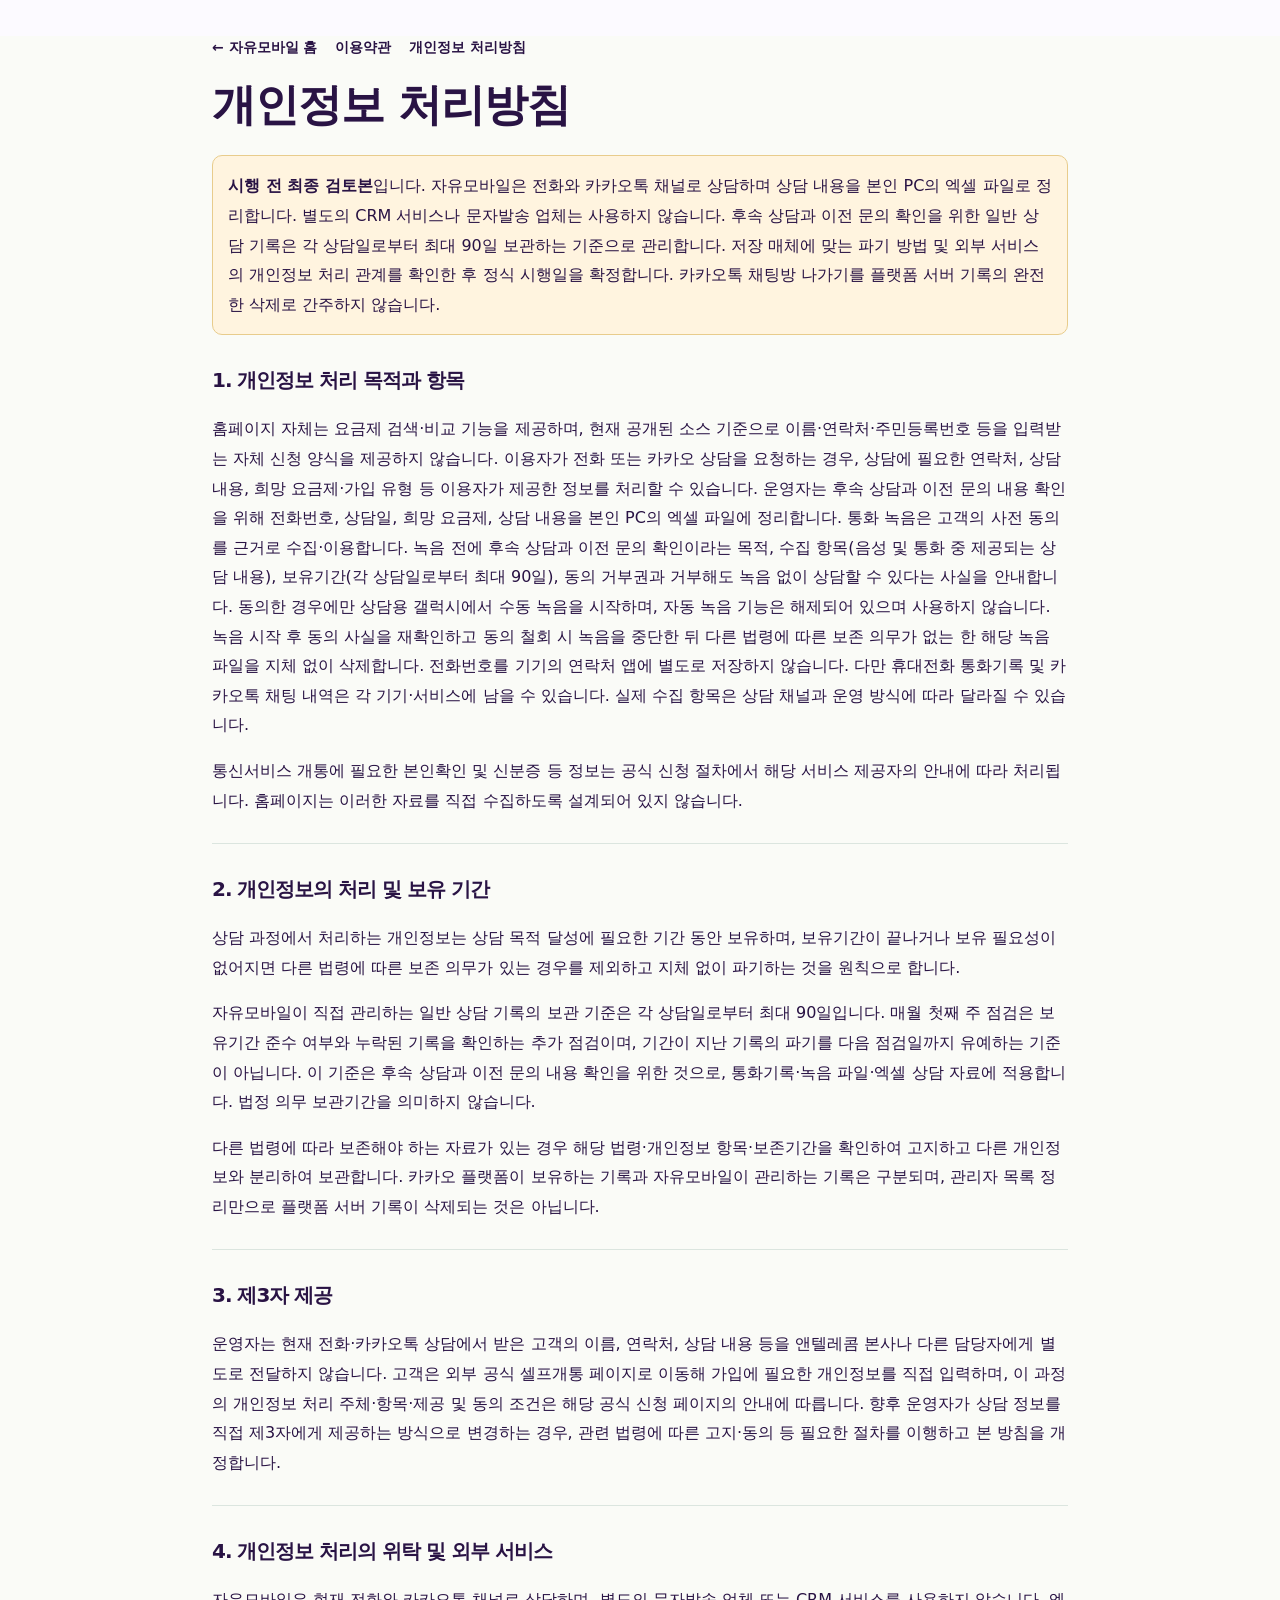
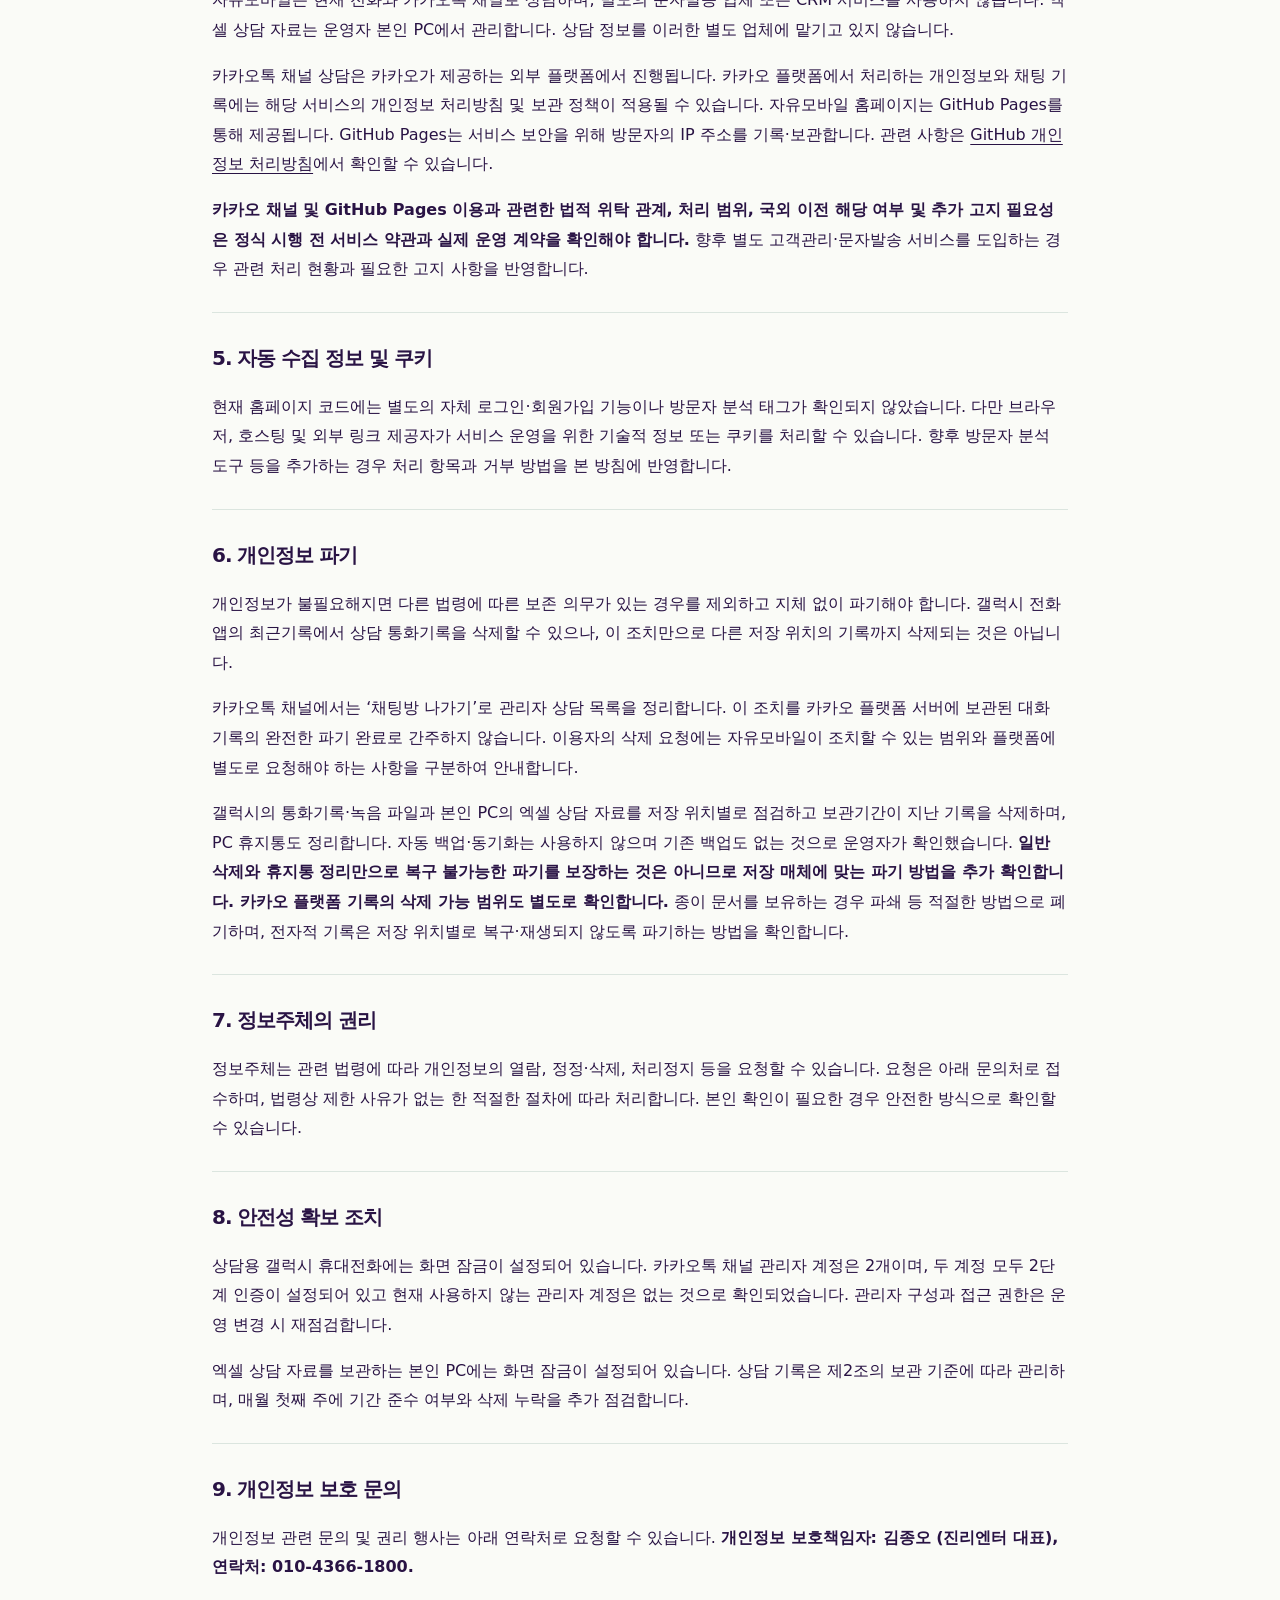
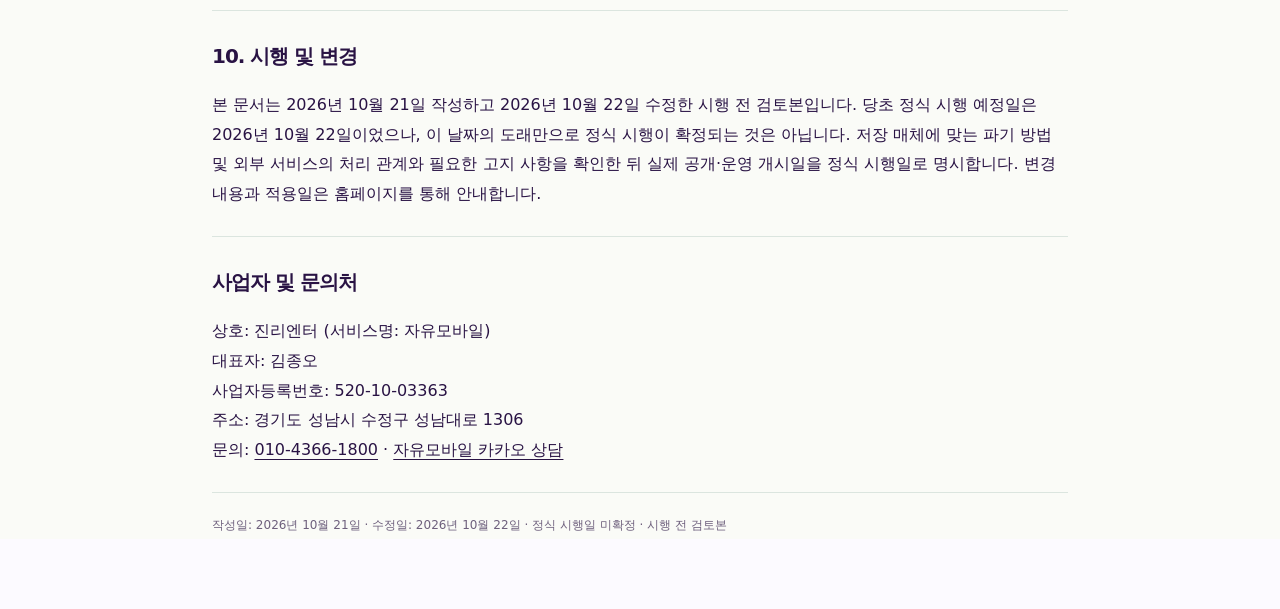
==== commit 3d9c7d04: "Confirm automatic recording disabled before publishing privacy update" ====
--- a/privacy.html
+++ b/privacy.html
@@ -1,5 +1,5 @@
-<!doctype html><html lang="ko"><head><meta charset="utf-8"><meta name="viewport" content="width=device-width,initial-scale=1"><meta name="robots" content="noindex,nofollow"><meta name="description" content="자유모바일 홈페이지의 개인정보 처리방침 검토본"><title>개인정보 처리방침 | 자유모바일</title><link rel="stylesheet" href="style.css?v=20261021-legal"><style>body{background:#fafbf7}.legal{max-width:900px;margin:36px auto 70px;padding:0 22px}.legal h1{font-size:clamp(30px,5vw,44px);letter-spacing:-1px}.legal h2{font-size:20px;margin-top:32px}.legal p,.legal li{line-height:1.85}.legal section{border-bottom:1px solid #dbe5df;padding-bottom:12px}.notice{background:#fff4df;border:1px solid #e8cc8c;border-radius:10px;padding:15px}.legal-nav{display:flex;gap:18px;flex-wrap:wrap;margin:20px 0}.legal-nav a{font-weight:700}.legal ul{padding-left:22px}</style></head><body><main class="legal"><nav class="legal-nav"><a href="index.html">← 자유모바일 홈</a><a href="terms.html">이용약관</a><a href="privacy.html">개인정보 처리방침</a></nav><h1>개인정보 처리방침</h1><p class="notice"><strong>시행 전 최종 검토본</strong>입니다. 자유모바일은 전화와 카카오톡 채널로 상담하며 상담 내용을 본인 PC의 엑셀 파일로 정리합니다. 별도의 CRM 서비스나 문자발송 업체는 사용하지 않습니다. 후속 상담과 이전 문의 확인을 위한 일반 상담 기록은 각 상담일로부터 최대 90일 보관하는 기준으로 관리합니다. 사전 동의 녹음 절차의 실제 적용, 저장 매체에 맞는 파기 방법 및 외부 서비스의 개인정보 처리 관계를 확인한 후 정식 시행일을 확정합니다. 카카오톡 채팅방 나가기를 플랫폼 서버 기록의 완전한 삭제로 간주하지 않습니다.</p>
-<section><h2>1. 개인정보 처리 목적과 항목</h2><p>홈페이지 자체는 요금제 검색·비교 기능을 제공하며, 현재 공개된 소스 기준으로 이름·연락처·주민등록번호 등을 입력받는 자체 신청 양식을 제공하지 않습니다. 이용자가 전화 또는 카카오 상담을 요청하는 경우, 상담에 필요한 연락처, 상담 내용, 희망 요금제·가입 유형 등 이용자가 제공한 정보를 처리할 수 있습니다. 운영자는 후속 상담과 이전 문의 내용 확인을 위해 전화번호, 상담일, 희망 요금제, 상담 내용을 본인 PC의 엑셀 파일에 정리합니다. 통화 녹음은 고객의 사전 동의를 근거로 수집·이용합니다. 녹음 전에 후속 상담과 이전 문의 확인이라는 목적, 수집 항목(음성 및 통화 중 제공되는 상담 내용), 보유기간(각 상담일로부터 최대 90일), 동의 거부권과 거부해도 녹음 없이 상담할 수 있다는 사실을 안내합니다. 동의한 경우에만 상담용 갤럭시에서 수동 녹음을 시작하며, 자동 녹음은 사용하지 않는 운영 방식으로 변경합니다. 녹음 시작 후 동의 사실을 재확인하고 동의 철회 시 녹음을 중단한 뒤 다른 법령에 따른 보존 의무가 없는 한 해당 녹음 파일을 지체 없이 삭제합니다. 전화번호를 기기의 연락처 앱에 별도로 저장하지 않습니다. 다만 휴대전화 통화기록 및 카카오톡 채팅 내역은 각 기기·서비스에 남을 수 있습니다. 실제 수집 항목은 상담 채널과 운영 방식에 따라 달라질 수 있습니다.</p><p>통신서비스 개통에 필요한 본인확인 및 신분증 등 정보는 공식 신청 절차에서 해당 서비스 제공자의 안내에 따라 처리됩니다. 홈페이지는 이러한 자료를 직접 수집하도록 설계되어 있지 않습니다.</p></section>
+<!doctype html><html lang="ko"><head><meta charset="utf-8"><meta name="viewport" content="width=device-width,initial-scale=1"><meta name="robots" content="noindex,nofollow"><meta name="description" content="자유모바일 홈페이지의 개인정보 처리방침 검토본"><title>개인정보 처리방침 | 자유모바일</title><link rel="stylesheet" href="style.css?v=20261021-legal"><style>body{background:#fafbf7}.legal{max-width:900px;margin:36px auto 70px;padding:0 22px}.legal h1{font-size:clamp(30px,5vw,44px);letter-spacing:-1px}.legal h2{font-size:20px;margin-top:32px}.legal p,.legal li{line-height:1.85}.legal section{border-bottom:1px solid #dbe5df;padding-bottom:12px}.notice{background:#fff4df;border:1px solid #e8cc8c;border-radius:10px;padding:15px}.legal-nav{display:flex;gap:18px;flex-wrap:wrap;margin:20px 0}.legal-nav a{font-weight:700}.legal ul{padding-left:22px}</style></head><body><main class="legal"><nav class="legal-nav"><a href="index.html">← 자유모바일 홈</a><a href="terms.html">이용약관</a><a href="privacy.html">개인정보 처리방침</a></nav><h1>개인정보 처리방침</h1><p class="notice"><strong>시행 전 최종 검토본</strong>입니다. 자유모바일은 전화와 카카오톡 채널로 상담하며 상담 내용을 본인 PC의 엑셀 파일로 정리합니다. 별도의 CRM 서비스나 문자발송 업체는 사용하지 않습니다. 후속 상담과 이전 문의 확인을 위한 일반 상담 기록은 각 상담일로부터 최대 90일 보관하는 기준으로 관리합니다. 저장 매체에 맞는 파기 방법 및 외부 서비스의 개인정보 처리 관계를 확인한 후 정식 시행일을 확정합니다. 카카오톡 채팅방 나가기를 플랫폼 서버 기록의 완전한 삭제로 간주하지 않습니다.</p>
+<section><h2>1. 개인정보 처리 목적과 항목</h2><p>홈페이지 자체는 요금제 검색·비교 기능을 제공하며, 현재 공개된 소스 기준으로 이름·연락처·주민등록번호 등을 입력받는 자체 신청 양식을 제공하지 않습니다. 이용자가 전화 또는 카카오 상담을 요청하는 경우, 상담에 필요한 연락처, 상담 내용, 희망 요금제·가입 유형 등 이용자가 제공한 정보를 처리할 수 있습니다. 운영자는 후속 상담과 이전 문의 내용 확인을 위해 전화번호, 상담일, 희망 요금제, 상담 내용을 본인 PC의 엑셀 파일에 정리합니다. 통화 녹음은 고객의 사전 동의를 근거로 수집·이용합니다. 녹음 전에 후속 상담과 이전 문의 확인이라는 목적, 수집 항목(음성 및 통화 중 제공되는 상담 내용), 보유기간(각 상담일로부터 최대 90일), 동의 거부권과 거부해도 녹음 없이 상담할 수 있다는 사실을 안내합니다. 동의한 경우에만 상담용 갤럭시에서 수동 녹음을 시작하며, 자동 녹음 기능은 해제되어 있으며 사용하지 않습니다. 녹음 시작 후 동의 사실을 재확인하고 동의 철회 시 녹음을 중단한 뒤 다른 법령에 따른 보존 의무가 없는 한 해당 녹음 파일을 지체 없이 삭제합니다. 전화번호를 기기의 연락처 앱에 별도로 저장하지 않습니다. 다만 휴대전화 통화기록 및 카카오톡 채팅 내역은 각 기기·서비스에 남을 수 있습니다. 실제 수집 항목은 상담 채널과 운영 방식에 따라 달라질 수 있습니다.</p><p>통신서비스 개통에 필요한 본인확인 및 신분증 등 정보는 공식 신청 절차에서 해당 서비스 제공자의 안내에 따라 처리됩니다. 홈페이지는 이러한 자료를 직접 수집하도록 설계되어 있지 않습니다.</p></section>
 <section><h2>2. 개인정보의 처리 및 보유 기간</h2><p>상담 과정에서 처리하는 개인정보는 상담 목적 달성에 필요한 기간 동안 보유하며, 보유기간이 끝나거나 보유 필요성이 없어지면 다른 법령에 따른 보존 의무가 있는 경우를 제외하고 지체 없이 파기하는 것을 원칙으로 합니다.</p><p>자유모바일이 직접 관리하는 일반 상담 기록의 보관 기준은 각 상담일로부터 최대 90일입니다. 매월 첫째 주 점검은 보유기간 준수 여부와 누락된 기록을 확인하는 추가 점검이며, 기간이 지난 기록의 파기를 다음 점검일까지 유예하는 기준이 아닙니다. 이 기준은 후속 상담과 이전 문의 내용 확인을 위한 것으로, 통화기록·녹음 파일·엑셀 상담 자료에 적용합니다. 법정 의무 보관기간을 의미하지 않습니다.</p><p>다른 법령에 따라 보존해야 하는 자료가 있는 경우 해당 법령·개인정보 항목·보존기간을 확인하여 고지하고 다른 개인정보와 분리하여 보관합니다. 카카오 플랫폼이 보유하는 기록과 자유모바일이 관리하는 기록은 구분되며, 관리자 목록 정리만으로 플랫폼 서버 기록이 삭제되는 것은 아닙니다.</p></section>
 <section><h2>3. 제3자 제공</h2><p>운영자는 현재 전화·카카오톡 상담에서 받은 고객의 이름, 연락처, 상담 내용 등을 앤텔레콤 본사나 다른 담당자에게 별도로 전달하지 않습니다. 고객은 외부 공식 셀프개통 페이지로 이동해 가입에 필요한 개인정보를 직접 입력하며, 이 과정의 개인정보 처리 주체·항목·제공 및 동의 조건은 해당 공식 신청 페이지의 안내에 따릅니다. 향후 운영자가 상담 정보를 직접 제3자에게 제공하는 방식으로 변경하는 경우, 관련 법령에 따른 고지·동의 등 필요한 절차를 이행하고 본 방침을 개정합니다.</p></section>
 <section><h2>4. 개인정보 처리의 위탁 및 외부 서비스</h2><p>자유모바일은 현재 전화와 카카오톡 채널로 상담하며, 별도의 문자발송 업체 또는 CRM 서비스를 사용하지 않습니다. 엑셀 상담 자료는 운영자 본인 PC에서 관리합니다. 상담 정보를 이러한 별도 업체에 맡기고 있지 않습니다.</p><p>카카오톡 채널 상담은 카카오가 제공하는 외부 플랫폼에서 진행됩니다. 카카오 플랫폼에서 처리하는 개인정보와 채팅 기록에는 해당 서비스의 개인정보 처리방침 및 보관 정책이 적용될 수 있습니다. 자유모바일 홈페이지는 GitHub Pages를 통해 제공됩니다. GitHub Pages는 서비스 보안을 위해 방문자의 IP 주소를 기록·보관합니다. 관련 사항은 <a href="https://docs.github.com/en/site-policy/privacy-policies/github-general-privacy-statement" target="_blank" rel="noopener noreferrer">GitHub 개인정보 처리방침</a>에서 확인할 수 있습니다.</p><p><strong>카카오 채널 및 GitHub Pages 이용과 관련한 법적 위탁 관계, 처리 범위, 국외 이전 해당 여부 및 추가 고지 필요성은 정식 시행 전 서비스 약관과 실제 운영 계약을 확인해야 합니다.</strong> 향후 별도 고객관리·문자발송 서비스를 도입하는 경우 관련 처리 현황과 필요한 고지 사항을 반영합니다.</p></section>
@@ -8,4 +8,4 @@
 <section><h2>7. 정보주체의 권리</h2><p>정보주체는 관련 법령에 따라 개인정보의 열람, 정정·삭제, 처리정지 등을 요청할 수 있습니다. 요청은 아래 문의처로 접수하며, 법령상 제한 사유가 없는 한 적절한 절차에 따라 처리합니다. 본인 확인이 필요한 경우 안전한 방식으로 확인할 수 있습니다.</p></section>
 <section><h2>8. 안전성 확보 조치</h2><p>상담용 갤럭시 휴대전화에는 화면 잠금이 설정되어 있습니다. 카카오톡 채널 관리자 계정은 2개이며, 두 계정 모두 2단계 인증이 설정되어 있고 현재 사용하지 않는 관리자 계정은 없는 것으로 확인되었습니다. 관리자 구성과 접근 권한은 운영 변경 시 재점검합니다.</p><p>엑셀 상담 자료를 보관하는 본인 PC에는 화면 잠금이 설정되어 있습니다. 상담 기록은 제2조의 보관 기준에 따라 관리하며, 매월 첫째 주에 기간 준수 여부와 삭제 누락을 추가 점검합니다.</p></section>
 <section><h2>9. 개인정보 보호 문의</h2><p>개인정보 관련 문의 및 권리 행사는 아래 연락처로 요청할 수 있습니다. <strong>개인정보 보호책임자: 김종오 (진리엔터 대표), 연락처: 010-4366-1800.</strong></p></section>
-<section><h2>10. 시행 및 변경</h2><p>본 문서는 2026년 10월 21일 작성하고 2026년 10월 22일 수정한 시행 전 검토본입니다. 당초 정식 시행 예정일은 2026년 10월 22일이었으나, 이 날짜의 도래만으로 정식 시행이 확정되는 것은 아닙니다. 사전 동의 녹음 절차의 실제 적용, 저장 매체에 맞는 파기 방법 및 외부 서비스의 처리 관계와 필요한 고지 사항을 확인한 뒤 실제 공개·운영 개시일을 정식 시행일로 명시합니다. 변경 내용과 적용일은 홈페이지를 통해 안내합니다.</p></section><section><h2>사업자 및 문의처</h2><p>상호: 진리엔터 (서비스명: 자유모바일)<br>대표자: 김종오<br>사업자등록번호: 520-10-03363<br>주소: 경기도 성남시 수정구 성남대로 1306<br>문의: <a href="tel:01043661800">010-4366-1800</a> · <a href="https://pf.kakao.com/_uWxamX/chat" target="_blank" rel="noopener noreferrer">자유모바일 카카오 상담</a></p></section><p><small>작성일: 2026년 10월 21일 · 수정일: 2026년 10월 22일 · 정식 시행일 미확정 · 시행 전 검토본</small></p></main></body></html>+<section><h2>10. 시행 및 변경</h2><p>본 문서는 2026년 10월 21일 작성하고 2026년 10월 22일 수정한 시행 전 검토본입니다. 당초 정식 시행 예정일은 2026년 10월 22일이었으나, 이 날짜의 도래만으로 정식 시행이 확정되는 것은 아닙니다. 저장 매체에 맞는 파기 방법 및 외부 서비스의 처리 관계와 필요한 고지 사항을 확인한 뒤 실제 공개·운영 개시일을 정식 시행일로 명시합니다. 변경 내용과 적용일은 홈페이지를 통해 안내합니다.</p></section><section><h2>사업자 및 문의처</h2><p>상호: 진리엔터 (서비스명: 자유모바일)<br>대표자: 김종오<br>사업자등록번호: 520-10-03363<br>주소: 경기도 성남시 수정구 성남대로 1306<br>문의: <a href="tel:01043661800">010-4366-1800</a> · <a href="https://pf.kakao.com/_uWxamX/chat" target="_blank" rel="noopener noreferrer">자유모바일 카카오 상담</a></p></section><p><small>작성일: 2026년 10월 21일 · 수정일: 2026년 10월 22일 · 정식 시행일 미확정 · 시행 전 검토본</small></p></main></body></html>
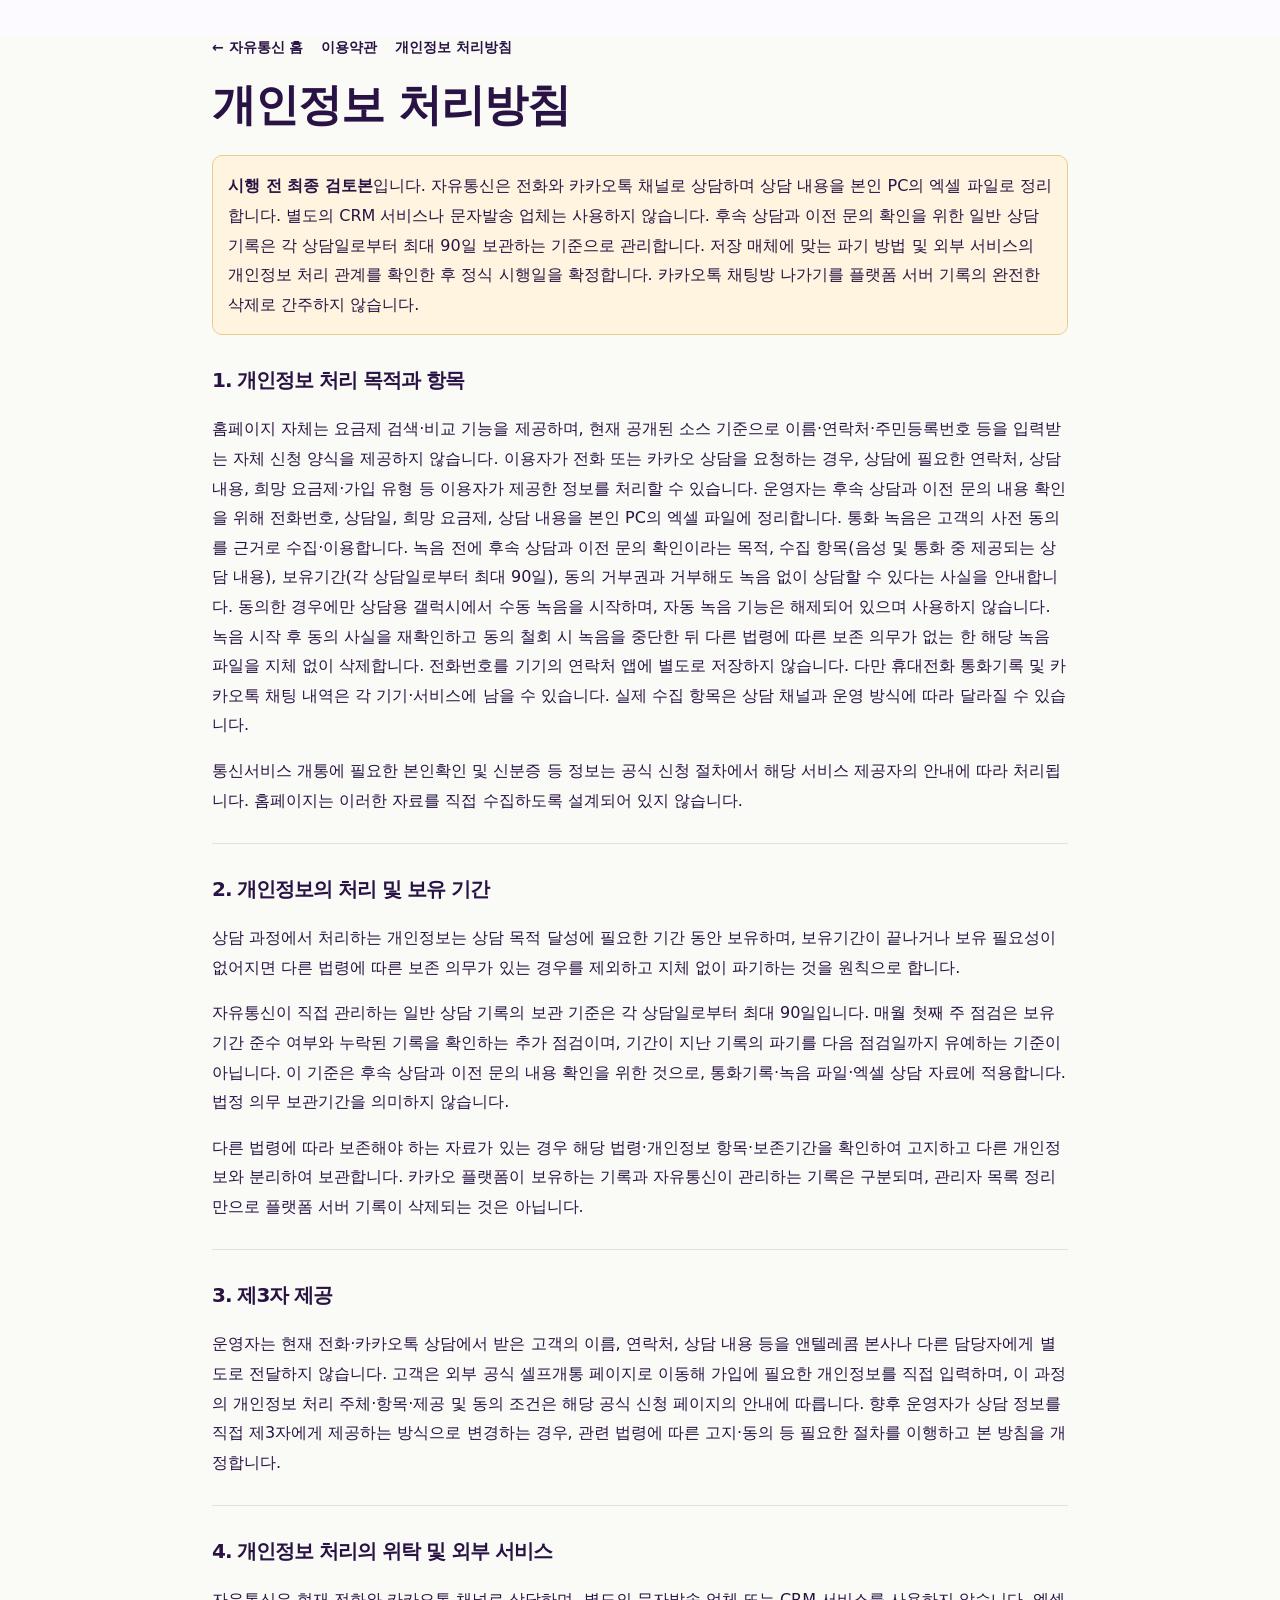
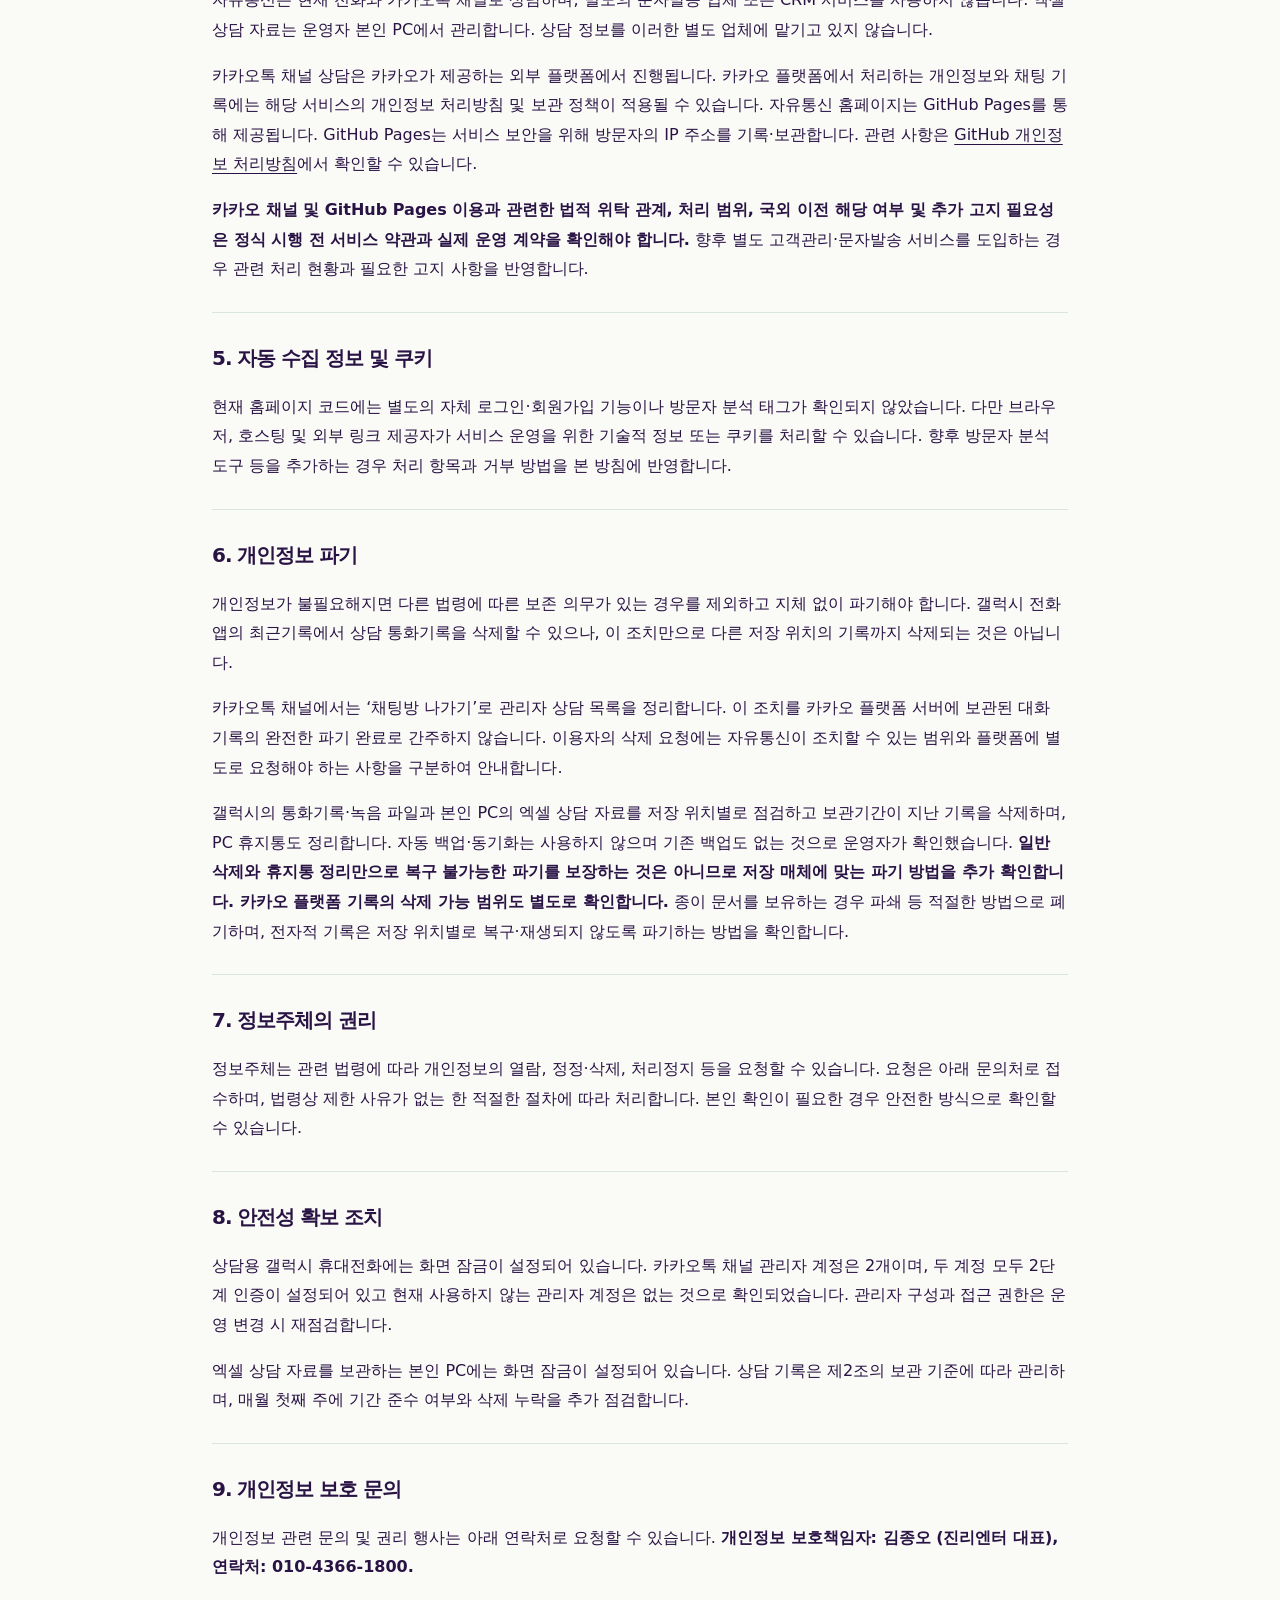
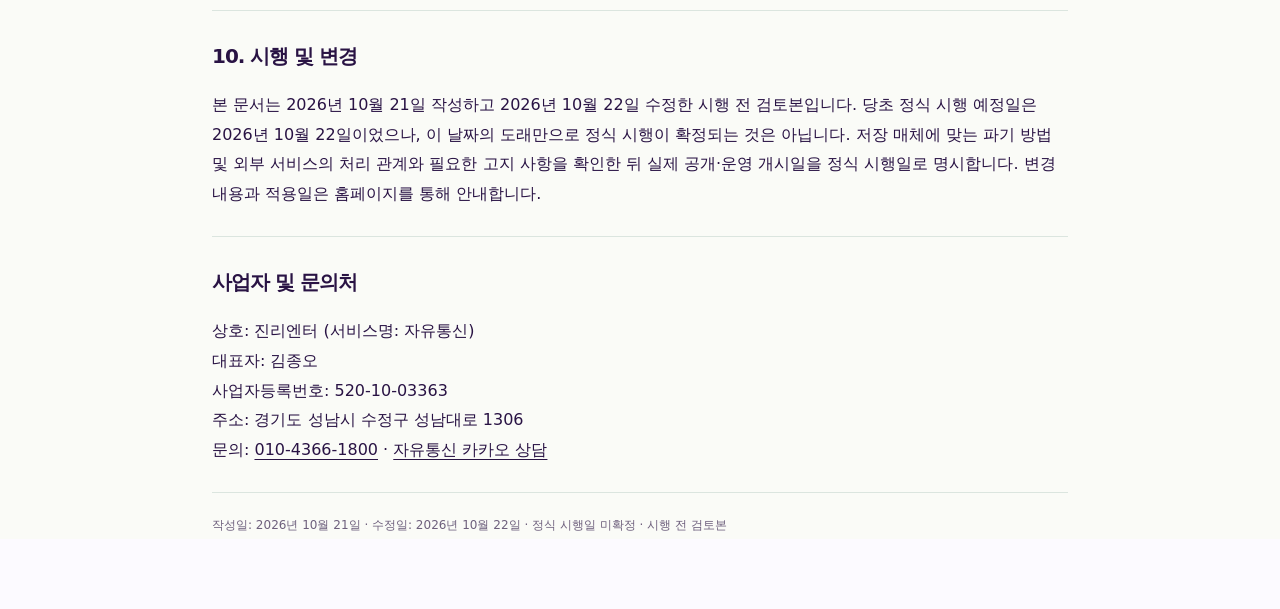
==== commit 55de0c43: "Rename Korean postpaid brand to 자유통신; preserve URLs" ====
--- a/privacy.html
+++ b/privacy.html
@@ -1,11 +1,11 @@
-<!doctype html><html lang="ko"><head><meta charset="utf-8"><meta name="viewport" content="width=device-width,initial-scale=1"><meta name="robots" content="noindex,nofollow"><meta name="description" content="자유모바일 홈페이지의 개인정보 처리방침 검토본"><title>개인정보 처리방침 | 자유모바일</title><link rel="stylesheet" href="style.css?v=20261021-legal"><style>body{background:#fafbf7}.legal{max-width:900px;margin:36px auto 70px;padding:0 22px}.legal h1{font-size:clamp(30px,5vw,44px);letter-spacing:-1px}.legal h2{font-size:20px;margin-top:32px}.legal p,.legal li{line-height:1.85}.legal section{border-bottom:1px solid #dbe5df;padding-bottom:12px}.notice{background:#fff4df;border:1px solid #e8cc8c;border-radius:10px;padding:15px}.legal-nav{display:flex;gap:18px;flex-wrap:wrap;margin:20px 0}.legal-nav a{font-weight:700}.legal ul{padding-left:22px}</style></head><body><main class="legal"><nav class="legal-nav"><a href="index.html">← 자유모바일 홈</a><a href="terms.html">이용약관</a><a href="privacy.html">개인정보 처리방침</a></nav><h1>개인정보 처리방침</h1><p class="notice"><strong>시행 전 최종 검토본</strong>입니다. 자유모바일은 전화와 카카오톡 채널로 상담하며 상담 내용을 본인 PC의 엑셀 파일로 정리합니다. 별도의 CRM 서비스나 문자발송 업체는 사용하지 않습니다. 후속 상담과 이전 문의 확인을 위한 일반 상담 기록은 각 상담일로부터 최대 90일 보관하는 기준으로 관리합니다. 저장 매체에 맞는 파기 방법 및 외부 서비스의 개인정보 처리 관계를 확인한 후 정식 시행일을 확정합니다. 카카오톡 채팅방 나가기를 플랫폼 서버 기록의 완전한 삭제로 간주하지 않습니다.</p>
+<!doctype html><html lang="ko"><head><meta charset="utf-8"><meta name="viewport" content="width=device-width,initial-scale=1"><meta name="robots" content="noindex,nofollow"><meta name="description" content="자유통신 홈페이지의 개인정보 처리방침 검토본"><title>개인정보 처리방침 | 자유통신</title><link rel="stylesheet" href="style.css?v=20261021-legal"><style>body{background:#fafbf7}.legal{max-width:900px;margin:36px auto 70px;padding:0 22px}.legal h1{font-size:clamp(30px,5vw,44px);letter-spacing:-1px}.legal h2{font-size:20px;margin-top:32px}.legal p,.legal li{line-height:1.85}.legal section{border-bottom:1px solid #dbe5df;padding-bottom:12px}.notice{background:#fff4df;border:1px solid #e8cc8c;border-radius:10px;padding:15px}.legal-nav{display:flex;gap:18px;flex-wrap:wrap;margin:20px 0}.legal-nav a{font-weight:700}.legal ul{padding-left:22px}</style></head><body><main class="legal"><nav class="legal-nav"><a href="index.html">← 자유통신 홈</a><a href="terms.html">이용약관</a><a href="privacy.html">개인정보 처리방침</a></nav><h1>개인정보 처리방침</h1><p class="notice"><strong>시행 전 최종 검토본</strong>입니다. 자유통신은 전화와 카카오톡 채널로 상담하며 상담 내용을 본인 PC의 엑셀 파일로 정리합니다. 별도의 CRM 서비스나 문자발송 업체는 사용하지 않습니다. 후속 상담과 이전 문의 확인을 위한 일반 상담 기록은 각 상담일로부터 최대 90일 보관하는 기준으로 관리합니다. 저장 매체에 맞는 파기 방법 및 외부 서비스의 개인정보 처리 관계를 확인한 후 정식 시행일을 확정합니다. 카카오톡 채팅방 나가기를 플랫폼 서버 기록의 완전한 삭제로 간주하지 않습니다.</p>
 <section><h2>1. 개인정보 처리 목적과 항목</h2><p>홈페이지 자체는 요금제 검색·비교 기능을 제공하며, 현재 공개된 소스 기준으로 이름·연락처·주민등록번호 등을 입력받는 자체 신청 양식을 제공하지 않습니다. 이용자가 전화 또는 카카오 상담을 요청하는 경우, 상담에 필요한 연락처, 상담 내용, 희망 요금제·가입 유형 등 이용자가 제공한 정보를 처리할 수 있습니다. 운영자는 후속 상담과 이전 문의 내용 확인을 위해 전화번호, 상담일, 희망 요금제, 상담 내용을 본인 PC의 엑셀 파일에 정리합니다. 통화 녹음은 고객의 사전 동의를 근거로 수집·이용합니다. 녹음 전에 후속 상담과 이전 문의 확인이라는 목적, 수집 항목(음성 및 통화 중 제공되는 상담 내용), 보유기간(각 상담일로부터 최대 90일), 동의 거부권과 거부해도 녹음 없이 상담할 수 있다는 사실을 안내합니다. 동의한 경우에만 상담용 갤럭시에서 수동 녹음을 시작하며, 자동 녹음 기능은 해제되어 있으며 사용하지 않습니다. 녹음 시작 후 동의 사실을 재확인하고 동의 철회 시 녹음을 중단한 뒤 다른 법령에 따른 보존 의무가 없는 한 해당 녹음 파일을 지체 없이 삭제합니다. 전화번호를 기기의 연락처 앱에 별도로 저장하지 않습니다. 다만 휴대전화 통화기록 및 카카오톡 채팅 내역은 각 기기·서비스에 남을 수 있습니다. 실제 수집 항목은 상담 채널과 운영 방식에 따라 달라질 수 있습니다.</p><p>통신서비스 개통에 필요한 본인확인 및 신분증 등 정보는 공식 신청 절차에서 해당 서비스 제공자의 안내에 따라 처리됩니다. 홈페이지는 이러한 자료를 직접 수집하도록 설계되어 있지 않습니다.</p></section>
-<section><h2>2. 개인정보의 처리 및 보유 기간</h2><p>상담 과정에서 처리하는 개인정보는 상담 목적 달성에 필요한 기간 동안 보유하며, 보유기간이 끝나거나 보유 필요성이 없어지면 다른 법령에 따른 보존 의무가 있는 경우를 제외하고 지체 없이 파기하는 것을 원칙으로 합니다.</p><p>자유모바일이 직접 관리하는 일반 상담 기록의 보관 기준은 각 상담일로부터 최대 90일입니다. 매월 첫째 주 점검은 보유기간 준수 여부와 누락된 기록을 확인하는 추가 점검이며, 기간이 지난 기록의 파기를 다음 점검일까지 유예하는 기준이 아닙니다. 이 기준은 후속 상담과 이전 문의 내용 확인을 위한 것으로, 통화기록·녹음 파일·엑셀 상담 자료에 적용합니다. 법정 의무 보관기간을 의미하지 않습니다.</p><p>다른 법령에 따라 보존해야 하는 자료가 있는 경우 해당 법령·개인정보 항목·보존기간을 확인하여 고지하고 다른 개인정보와 분리하여 보관합니다. 카카오 플랫폼이 보유하는 기록과 자유모바일이 관리하는 기록은 구분되며, 관리자 목록 정리만으로 플랫폼 서버 기록이 삭제되는 것은 아닙니다.</p></section>
+<section><h2>2. 개인정보의 처리 및 보유 기간</h2><p>상담 과정에서 처리하는 개인정보는 상담 목적 달성에 필요한 기간 동안 보유하며, 보유기간이 끝나거나 보유 필요성이 없어지면 다른 법령에 따른 보존 의무가 있는 경우를 제외하고 지체 없이 파기하는 것을 원칙으로 합니다.</p><p>자유통신이 직접 관리하는 일반 상담 기록의 보관 기준은 각 상담일로부터 최대 90일입니다. 매월 첫째 주 점검은 보유기간 준수 여부와 누락된 기록을 확인하는 추가 점검이며, 기간이 지난 기록의 파기를 다음 점검일까지 유예하는 기준이 아닙니다. 이 기준은 후속 상담과 이전 문의 내용 확인을 위한 것으로, 통화기록·녹음 파일·엑셀 상담 자료에 적용합니다. 법정 의무 보관기간을 의미하지 않습니다.</p><p>다른 법령에 따라 보존해야 하는 자료가 있는 경우 해당 법령·개인정보 항목·보존기간을 확인하여 고지하고 다른 개인정보와 분리하여 보관합니다. 카카오 플랫폼이 보유하는 기록과 자유통신이 관리하는 기록은 구분되며, 관리자 목록 정리만으로 플랫폼 서버 기록이 삭제되는 것은 아닙니다.</p></section>
 <section><h2>3. 제3자 제공</h2><p>운영자는 현재 전화·카카오톡 상담에서 받은 고객의 이름, 연락처, 상담 내용 등을 앤텔레콤 본사나 다른 담당자에게 별도로 전달하지 않습니다. 고객은 외부 공식 셀프개통 페이지로 이동해 가입에 필요한 개인정보를 직접 입력하며, 이 과정의 개인정보 처리 주체·항목·제공 및 동의 조건은 해당 공식 신청 페이지의 안내에 따릅니다. 향후 운영자가 상담 정보를 직접 제3자에게 제공하는 방식으로 변경하는 경우, 관련 법령에 따른 고지·동의 등 필요한 절차를 이행하고 본 방침을 개정합니다.</p></section>
-<section><h2>4. 개인정보 처리의 위탁 및 외부 서비스</h2><p>자유모바일은 현재 전화와 카카오톡 채널로 상담하며, 별도의 문자발송 업체 또는 CRM 서비스를 사용하지 않습니다. 엑셀 상담 자료는 운영자 본인 PC에서 관리합니다. 상담 정보를 이러한 별도 업체에 맡기고 있지 않습니다.</p><p>카카오톡 채널 상담은 카카오가 제공하는 외부 플랫폼에서 진행됩니다. 카카오 플랫폼에서 처리하는 개인정보와 채팅 기록에는 해당 서비스의 개인정보 처리방침 및 보관 정책이 적용될 수 있습니다. 자유모바일 홈페이지는 GitHub Pages를 통해 제공됩니다. GitHub Pages는 서비스 보안을 위해 방문자의 IP 주소를 기록·보관합니다. 관련 사항은 <a href="https://docs.github.com/en/site-policy/privacy-policies/github-general-privacy-statement" target="_blank" rel="noopener noreferrer">GitHub 개인정보 처리방침</a>에서 확인할 수 있습니다.</p><p><strong>카카오 채널 및 GitHub Pages 이용과 관련한 법적 위탁 관계, 처리 범위, 국외 이전 해당 여부 및 추가 고지 필요성은 정식 시행 전 서비스 약관과 실제 운영 계약을 확인해야 합니다.</strong> 향후 별도 고객관리·문자발송 서비스를 도입하는 경우 관련 처리 현황과 필요한 고지 사항을 반영합니다.</p></section>
+<section><h2>4. 개인정보 처리의 위탁 및 외부 서비스</h2><p>자유통신은 현재 전화와 카카오톡 채널로 상담하며, 별도의 문자발송 업체 또는 CRM 서비스를 사용하지 않습니다. 엑셀 상담 자료는 운영자 본인 PC에서 관리합니다. 상담 정보를 이러한 별도 업체에 맡기고 있지 않습니다.</p><p>카카오톡 채널 상담은 카카오가 제공하는 외부 플랫폼에서 진행됩니다. 카카오 플랫폼에서 처리하는 개인정보와 채팅 기록에는 해당 서비스의 개인정보 처리방침 및 보관 정책이 적용될 수 있습니다. 자유통신 홈페이지는 GitHub Pages를 통해 제공됩니다. GitHub Pages는 서비스 보안을 위해 방문자의 IP 주소를 기록·보관합니다. 관련 사항은 <a href="https://docs.github.com/en/site-policy/privacy-policies/github-general-privacy-statement" target="_blank" rel="noopener noreferrer">GitHub 개인정보 처리방침</a>에서 확인할 수 있습니다.</p><p><strong>카카오 채널 및 GitHub Pages 이용과 관련한 법적 위탁 관계, 처리 범위, 국외 이전 해당 여부 및 추가 고지 필요성은 정식 시행 전 서비스 약관과 실제 운영 계약을 확인해야 합니다.</strong> 향후 별도 고객관리·문자발송 서비스를 도입하는 경우 관련 처리 현황과 필요한 고지 사항을 반영합니다.</p></section>
 <section><h2>5. 자동 수집 정보 및 쿠키</h2><p>현재 홈페이지 코드에는 별도의 자체 로그인·회원가입 기능이나 방문자 분석 태그가 확인되지 않았습니다. 다만 브라우저, 호스팅 및 외부 링크 제공자가 서비스 운영을 위한 기술적 정보 또는 쿠키를 처리할 수 있습니다. 향후 방문자 분석 도구 등을 추가하는 경우 처리 항목과 거부 방법을 본 방침에 반영합니다.</p></section>
-<section><h2>6. 개인정보 파기</h2><p>개인정보가 불필요해지면 다른 법령에 따른 보존 의무가 있는 경우를 제외하고 지체 없이 파기해야 합니다. 갤럭시 전화 앱의 최근기록에서 상담 통화기록을 삭제할 수 있으나, 이 조치만으로 다른 저장 위치의 기록까지 삭제되는 것은 아닙니다.</p><p>카카오톡 채널에서는 ‘채팅방 나가기’로 관리자 상담 목록을 정리합니다. 이 조치를 카카오 플랫폼 서버에 보관된 대화 기록의 완전한 파기 완료로 간주하지 않습니다. 이용자의 삭제 요청에는 자유모바일이 조치할 수 있는 범위와 플랫폼에 별도로 요청해야 하는 사항을 구분하여 안내합니다.</p><p>갤럭시의 통화기록·녹음 파일과 본인 PC의 엑셀 상담 자료를 저장 위치별로 점검하고 보관기간이 지난 기록을 삭제하며, PC 휴지통도 정리합니다. 자동 백업·동기화는 사용하지 않으며 기존 백업도 없는 것으로 운영자가 확인했습니다. <strong>일반 삭제와 휴지통 정리만으로 복구 불가능한 파기를 보장하는 것은 아니므로 저장 매체에 맞는 파기 방법을 추가 확인합니다. 카카오 플랫폼 기록의 삭제 가능 범위도 별도로 확인합니다.</strong> 종이 문서를 보유하는 경우 파쇄 등 적절한 방법으로 폐기하며, 전자적 기록은 저장 위치별로 복구·재생되지 않도록 파기하는 방법을 확인합니다.</p></section>
+<section><h2>6. 개인정보 파기</h2><p>개인정보가 불필요해지면 다른 법령에 따른 보존 의무가 있는 경우를 제외하고 지체 없이 파기해야 합니다. 갤럭시 전화 앱의 최근기록에서 상담 통화기록을 삭제할 수 있으나, 이 조치만으로 다른 저장 위치의 기록까지 삭제되는 것은 아닙니다.</p><p>카카오톡 채널에서는 ‘채팅방 나가기’로 관리자 상담 목록을 정리합니다. 이 조치를 카카오 플랫폼 서버에 보관된 대화 기록의 완전한 파기 완료로 간주하지 않습니다. 이용자의 삭제 요청에는 자유통신이 조치할 수 있는 범위와 플랫폼에 별도로 요청해야 하는 사항을 구분하여 안내합니다.</p><p>갤럭시의 통화기록·녹음 파일과 본인 PC의 엑셀 상담 자료를 저장 위치별로 점검하고 보관기간이 지난 기록을 삭제하며, PC 휴지통도 정리합니다. 자동 백업·동기화는 사용하지 않으며 기존 백업도 없는 것으로 운영자가 확인했습니다. <strong>일반 삭제와 휴지통 정리만으로 복구 불가능한 파기를 보장하는 것은 아니므로 저장 매체에 맞는 파기 방법을 추가 확인합니다. 카카오 플랫폼 기록의 삭제 가능 범위도 별도로 확인합니다.</strong> 종이 문서를 보유하는 경우 파쇄 등 적절한 방법으로 폐기하며, 전자적 기록은 저장 위치별로 복구·재생되지 않도록 파기하는 방법을 확인합니다.</p></section>
 <section><h2>7. 정보주체의 권리</h2><p>정보주체는 관련 법령에 따라 개인정보의 열람, 정정·삭제, 처리정지 등을 요청할 수 있습니다. 요청은 아래 문의처로 접수하며, 법령상 제한 사유가 없는 한 적절한 절차에 따라 처리합니다. 본인 확인이 필요한 경우 안전한 방식으로 확인할 수 있습니다.</p></section>
 <section><h2>8. 안전성 확보 조치</h2><p>상담용 갤럭시 휴대전화에는 화면 잠금이 설정되어 있습니다. 카카오톡 채널 관리자 계정은 2개이며, 두 계정 모두 2단계 인증이 설정되어 있고 현재 사용하지 않는 관리자 계정은 없는 것으로 확인되었습니다. 관리자 구성과 접근 권한은 운영 변경 시 재점검합니다.</p><p>엑셀 상담 자료를 보관하는 본인 PC에는 화면 잠금이 설정되어 있습니다. 상담 기록은 제2조의 보관 기준에 따라 관리하며, 매월 첫째 주에 기간 준수 여부와 삭제 누락을 추가 점검합니다.</p></section>
 <section><h2>9. 개인정보 보호 문의</h2><p>개인정보 관련 문의 및 권리 행사는 아래 연락처로 요청할 수 있습니다. <strong>개인정보 보호책임자: 김종오 (진리엔터 대표), 연락처: 010-4366-1800.</strong></p></section>
-<section><h2>10. 시행 및 변경</h2><p>본 문서는 2026년 10월 21일 작성하고 2026년 10월 22일 수정한 시행 전 검토본입니다. 당초 정식 시행 예정일은 2026년 10월 22일이었으나, 이 날짜의 도래만으로 정식 시행이 확정되는 것은 아닙니다. 저장 매체에 맞는 파기 방법 및 외부 서비스의 처리 관계와 필요한 고지 사항을 확인한 뒤 실제 공개·운영 개시일을 정식 시행일로 명시합니다. 변경 내용과 적용일은 홈페이지를 통해 안내합니다.</p></section><section><h2>사업자 및 문의처</h2><p>상호: 진리엔터 (서비스명: 자유모바일)<br>대표자: 김종오<br>사업자등록번호: 520-10-03363<br>주소: 경기도 성남시 수정구 성남대로 1306<br>문의: <a href="tel:01043661800">010-4366-1800</a> · <a href="https://pf.kakao.com/_uWxamX/chat" target="_blank" rel="noopener noreferrer">자유모바일 카카오 상담</a></p></section><p><small>작성일: 2026년 10월 21일 · 수정일: 2026년 10월 22일 · 정식 시행일 미확정 · 시행 전 검토본</small></p></main></body></html>+<section><h2>10. 시행 및 변경</h2><p>본 문서는 2026년 10월 21일 작성하고 2026년 10월 22일 수정한 시행 전 검토본입니다. 당초 정식 시행 예정일은 2026년 10월 22일이었으나, 이 날짜의 도래만으로 정식 시행이 확정되는 것은 아닙니다. 저장 매체에 맞는 파기 방법 및 외부 서비스의 처리 관계와 필요한 고지 사항을 확인한 뒤 실제 공개·운영 개시일을 정식 시행일로 명시합니다. 변경 내용과 적용일은 홈페이지를 통해 안내합니다.</p></section><section><h2>사업자 및 문의처</h2><p>상호: 진리엔터 (서비스명: 자유통신)<br>대표자: 김종오<br>사업자등록번호: 520-10-03363<br>주소: 경기도 성남시 수정구 성남대로 1306<br>문의: <a href="tel:01043661800">010-4366-1800</a> · <a href="https://pf.kakao.com/_uWxamX/chat" target="_blank" rel="noopener noreferrer">자유통신 카카오 상담</a></p></section><p><small>작성일: 2026년 10월 21일 · 수정일: 2026년 10월 22일 · 정식 시행일 미확정 · 시행 전 검토본</small></p></main></body></html>
